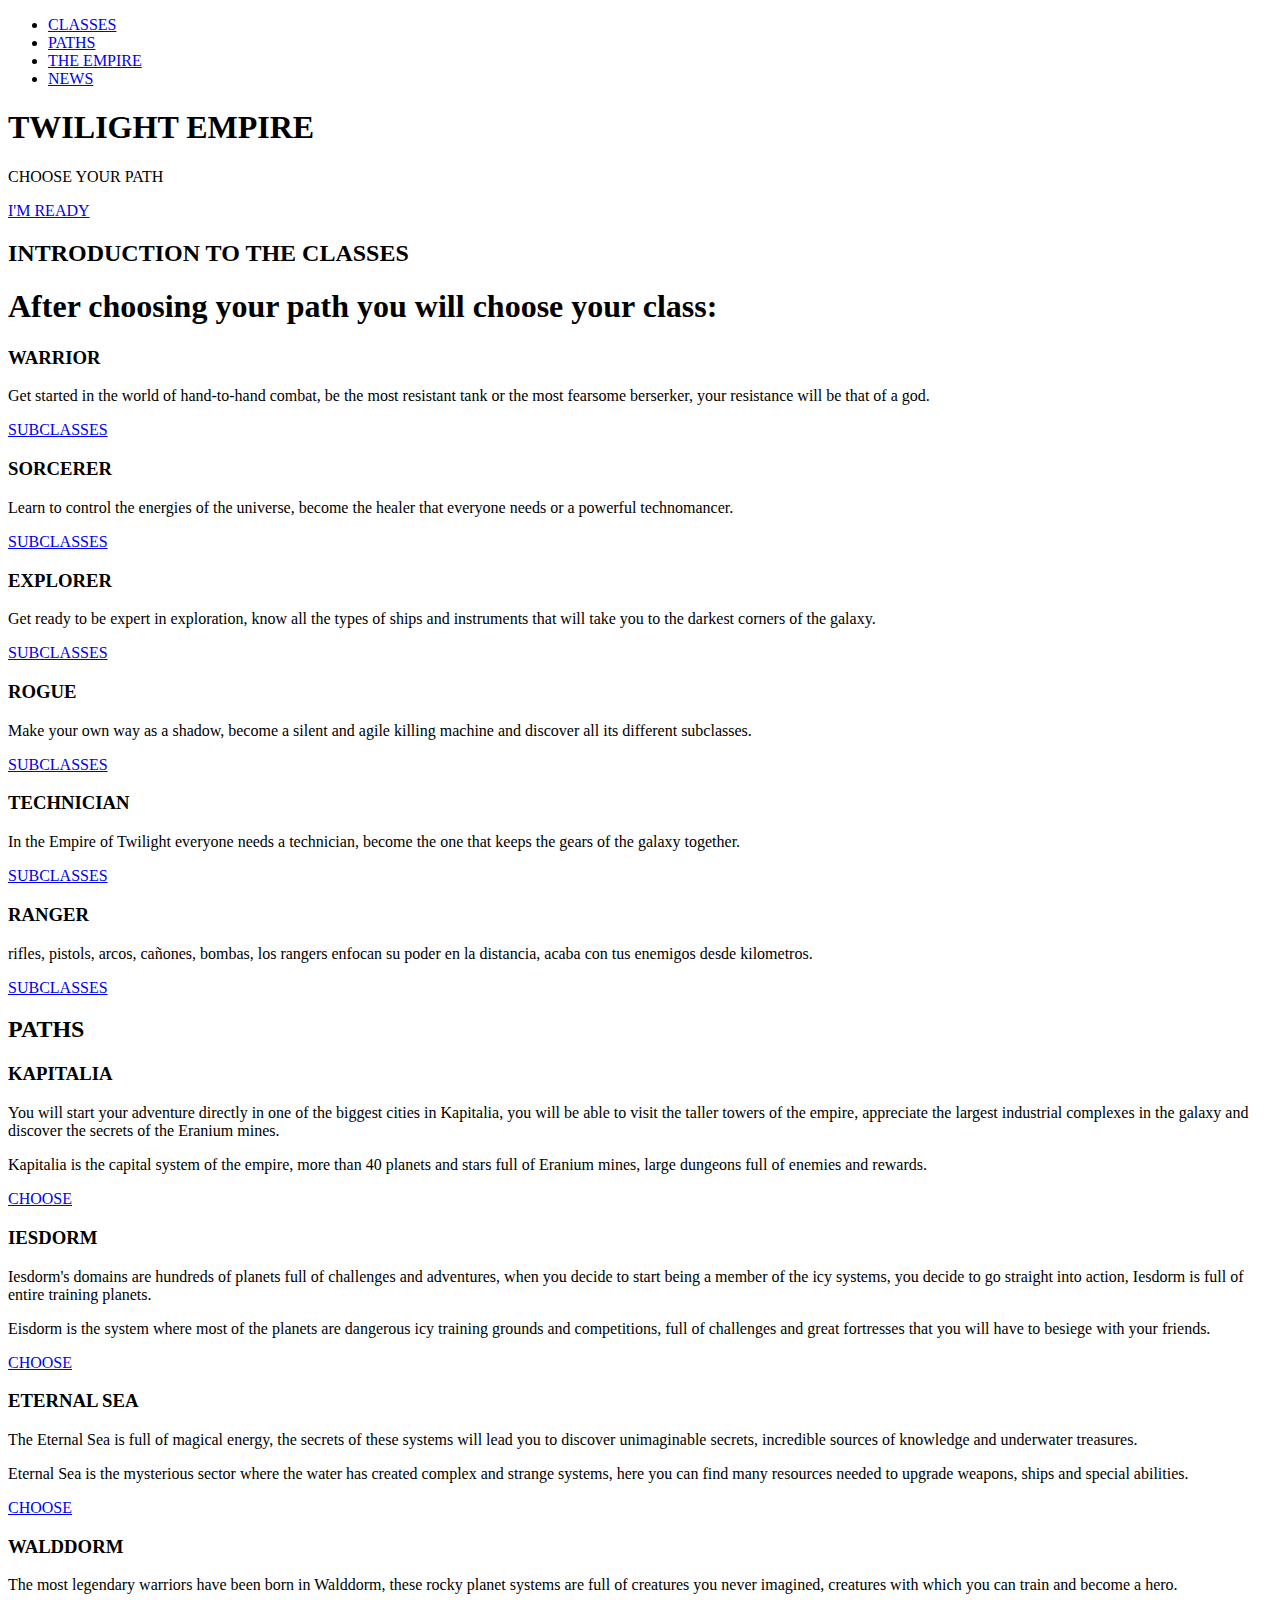
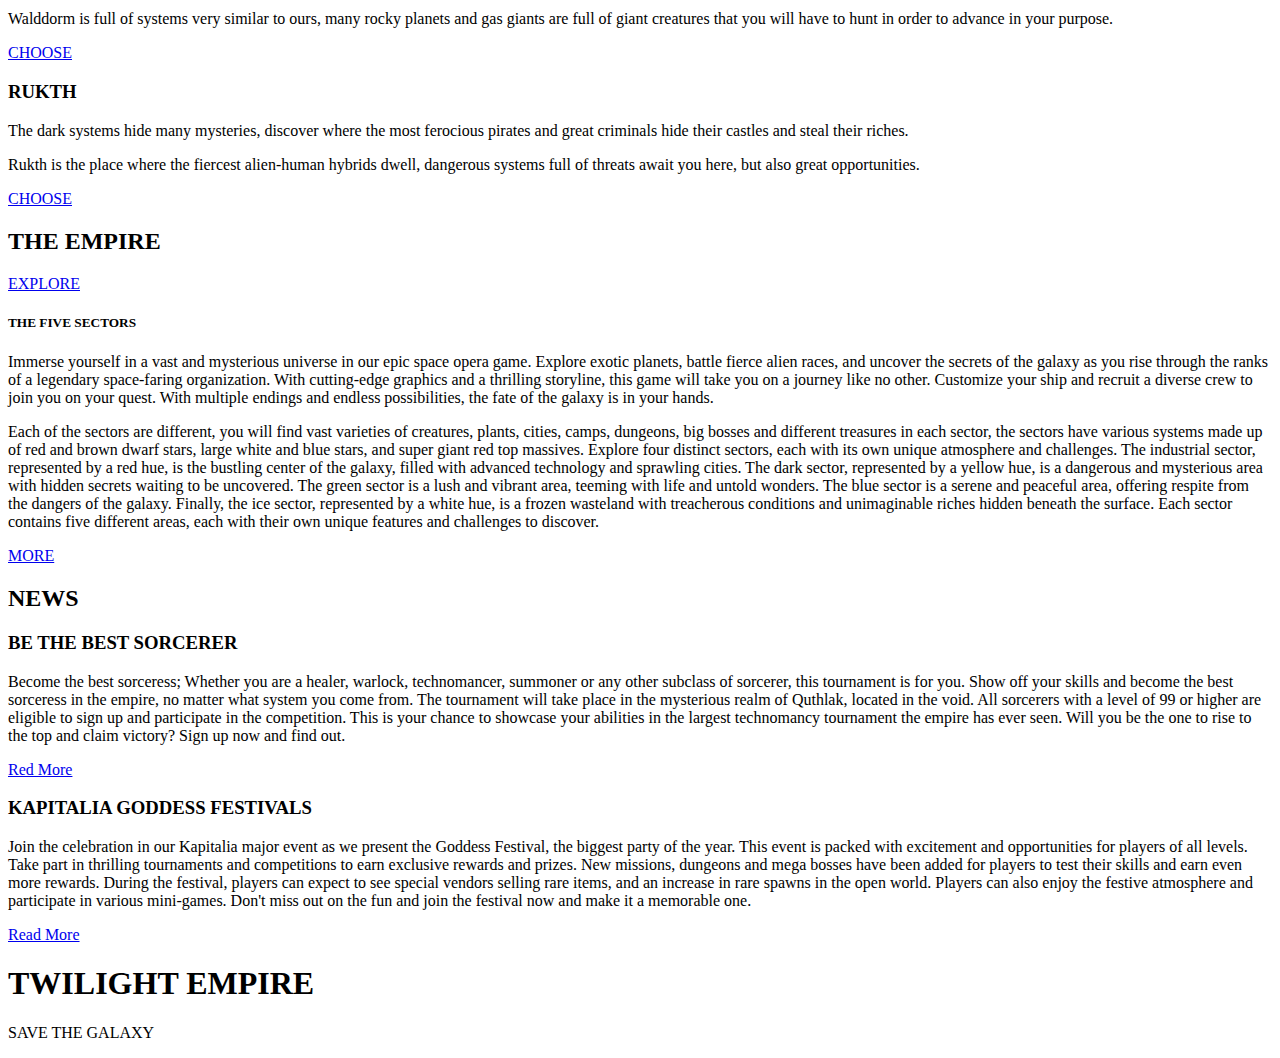
==== index.html @ 0b5ea9fc "Update index.html" ====
<!DOCTYPE html>
<html lang="en">
  <head>
    <meta charset="UTF-8" />
    <meta http-equiv="X-UA-Compatible" content="IE=edge" />
    <meta name="viewport" content="width=device-width, initial-scale=1.0" />
    <link rel="preconnect" href="https://fonts.googleapis.com" />
    <link rel="preconnect" href="https://fonts.gstatic.com" crossorigin />
    <link
      href="https://fonts.googleapis.com/css2?family=Space+Grotesk:wght@300;600&display=swap"
      rel="stylesheet"
    />
    <link rel="shortcut icon" type="image/png"
        href="https://cdn.discordapp.com/attachments/1050792777660780544/1082322154588221510/GE_simple_logo.png">

    <link rel="stylesheet" href="./style.css" />
    <title>Twilight Empire</title>
  </head>
  <body>
    <ul class="main-nav">
      <li><a href="#classes-id">CLASSES</a></li>
      <li><a href="#paths-id">PATHS</a></li>
      <li><a href="#empire-id">THE EMPIRE</a></li>
      <li><a href="#news-id">NEWS</a></li>
    </ul>

    <header class="main-header" id="home-id">
      <h1>TWILIGHT EMPIRE</h1>
      <p>CHOOSE YOUR PATH</p>
      <a href="#paths-id">I'M READY</a>
    </header>

    <!-- classes -->
    <main class="main-classes" id="classes-id">
      <h2>INTRODUCTION TO THE CLASSES</h2>
      <h1>After choosing your path you will choose your class:</h1>
      <div class="classes-container">
        <!-- class1 -->
        <div class="classes">
          <a href="#">
            <div class="classes-top classes-01-img"></div>
          </a>
          <div class="classes-bottom">
            <h3>WARRIOR</h3>
            <p>
              Get started in the world of hand-to-hand combat, be the most
              resistant tank or the most fearsome berserker, your resistance
              will be that of a god.
            </p>
            <a href="#">SUBCLASSES</a>
          </div>
        </div>
        <!-- class2 -->
        <div class="classes">
          <a href="#">
            <div class="classes-top classes-02-img"></div>
          </a>
          <div class="classes-bottom">
            <h3>SORCERER</h3>
            <p>
              Learn to control the energies of the universe, become the healer
              that everyone needs or a powerful technomancer.
            </p>
            <a href="#">SUBCLASSES</a>
          </div>
        </div>
        <!-- class3 -->
        <div class="classes">
          <a href="#">
            <div class="classes-top classes-03-img"></div>
          </a>
          <div class="classes-bottom">
            <h3>EXPLORER</h3>
            <p>
              Get ready to be expert in exploration, know all the types of ships
              and instruments that will take you to the darkest corners of the
              galaxy.
            </p>
            <a href="#">SUBCLASSES</a>
          </div>
        </div>
        <!-- class4 -->
        <div class="classes">
          <a href="#">
            <div class="classes-top classes-04-img"></div>
          </a>
          <div class="classes-bottom">
            <h3>ROGUE</h3>
            <p>
              Make your own way as a shadow, become a silent and agile killing
              machine and discover all its different subclasses.
            </p>
            <a href="#">SUBCLASSES</a>
          </div>
        </div>
        <!-- class5 -->
        <div class="classes">
          <a href="#">
            <div class="classes-top classes-05-img"></div>
          </a>
          <div class="classes-bottom">
            <h3>TECHNICIAN</h3>
            <p>
              In the Empire of Twilight everyone needs a technician, become the
              one that keeps the gears of the galaxy together.
            </p>
            <a href="#">SUBCLASSES</a>
          </div>
        </div>
        <!-- class6 -->
        <div class="classes">
          <a href="#">
            <div class="classes-top classes-06-img"></div>
          </a>
          <div class="classes-bottom">
            <h3>RANGER</h3>
            <p>
              rifles, pistols, arcos, cañones, bombas, los rangers enfocan su
              poder en la distancia, acaba con tus enemigos desde kilometros.
            </p>
            <a href="#">SUBCLASSES</a>
          </div>
        </div>
      </div>
    </main>

    <main class="main-paths" id="paths-id">
      <h2>PATHS</h2>

      <div class="card-container">
        <!-- 01 -->
        <div class="card-element">
          <a href="#"><div class="card-left card-img-right-01"></div></a>
          <div class="card-right">
            <h3>KAPITALIA</h3>
            <p>
              You will start your adventure directly in one of the biggest
              cities in Kapitalia, you will be able to visit the taller towers
              of the empire, appreciate the largest industrial complexes in the
              galaxy and discover the secrets of the Eranium mines.
            </p>
            <p>
              Kapitalia is the capital system of the empire, more than 40
              planets and stars full of Eranium mines, large dungeons full of
              enemies and rewards.
            </p>

            <a href="#classes-id">CHOOSE</a>
          </div>
        </div>

        <!-- 02 -->
        <div class="card-element">
          <div class="card-right2 text-left">
            <h3>IESDORM</h3>
            <p>
              Iesdorm's domains are hundreds of planets full of challenges and
              adventures, when you decide to start being a member of the icy
              systems, you decide to go straight into action, Iesdorm is full of
              entire training planets.
            </p>
            <p>
              Eisdorm is the system where most of the planets are dangerous icy
              training grounds and competitions, full of challenges and great
              fortresses that you will have to besiege with your friends.
            </p>
            <a href="#classes-id">CHOOSE</a>
          </div>
          <a href="#"><div class="card-left2 card-img-right-02"></div></a>
        </div>

        <!-- 03 -->
        <div class="card-element">
          <a href="#"><div class="card-left card-img-right-03"></div></a>
          <div class="card-right">
            <h3>ETERNAL SEA</h3>
            <p>
              The Eternal Sea is full of magical energy, the secrets of these
              systems will lead you to discover unimaginable secrets, incredible
              sources of knowledge and underwater treasures.
            </p>
            <p>
              Eternal Sea is the mysterious sector where the water has created
              complex and strange systems, here you can find many resources
              needed to upgrade weapons, ships and special abilities.
            </p>
            <a href="#classes-id">CHOOSE</a>
          </div>
        </div>
        <!-- 04 -->
        <div class="card-element">
          <div class="card-right2 text-left">
            <h3>WALDDORM</h3>
            <p>
              The most legendary warriors have been born in Walddorm, these
              rocky planet systems are full of creatures you never imagined,
              creatures with which you can train and become a hero.
            </p>
            <p>
              Walddorm is full of systems very similar to ours, many rocky
              planets and gas giants are full of giant creatures that you will
              have to hunt in order to advance in your purpose.
            </p>
            <a href="#classes-id">CHOOSE</a>
          </div>
          <a href="#"><div class="card-left2 card-img-right-04"></div></a>
        </div>

        <!-- 05 -->
        <div class="card-element">
          <a href="#"><div class="card-left card-img-right-05"></div></a>
          <div class="card-right">
            <h3>RUKTH</h3>
            <p>
              The dark systems hide many mysteries, discover where the most
              ferocious pirates and great criminals hide their castles and steal
              their riches.
            </p>
            <p>
              Rukth is the place where the fiercest alien-human hybrids dwell,
              dangerous systems full of threats await you here, but also great
              opportunities.
            </p>
            <a href="#classes-id">CHOOSE</a>
          </div>
        </div>
      </div>
    </main>

    <div class="map-theempire" id="empire-id">
      <h2>THE EMPIRE</h2>

      <div class="map2">
        <a href="#">
          <div class="map-text2">EXPLORE</div>
        </a>
      </div>
      <!--  -->
      <h5>THE FIVE SECTORS</h5>
      <p>
        Immerse yourself in a vast and mysterious universe in our epic space
        opera game. Explore exotic planets, battle fierce alien races, and
        uncover the secrets of the galaxy as you rise through the ranks of a
        legendary space-faring organization. With cutting-edge graphics and a
        thrilling storyline, this game will take you on a journey like no other.
        Customize your ship and recruit a diverse crew to join you on your
        quest. With multiple endings and endless possibilities, the fate of the
        galaxy is in your hands.
      </p>
      <p>
        Each of the sectors are different, you will find vast varieties of
        creatures, plants, cities, camps, dungeons, big bosses and different
        treasures in each sector, the sectors have various systems made up of
        red and brown dwarf stars, large white and blue stars, and super giant
        red top massives. Explore four distinct sectors, each with its own
        unique atmosphere and challenges. The industrial sector, represented by
        a red hue, is the bustling center of the galaxy, filled with advanced
        technology and sprawling cities. The dark sector, represented by a
        yellow hue, is a dangerous and mysterious area with hidden secrets
        waiting to be uncovered. The green sector is a lush and vibrant area,
        teeming with life and untold wonders. The blue sector is a serene and
        peaceful area, offering respite from the dangers of the galaxy. Finally,
        the ice sector, represented by a white hue, is a frozen wasteland with
        treacherous conditions and unimaginable riches hidden beneath the
        surface. Each sector contains five different areas, each with their own
        unique features and challenges to discover.
      </p>

      <a href="#classes-id">MORE</a>
    </div>

    <main class="main-paths" id="news-id">
      <h2>NEWS</h2>

      <div class="card-container">
        <!-- 01 -->
        <div class="card-element">
          <a href="#"><div class="card-left card-img-right-06"></div></a>
          <div class="card-right">
            <h3>BE THE BEST SORCERER</h3>
            <p>
              Become the best sorceress; Whether you are a healer, warlock,
              technomancer, summoner or any other subclass of sorcerer, this
              tournament is for you. Show off your skills and become the best
              sorceress in the empire, no matter what system you come from. The
              tournament will take place in the mysterious realm of Quthlak,
              located in the void. All sorcerers with a level of 99 or higher
              are eligible to sign up and participate in the competition. This
              is your chance to showcase your abilities in the largest
              technomancy tournament the empire has ever seen. Will you be the
              one to rise to the top and claim victory? Sign up now and find
              out.
            </p>
            <a href="#home-id">Red More</a>
          </div>
        </div>

        <!-- 02 -->
        <div class="card-element">
          <div class="card-right2 text-left">
            <h3>KAPITALIA GODDESS FESTIVALS</h3>
            <p>
              Join the celebration in our Kapitalia major event as we present
              the Goddess Festival, the biggest party of the year. This event is
              packed with excitement and opportunities for players of all
              levels. Take part in thrilling tournaments and competitions to
              earn exclusive rewards and prizes. New missions, dungeons and mega
              bosses have been added for players to test their skills and earn
              even more rewards. During the festival, players can expect to see
              special vendors selling rare items, and an increase in rare spawns
              in the open world. Players can also enjoy the festive atmosphere
              and participate in various mini-games. Don't miss out on the fun
              and join the festival now and make it a memorable one.
            </p>
            <a href="#home-id">Read More</a>
          </div>
          <a href="#"><div class="card-left2 card-img-right-07"></div></a>
        </div>
      </div>
    </main>
    <header class="main-bottom" id="home-id">
      <h1>TWILIGHT EMPIRE</h1>
      <p>SAVE THE GALAXY</p>
    </header>
  </body>
</html>
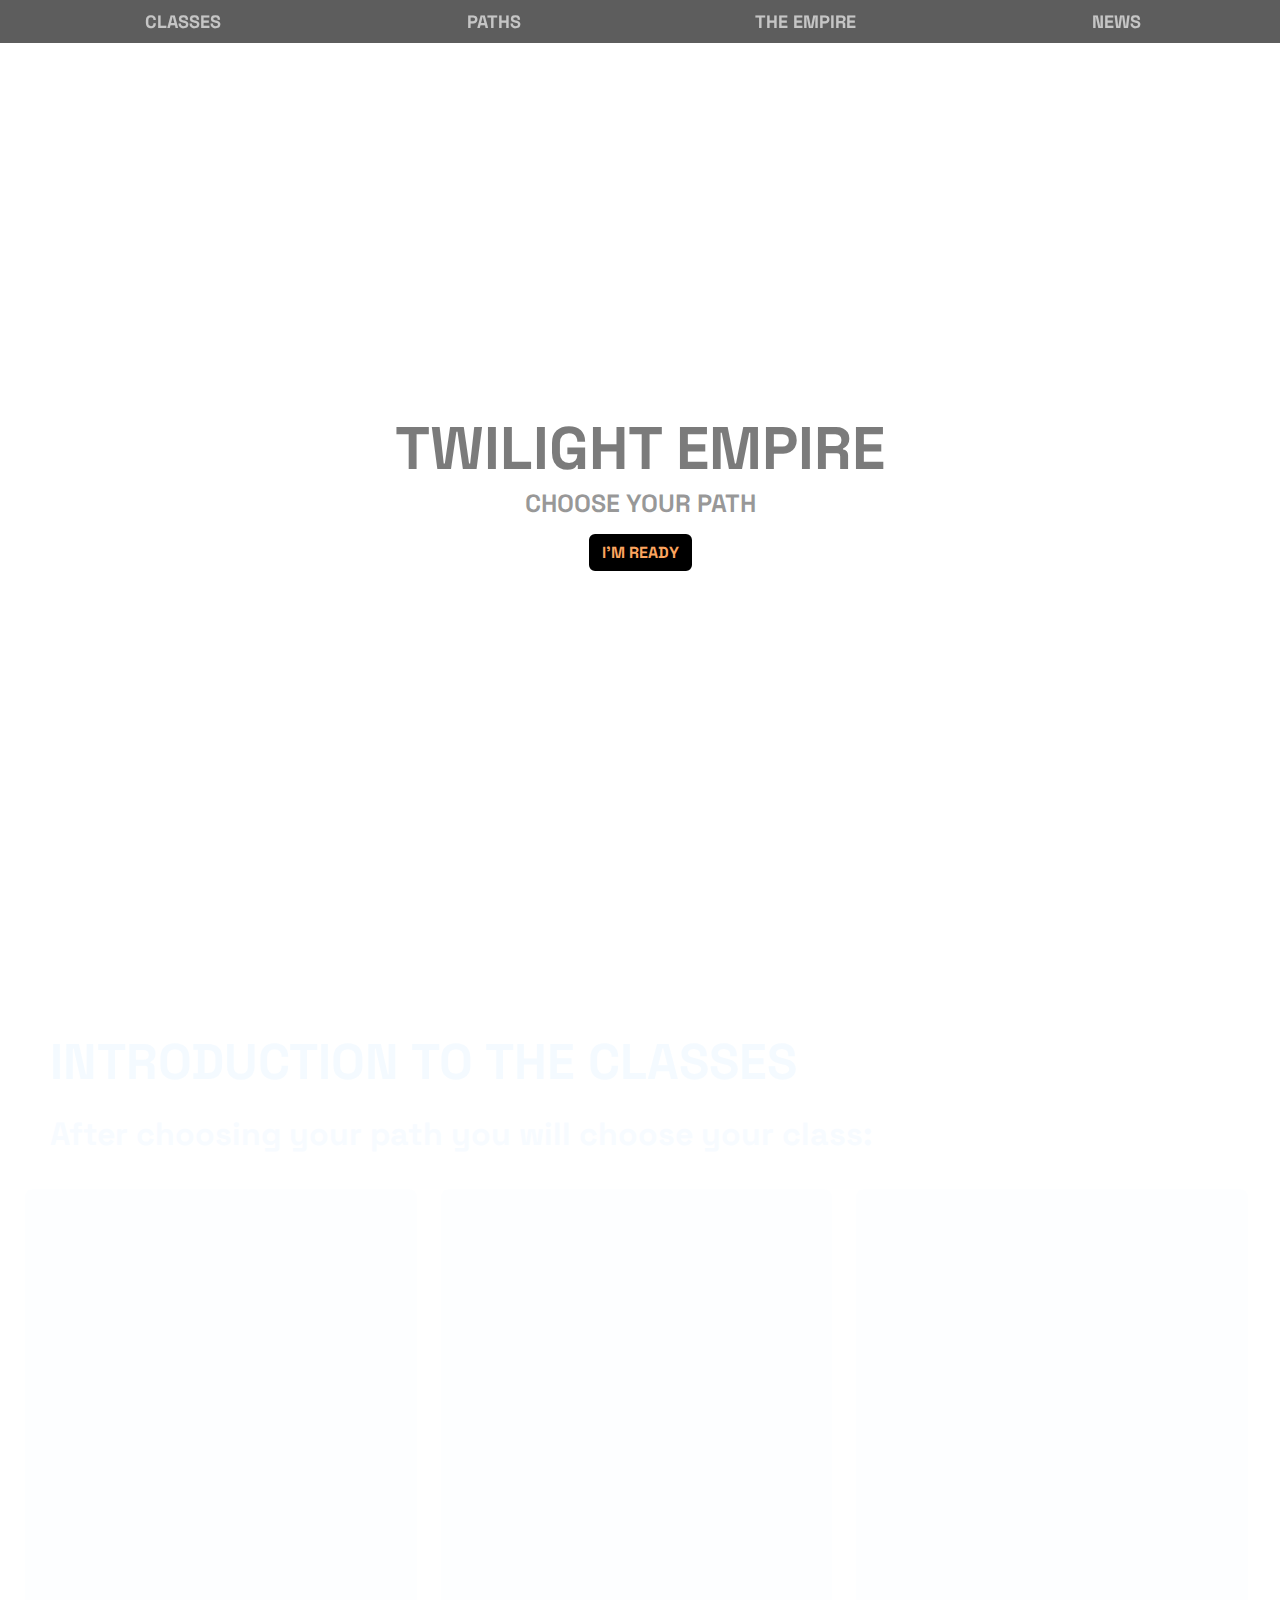
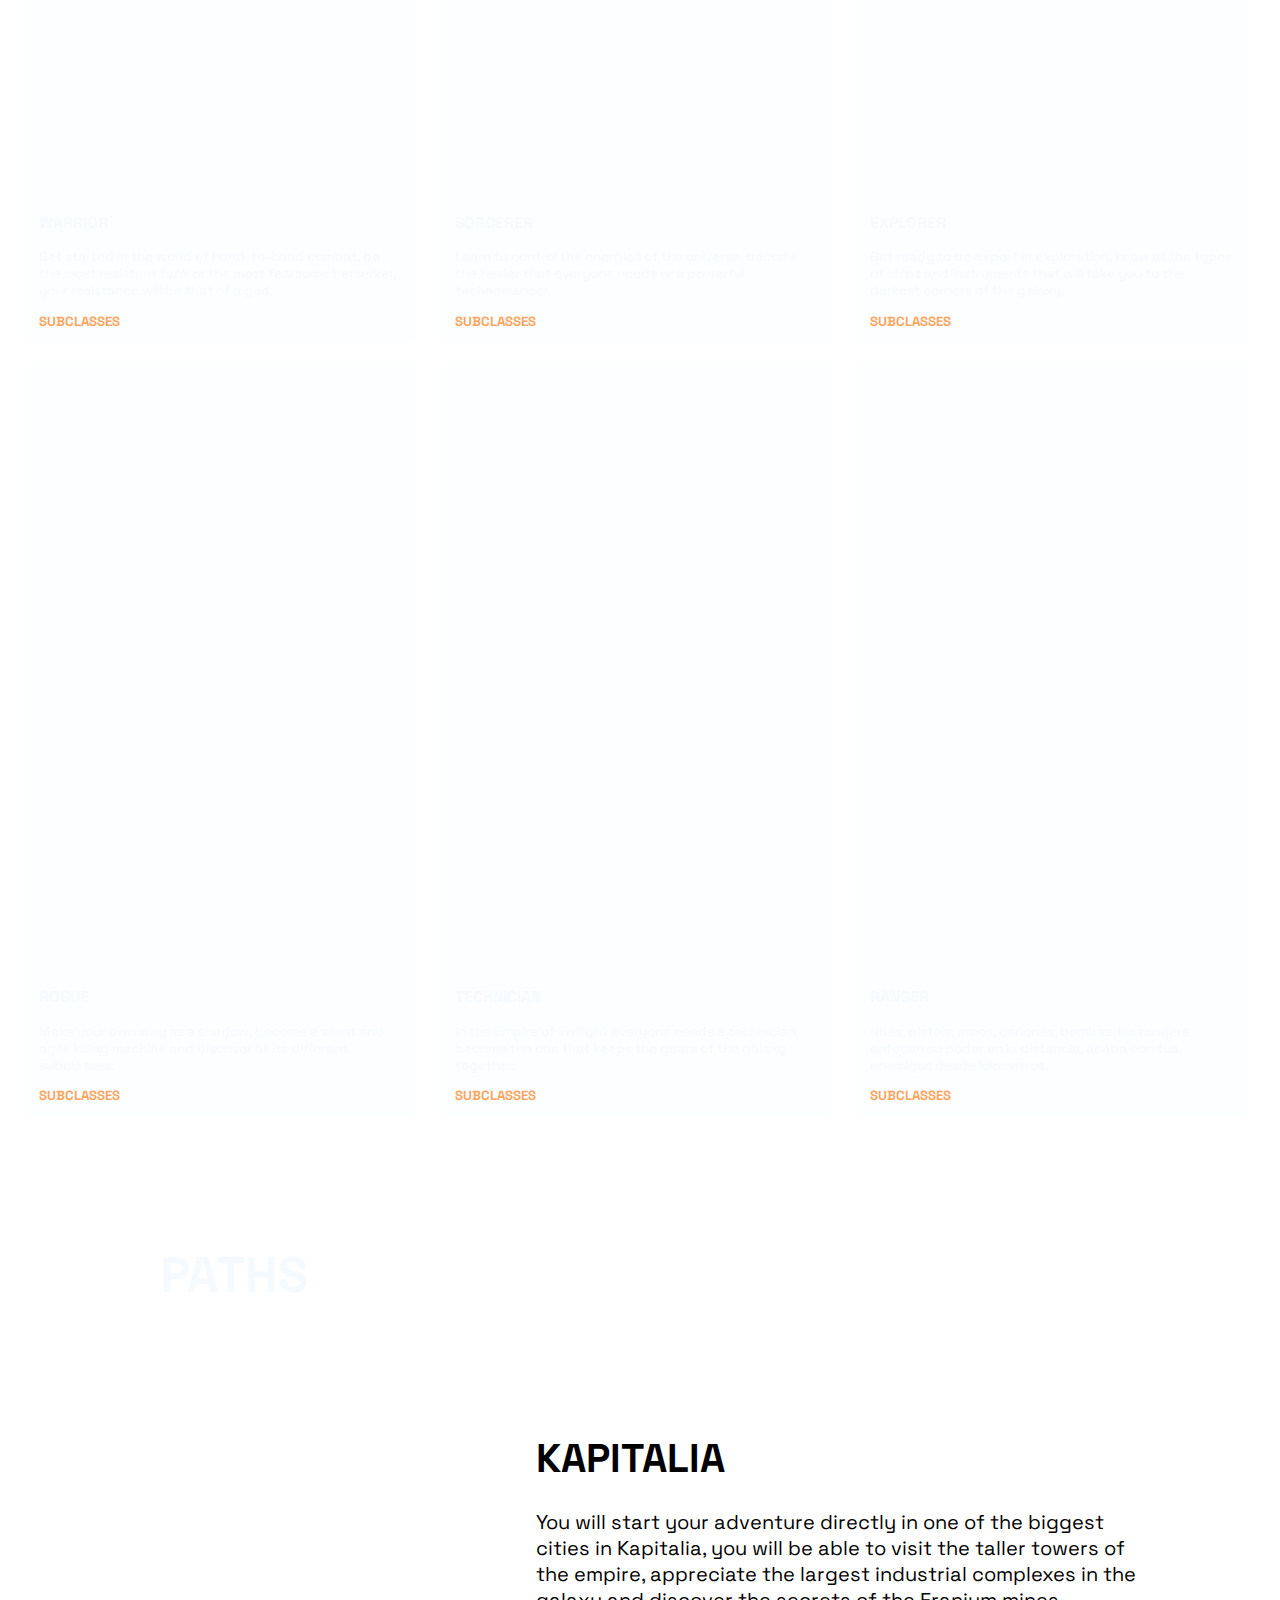
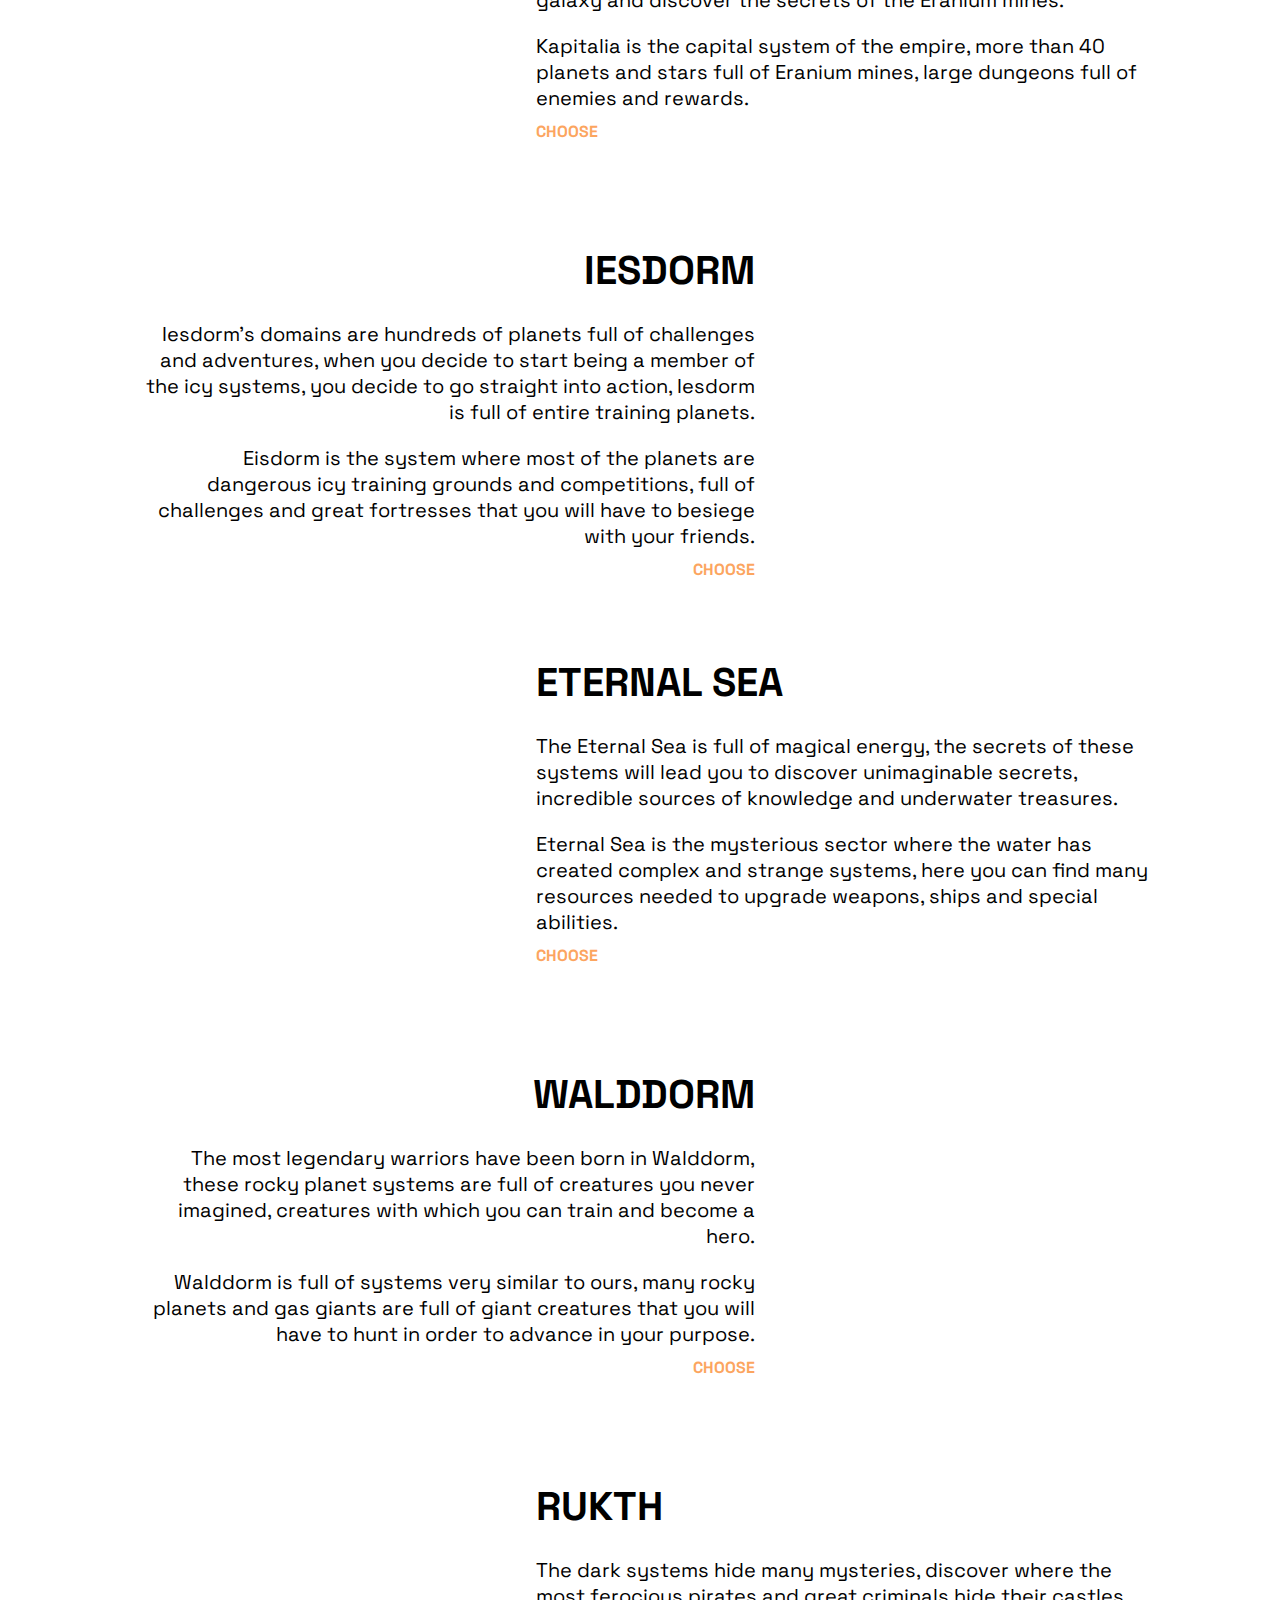
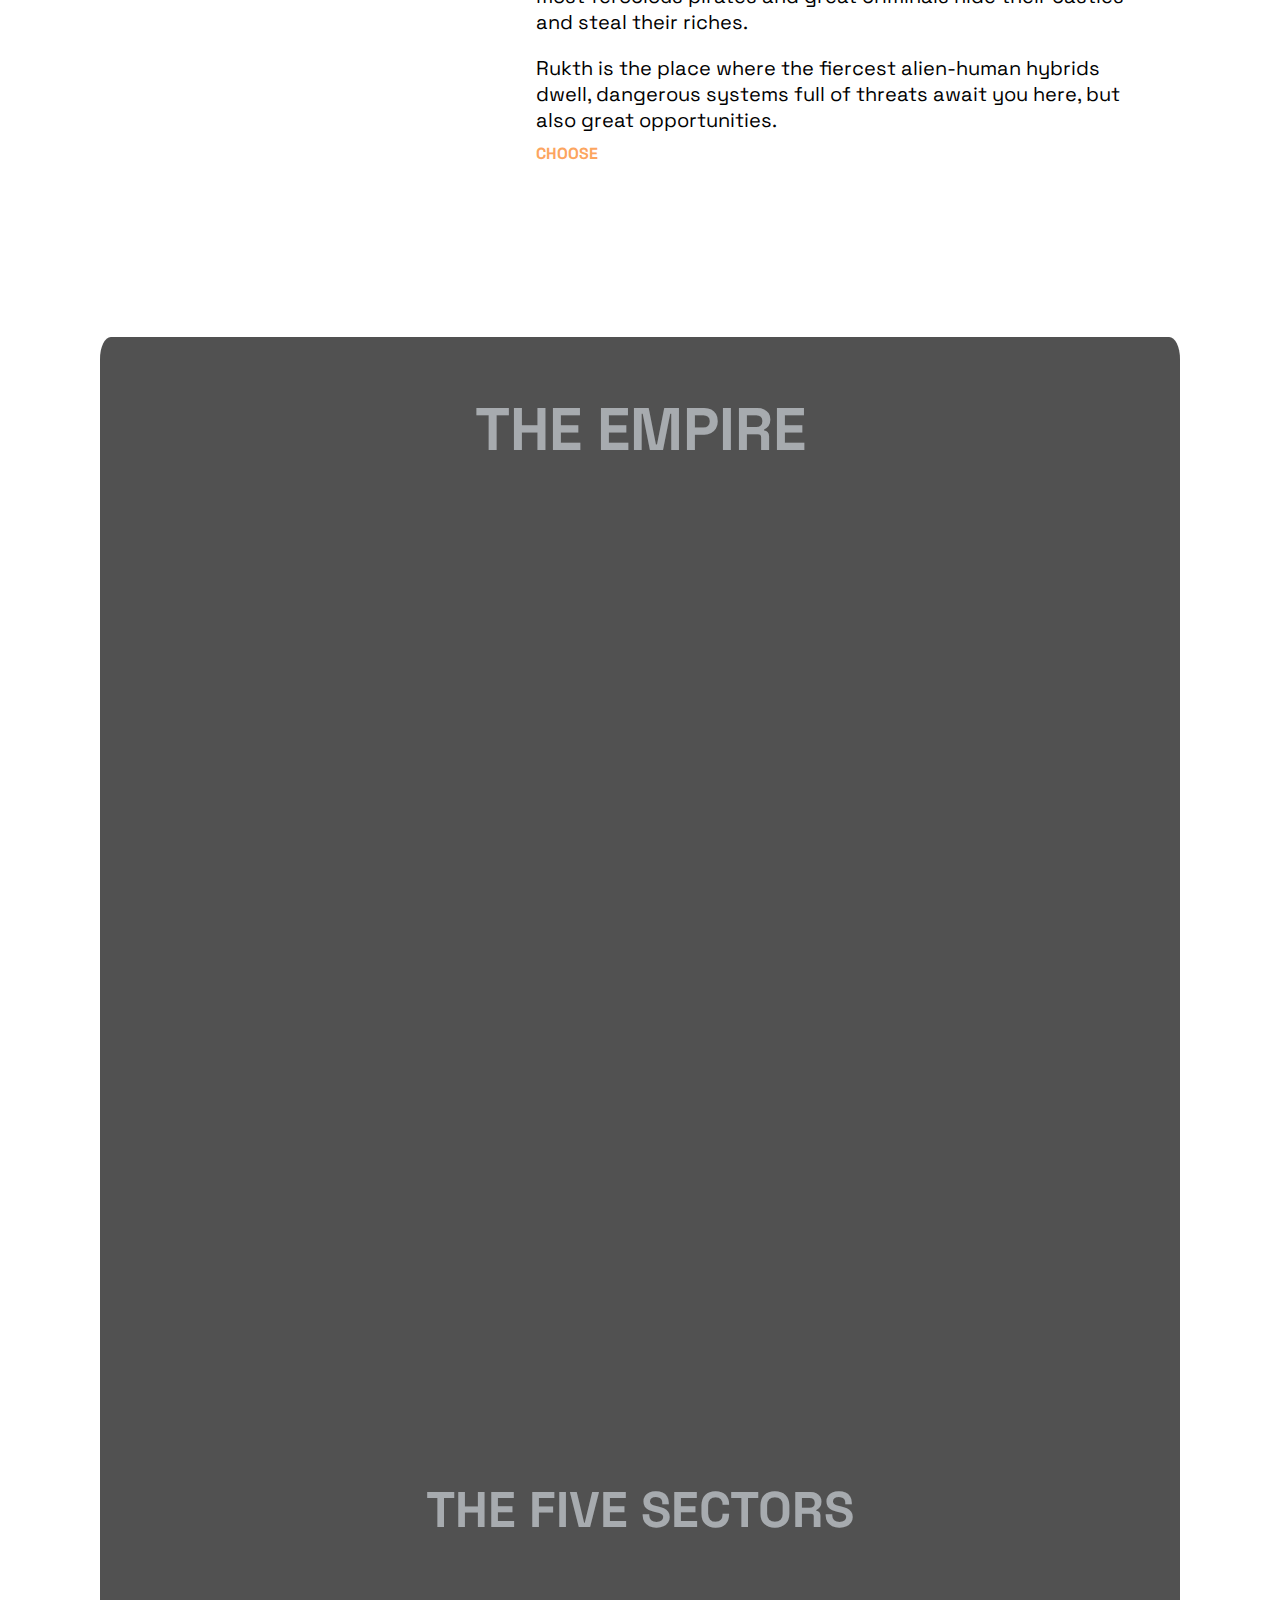
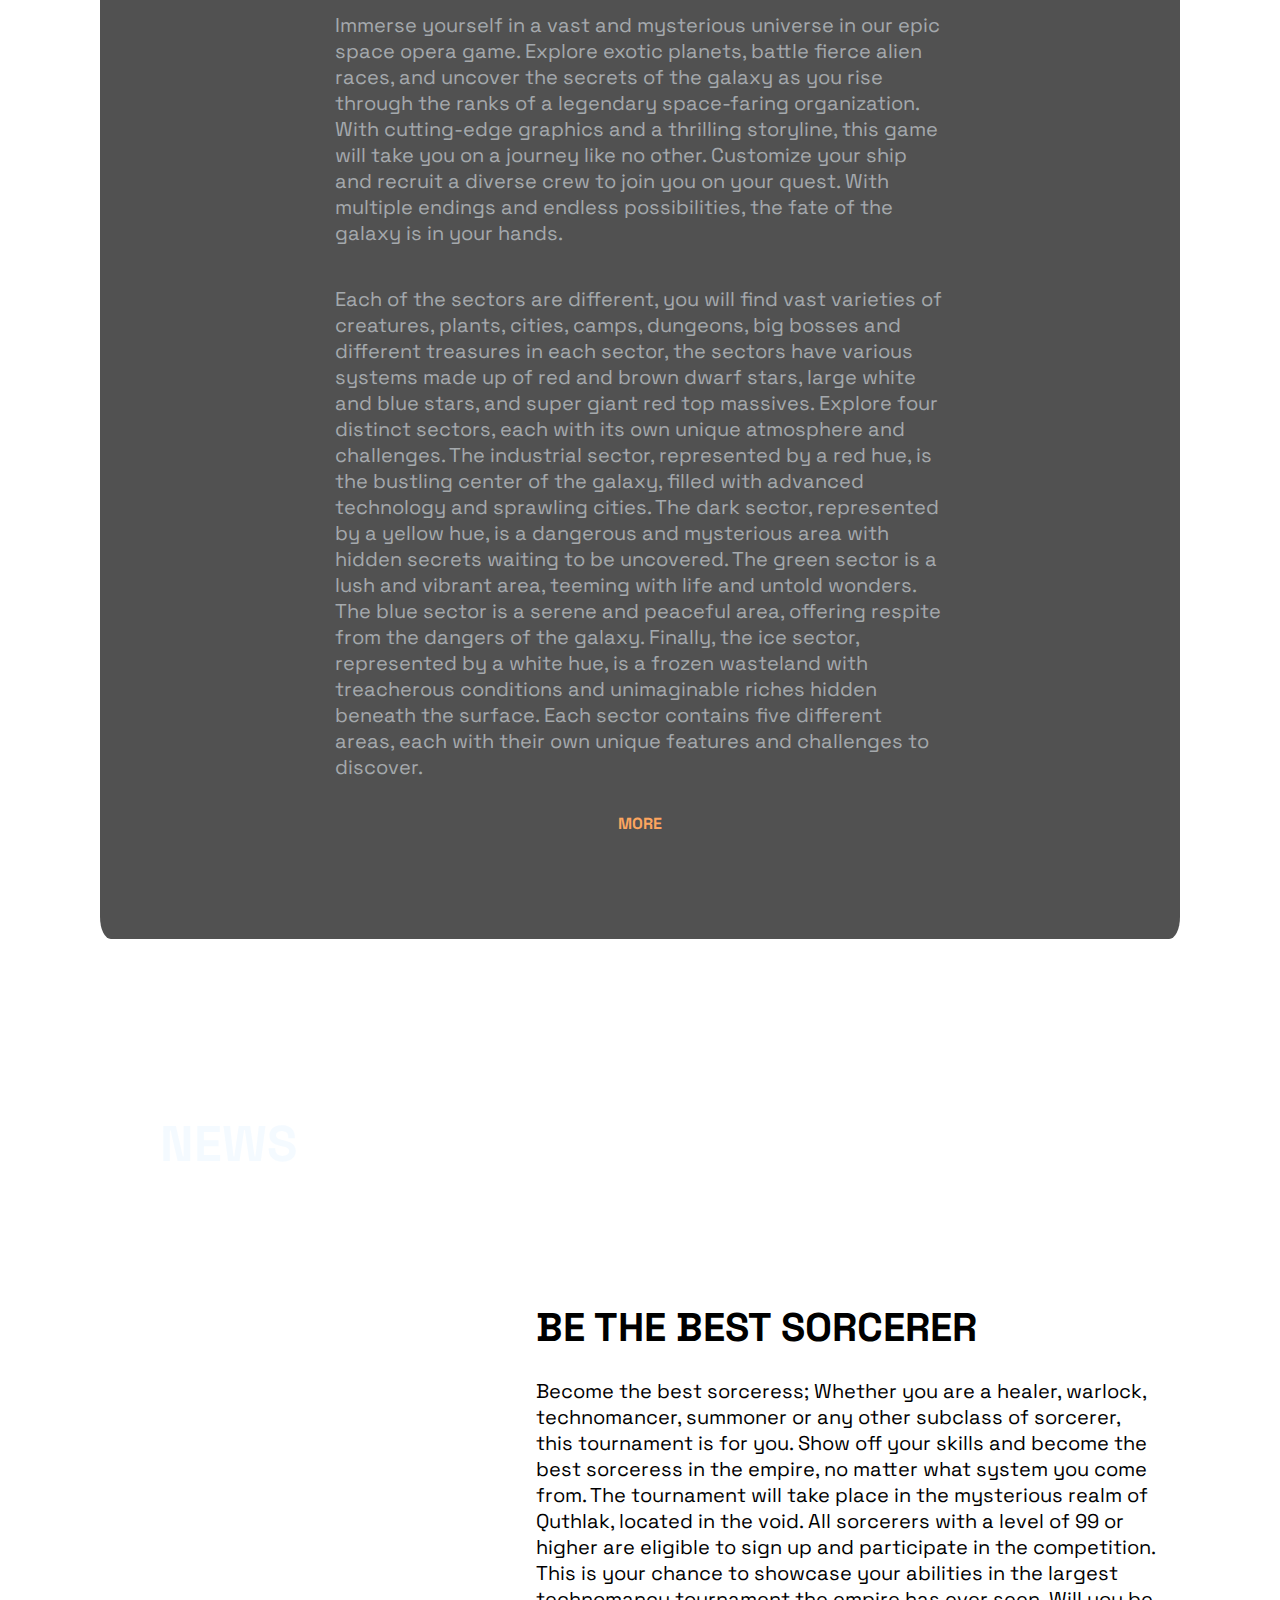
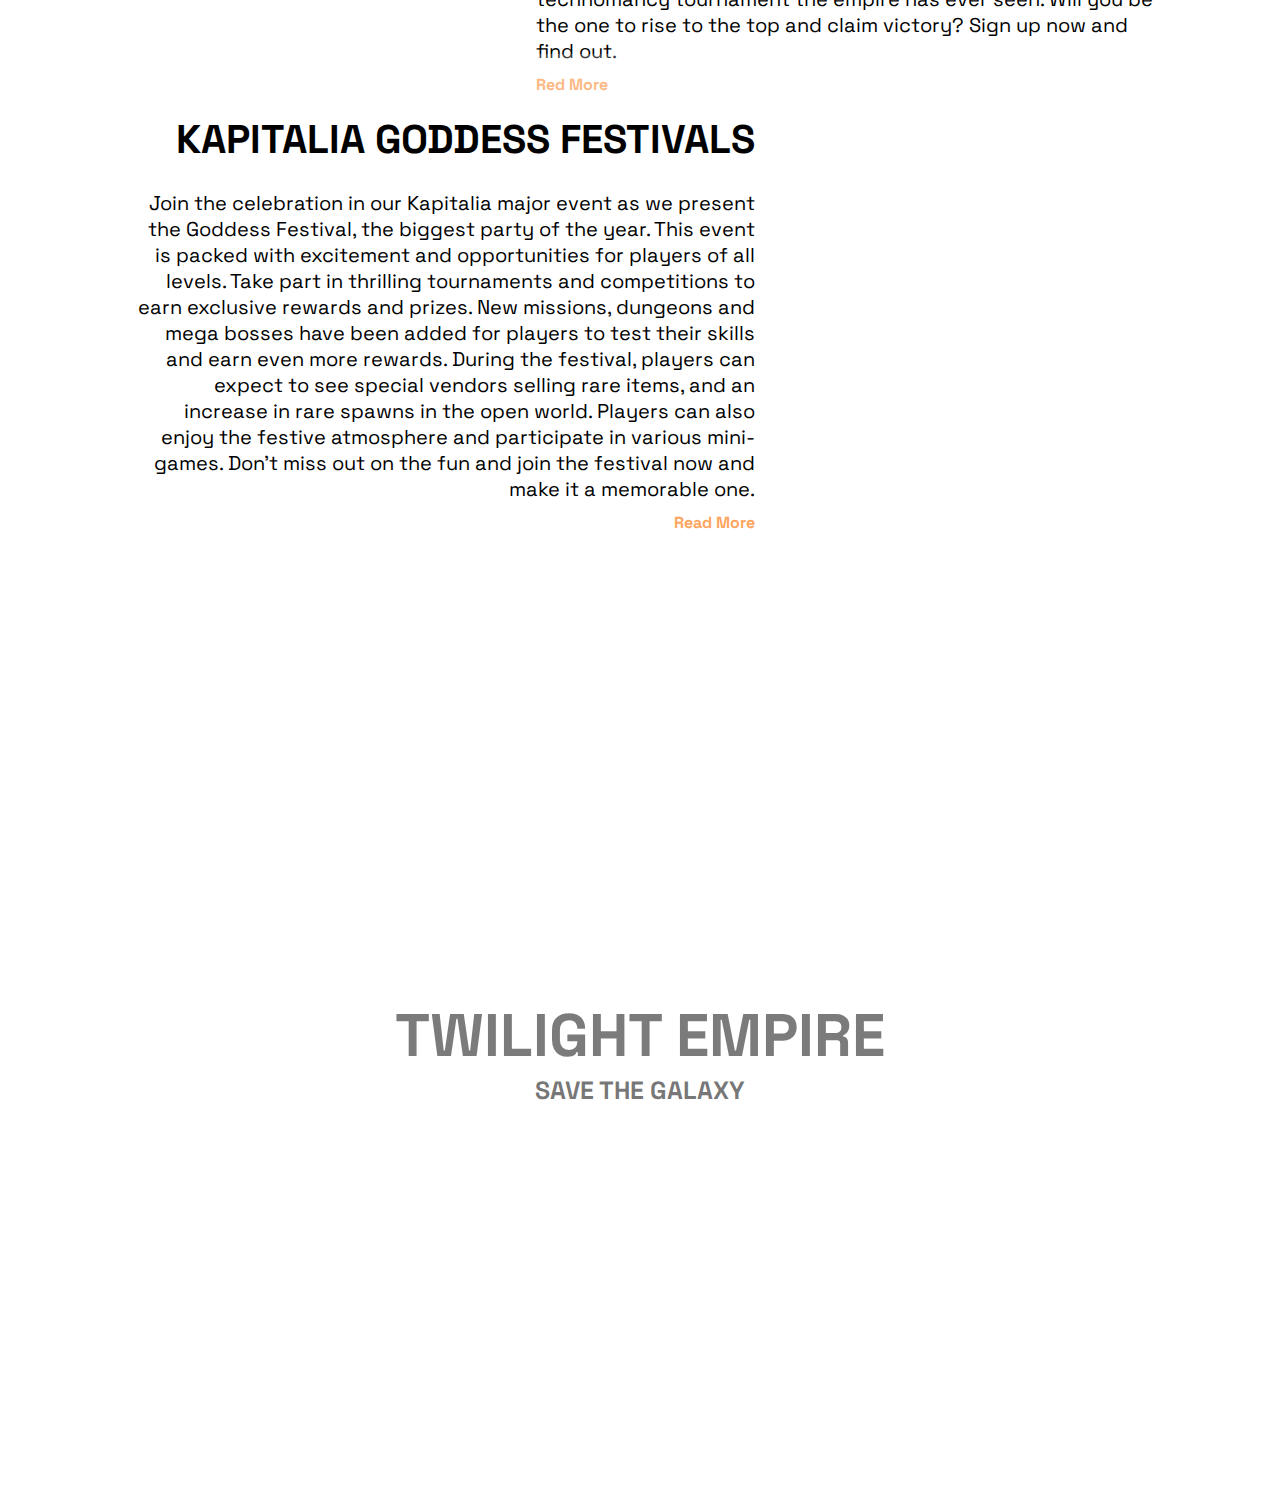
==== commit 76570100: "added sorcerer tab" ====
--- a/index.html
+++ b/index.html
@@ -1,326 +1,341 @@
 <!DOCTYPE html>
 <html lang="en">
-  <head>
-    <meta charset="UTF-8" />
-    <meta http-equiv="X-UA-Compatible" content="IE=edge" />
-    <meta name="viewport" content="width=device-width, initial-scale=1.0" />
-    <link rel="preconnect" href="https://fonts.googleapis.com" />
-    <link rel="preconnect" href="https://fonts.gstatic.com" crossorigin />
-    <link
-      href="https://fonts.googleapis.com/css2?family=Space+Grotesk:wght@300;600&display=swap"
-      rel="stylesheet"
-    />
-    <link rel="shortcut icon" type="image/png"
-        href="https://cdn.discordapp.com/attachments/1050792777660780544/1082322154588221510/GE_simple_logo.png">
-
-    <link rel="stylesheet" href="./style.css" />
-    <title>Twilight Empire</title>
-  </head>
-  <body>
-    <ul class="main-nav">
-      <li><a href="#classes-id">CLASSES</a></li>
-      <li><a href="#paths-id">PATHS</a></li>
-      <li><a href="#empire-id">THE EMPIRE</a></li>
-      <li><a href="#news-id">NEWS</a></li>
-    </ul>
-
-    <header class="main-header" id="home-id">
-      <h1>TWILIGHT EMPIRE</h1>
-      <p>CHOOSE YOUR PATH</p>
-      <a href="#paths-id">I'M READY</a>
-    </header>
-
-    <!-- classes -->
-    <main class="main-classes" id="classes-id">
-      <h2>INTRODUCTION TO THE CLASSES</h2>
-      <h1>After choosing your path you will choose your class:</h1>
-      <div class="classes-container">
-        <!-- class1 -->
-        <div class="classes">
-          <a href="#">
-            <div class="classes-top classes-01-img"></div>
-          </a>
-          <div class="classes-bottom">
-            <h3>WARRIOR</h3>
-            <p>
-              Get started in the world of hand-to-hand combat, be the most
-              resistant tank or the most fearsome berserker, your resistance
-              will be that of a god.
-            </p>
-            <a href="#">SUBCLASSES</a>
-          </div>
-        </div>
-        <!-- class2 -->
-        <div class="classes">
-          <a href="#">
-            <div class="classes-top classes-02-img"></div>
-          </a>
-          <div class="classes-bottom">
-            <h3>SORCERER</h3>
-            <p>
-              Learn to control the energies of the universe, become the healer
-              that everyone needs or a powerful technomancer.
-            </p>
-            <a href="#">SUBCLASSES</a>
-          </div>
-        </div>
-        <!-- class3 -->
-        <div class="classes">
-          <a href="#">
-            <div class="classes-top classes-03-img"></div>
-          </a>
-          <div class="classes-bottom">
-            <h3>EXPLORER</h3>
-            <p>
-              Get ready to be expert in exploration, know all the types of ships
-              and instruments that will take you to the darkest corners of the
-              galaxy.
-            </p>
-            <a href="#">SUBCLASSES</a>
-          </div>
-        </div>
-        <!-- class4 -->
-        <div class="classes">
-          <a href="#">
-            <div class="classes-top classes-04-img"></div>
-          </a>
-          <div class="classes-bottom">
-            <h3>ROGUE</h3>
-            <p>
-              Make your own way as a shadow, become a silent and agile killing
-              machine and discover all its different subclasses.
-            </p>
-            <a href="#">SUBCLASSES</a>
-          </div>
-        </div>
-        <!-- class5 -->
-        <div class="classes">
-          <a href="#">
-            <div class="classes-top classes-05-img"></div>
-          </a>
-          <div class="classes-bottom">
-            <h3>TECHNICIAN</h3>
-            <p>
-              In the Empire of Twilight everyone needs a technician, become the
-              one that keeps the gears of the galaxy together.
-            </p>
-            <a href="#">SUBCLASSES</a>
-          </div>
-        </div>
-        <!-- class6 -->
-        <div class="classes">
-          <a href="#">
-            <div class="classes-top classes-06-img"></div>
-          </a>
-          <div class="classes-bottom">
-            <h3>RANGER</h3>
-            <p>
-              rifles, pistols, arcos, cañones, bombas, los rangers enfocan su
-              poder en la distancia, acaba con tus enemigos desde kilometros.
-            </p>
-            <a href="#">SUBCLASSES</a>
-          </div>
-        </div>
-      </div>
-    </main>
-
-    <main class="main-paths" id="paths-id">
-      <h2>PATHS</h2>
-
-      <div class="card-container">
-        <!-- 01 -->
-        <div class="card-element">
-          <a href="#"><div class="card-left card-img-right-01"></div></a>
-          <div class="card-right">
-            <h3>KAPITALIA</h3>
-            <p>
-              You will start your adventure directly in one of the biggest
-              cities in Kapitalia, you will be able to visit the taller towers
-              of the empire, appreciate the largest industrial complexes in the
-              galaxy and discover the secrets of the Eranium mines.
-            </p>
-            <p>
-              Kapitalia is the capital system of the empire, more than 40
-              planets and stars full of Eranium mines, large dungeons full of
-              enemies and rewards.
-            </p>
-
-            <a href="#classes-id">CHOOSE</a>
-          </div>
-        </div>
-
-        <!-- 02 -->
-        <div class="card-element">
-          <div class="card-right2 text-left">
-            <h3>IESDORM</h3>
-            <p>
-              Iesdorm's domains are hundreds of planets full of challenges and
-              adventures, when you decide to start being a member of the icy
-              systems, you decide to go straight into action, Iesdorm is full of
-              entire training planets.
-            </p>
-            <p>
-              Eisdorm is the system where most of the planets are dangerous icy
-              training grounds and competitions, full of challenges and great
-              fortresses that you will have to besiege with your friends.
-            </p>
-            <a href="#classes-id">CHOOSE</a>
-          </div>
-          <a href="#"><div class="card-left2 card-img-right-02"></div></a>
-        </div>
-
-        <!-- 03 -->
-        <div class="card-element">
-          <a href="#"><div class="card-left card-img-right-03"></div></a>
-          <div class="card-right">
-            <h3>ETERNAL SEA</h3>
-            <p>
-              The Eternal Sea is full of magical energy, the secrets of these
-              systems will lead you to discover unimaginable secrets, incredible
-              sources of knowledge and underwater treasures.
-            </p>
-            <p>
-              Eternal Sea is the mysterious sector where the water has created
-              complex and strange systems, here you can find many resources
-              needed to upgrade weapons, ships and special abilities.
-            </p>
-            <a href="#classes-id">CHOOSE</a>
-          </div>
-        </div>
-        <!-- 04 -->
-        <div class="card-element">
-          <div class="card-right2 text-left">
-            <h3>WALDDORM</h3>
-            <p>
-              The most legendary warriors have been born in Walddorm, these
-              rocky planet systems are full of creatures you never imagined,
-              creatures with which you can train and become a hero.
-            </p>
-            <p>
-              Walddorm is full of systems very similar to ours, many rocky
-              planets and gas giants are full of giant creatures that you will
-              have to hunt in order to advance in your purpose.
-            </p>
-            <a href="#classes-id">CHOOSE</a>
-          </div>
-          <a href="#"><div class="card-left2 card-img-right-04"></div></a>
-        </div>
-
-        <!-- 05 -->
-        <div class="card-element">
-          <a href="#"><div class="card-left card-img-right-05"></div></a>
-          <div class="card-right">
-            <h3>RUKTH</h3>
-            <p>
-              The dark systems hide many mysteries, discover where the most
-              ferocious pirates and great criminals hide their castles and steal
-              their riches.
-            </p>
-            <p>
-              Rukth is the place where the fiercest alien-human hybrids dwell,
-              dangerous systems full of threats await you here, but also great
-              opportunities.
-            </p>
-            <a href="#classes-id">CHOOSE</a>
-          </div>
-        </div>
-      </div>
-    </main>
-
-    <div class="map-theempire" id="empire-id">
-      <h2>THE EMPIRE</h2>
-
-      <div class="map2">
-        <a href="#">
-          <div class="map-text2">EXPLORE</div>
-        </a>
-      </div>
-      <!--  -->
-      <h5>THE FIVE SECTORS</h5>
-      <p>
-        Immerse yourself in a vast and mysterious universe in our epic space
-        opera game. Explore exotic planets, battle fierce alien races, and
-        uncover the secrets of the galaxy as you rise through the ranks of a
-        legendary space-faring organization. With cutting-edge graphics and a
-        thrilling storyline, this game will take you on a journey like no other.
-        Customize your ship and recruit a diverse crew to join you on your
-        quest. With multiple endings and endless possibilities, the fate of the
-        galaxy is in your hands.
-      </p>
-      <p>
-        Each of the sectors are different, you will find vast varieties of
-        creatures, plants, cities, camps, dungeons, big bosses and different
-        treasures in each sector, the sectors have various systems made up of
-        red and brown dwarf stars, large white and blue stars, and super giant
-        red top massives. Explore four distinct sectors, each with its own
-        unique atmosphere and challenges. The industrial sector, represented by
-        a red hue, is the bustling center of the galaxy, filled with advanced
-        technology and sprawling cities. The dark sector, represented by a
-        yellow hue, is a dangerous and mysterious area with hidden secrets
-        waiting to be uncovered. The green sector is a lush and vibrant area,
-        teeming with life and untold wonders. The blue sector is a serene and
-        peaceful area, offering respite from the dangers of the galaxy. Finally,
-        the ice sector, represented by a white hue, is a frozen wasteland with
-        treacherous conditions and unimaginable riches hidden beneath the
-        surface. Each sector contains five different areas, each with their own
-        unique features and challenges to discover.
-      </p>
-
-      <a href="#classes-id">MORE</a>
+
+<head>
+  <meta charset="UTF-8" />
+  <meta http-equiv="X-UA-Compatible" content="IE=edge" />
+  <meta name="viewport" content="width=device-width, initial-scale=1.0" />
+  <link rel="preconnect" href="https://fonts.googleapis.com" />
+  <link rel="preconnect" href="https://fonts.gstatic.com" crossorigin />
+  <link href="https://fonts.googleapis.com/css2?family=Space+Grotesk:wght@300;600&display=swap" rel="stylesheet" />
+  <link rel="shortcut icon" type="image/png"
+    href="https://cdn.discordapp.com/attachments/1050792777660780544/1082322154588221510/GE_simple_logo.png">
+
+
+  <link rel="stylesheet" href="./style.css" />
+  <title>Twilight Empire</title>
+</head>
+
+<body>
+  <ul class="main-nav">
+    <li><a href="#classes-id">CLASSES</a></li>
+    <li><a href="#paths-id">PATHS</a></li>
+    <li><a href="#empire-id">THE EMPIRE</a></li>
+    <li><a href="#news-id">NEWS</a></li>
+  </ul>
+
+  <header class="main-header" id="home-id">
+    <h1>TWILIGHT EMPIRE</h1>
+    <p>CHOOSE YOUR PATH</p>
+    <a href="#paths-id">I'M READY</a>
+  </header>
+
+  <!-- classes -->
+  <main class="main-classes" id="classes-id">
+    <h2>INTRODUCTION TO THE CLASSES</h2>
+    <h1>After choosing your path you will choose your class:</h1>
+    <div class="classes-container">
+      <!-- class1 -->
+      <div class="classes">
+        <a href="#">
+          <div class="classes-top classes-01-img"></div>
+        </a>
+        <div class="classes-bottom">
+          <h3>WARRIOR</h3>
+          <p>
+            Get started in the world of hand-to-hand combat, be the most
+            resistant tank or the most fearsome berserker, your resistance
+            will be that of a god.
+          </p>
+          <a href="warrior.html" target="_blank">SUBCLASSES</a>
+        </div>
+      </div>
+      <!-- class2 -->
+      <div class="classes">
+        <a href="#">
+          <div class="classes-top classes-02-img"></div>
+        </a>
+        <div class="classes-bottom">
+          <h3>SORCERER</h3>
+          <p>
+            Learn to control the energies of the universe, become the healer
+            that everyone needs or a powerful technomancer.
+          </p>
+          <a href="sorcerer.html" target="_blank">SUBCLASSES</a>
+        </div>
+      </div>
+      <!-- class3 -->
+      <div class="classes">
+        <a href="#">
+          <div class="classes-top classes-03-img"></div>
+        </a>
+        <div class="classes-bottom">
+          <h3>EXPLORER</h3>
+          <p>
+            Get ready to be expert in exploration, know all the types of ships
+            and instruments that will take you to the darkest corners of the
+            galaxy.
+          </p>
+          <a href="#">SUBCLASSES</a>
+        </div>
+      </div>
+      <!-- class4 -->
+      <div class="classes">
+        <a href="#">
+          <div class="classes-top classes-04-img"></div>
+        </a>
+        <div class="classes-bottom">
+          <h3>ROGUE</h3>
+          <p>
+            Make your own way as a shadow, become a silent and agile killing
+            machine and discover all its different subclasses.
+          </p>
+          <a href="#">SUBCLASSES</a>
+        </div>
+      </div>
+      <!-- class5 -->
+      <div class="classes">
+        <a href="#">
+          <div class="classes-top classes-05-img"></div>
+        </a>
+        <div class="classes-bottom">
+          <h3>TECHNICIAN</h3>
+          <p>
+            In the Empire of Twilight everyone needs a technician, become the
+            one that keeps the gears of the galaxy together.
+          </p>
+          <a href="#">SUBCLASSES</a>
+        </div>
+      </div>
+      <!-- class6 -->
+      <div class="classes">
+        <a href="#">
+          <div class="classes-top classes-06-img"></div>
+        </a>
+        <div class="classes-bottom">
+          <h3>RANGER</h3>
+          <p>
+            rifles, pistols, arcos, cañones, bombas, los rangers enfocan su
+            poder en la distancia, acaba con tus enemigos desde kilometros.
+          </p>
+          <a href="#">SUBCLASSES</a>
+        </div>
+      </div>
     </div>
-
-    <main class="main-paths" id="news-id">
-      <h2>NEWS</h2>
-
-      <div class="card-container">
-        <!-- 01 -->
-        <div class="card-element">
-          <a href="#"><div class="card-left card-img-right-06"></div></a>
-          <div class="card-right">
-            <h3>BE THE BEST SORCERER</h3>
-            <p>
-              Become the best sorceress; Whether you are a healer, warlock,
-              technomancer, summoner or any other subclass of sorcerer, this
-              tournament is for you. Show off your skills and become the best
-              sorceress in the empire, no matter what system you come from. The
-              tournament will take place in the mysterious realm of Quthlak,
-              located in the void. All sorcerers with a level of 99 or higher
-              are eligible to sign up and participate in the competition. This
-              is your chance to showcase your abilities in the largest
-              technomancy tournament the empire has ever seen. Will you be the
-              one to rise to the top and claim victory? Sign up now and find
-              out.
-            </p>
-            <a href="#home-id">Red More</a>
-          </div>
-        </div>
-
-        <!-- 02 -->
-        <div class="card-element">
-          <div class="card-right2 text-left">
-            <h3>KAPITALIA GODDESS FESTIVALS</h3>
-            <p>
-              Join the celebration in our Kapitalia major event as we present
-              the Goddess Festival, the biggest party of the year. This event is
-              packed with excitement and opportunities for players of all
-              levels. Take part in thrilling tournaments and competitions to
-              earn exclusive rewards and prizes. New missions, dungeons and mega
-              bosses have been added for players to test their skills and earn
-              even more rewards. During the festival, players can expect to see
-              special vendors selling rare items, and an increase in rare spawns
-              in the open world. Players can also enjoy the festive atmosphere
-              and participate in various mini-games. Don't miss out on the fun
-              and join the festival now and make it a memorable one.
-            </p>
-            <a href="#home-id">Read More</a>
-          </div>
-          <a href="#"><div class="card-left2 card-img-right-07"></div></a>
-        </div>
-      </div>
-    </main>
-    <header class="main-bottom" id="home-id">
-      <h1>TWILIGHT EMPIRE</h1>
-      <p>SAVE THE GALAXY</p>
-    </header>
-  </body>
-</html>
+  </main>
+
+  <main class="main-paths" id="paths-id">
+    <h2>PATHS</h2>
+
+    <div class="card-container">
+      <!-- 01 -->
+      <div class="card-element">
+        <a href="#">
+          <div class="card-left card-img-right-01"></div>
+        </a>
+        <div class="card-right">
+          <h3>KAPITALIA</h3>
+          <p>
+            You will start your adventure directly in one of the biggest
+            cities in Kapitalia, you will be able to visit the taller towers
+            of the empire, appreciate the largest industrial complexes in the
+            galaxy and discover the secrets of the Eranium mines.
+          </p>
+          <p>
+            Kapitalia is the capital system of the empire, more than 40
+            planets and stars full of Eranium mines, large dungeons full of
+            enemies and rewards.
+          </p>
+
+          <a href="#classes-id">CHOOSE</a>
+        </div>
+      </div>
+
+      <!-- 02 -->
+      <div class="card-element">
+        <div class="card-right2 text-left">
+          <h3>IESDORM</h3>
+          <p>
+            Iesdorm's domains are hundreds of planets full of challenges and
+            adventures, when you decide to start being a member of the icy
+            systems, you decide to go straight into action, Iesdorm is full of
+            entire training planets.
+          </p>
+          <p>
+            Eisdorm is the system where most of the planets are dangerous icy
+            training grounds and competitions, full of challenges and great
+            fortresses that you will have to besiege with your friends.
+          </p>
+          <a href="#classes-id">CHOOSE</a>
+        </div>
+        <a href="#">
+          <div class="card-left2 card-img-right-02"></div>
+        </a>
+      </div>
+
+      <!-- 03 -->
+      <div class="card-element">
+        <a href="#">
+          <div class="card-left card-img-right-03"></div>
+        </a>
+        <div class="card-right">
+          <h3>ETERNAL SEA</h3>
+          <p>
+            The Eternal Sea is full of magical energy, the secrets of these
+            systems will lead you to discover unimaginable secrets, incredible
+            sources of knowledge and underwater treasures.
+          </p>
+          <p>
+            Eternal Sea is the mysterious sector where the water has created
+            complex and strange systems, here you can find many resources
+            needed to upgrade weapons, ships and special abilities.
+          </p>
+          <a href="#classes-id">CHOOSE</a>
+        </div>
+      </div>
+      <!-- 04 -->
+      <div class="card-element">
+        <div class="card-right2 text-left">
+          <h3>WALDDORM</h3>
+          <p>
+            The most legendary warriors have been born in Walddorm, these
+            rocky planet systems are full of creatures you never imagined,
+            creatures with which you can train and become a hero.
+          </p>
+          <p>
+            Walddorm is full of systems very similar to ours, many rocky
+            planets and gas giants are full of giant creatures that you will
+            have to hunt in order to advance in your purpose.
+          </p>
+          <a href="#classes-id">CHOOSE</a>
+        </div>
+        <a href="#">
+          <div class="card-left2 card-img-right-04"></div>
+        </a>
+      </div>
+
+      <!-- 05 -->
+      <div class="card-element">
+        <a href="#">
+          <div class="card-left card-img-right-05"></div>
+        </a>
+        <div class="card-right">
+          <h3>RUKTH</h3>
+          <p>
+            The dark systems hide many mysteries, discover where the most
+            ferocious pirates and great criminals hide their castles and steal
+            their riches.
+          </p>
+          <p>
+            Rukth is the place where the fiercest alien-human hybrids dwell,
+            dangerous systems full of threats await you here, but also great
+            opportunities.
+          </p>
+          <a href="#classes-id">CHOOSE</a>
+        </div>
+      </div>
+    </div>
+  </main>
+
+  <div class="map-theempire" id="empire-id">
+    <h2>THE EMPIRE</h2>
+
+    <div class="map2">
+      <a href="#">
+        <div class="map-text2">EXPLORE</div>
+      </a>
+    </div>
+    <!--  -->
+    <h5>THE FIVE SECTORS</h5>
+    <p>
+      Immerse yourself in a vast and mysterious universe in our epic space
+      opera game. Explore exotic planets, battle fierce alien races, and
+      uncover the secrets of the galaxy as you rise through the ranks of a
+      legendary space-faring organization. With cutting-edge graphics and a
+      thrilling storyline, this game will take you on a journey like no other.
+      Customize your ship and recruit a diverse crew to join you on your
+      quest. With multiple endings and endless possibilities, the fate of the
+      galaxy is in your hands.
+    </p>
+    <p>
+      Each of the sectors are different, you will find vast varieties of
+      creatures, plants, cities, camps, dungeons, big bosses and different
+      treasures in each sector, the sectors have various systems made up of
+      red and brown dwarf stars, large white and blue stars, and super giant
+      red top massives. Explore four distinct sectors, each with its own
+      unique atmosphere and challenges. The industrial sector, represented by
+      a red hue, is the bustling center of the galaxy, filled with advanced
+      technology and sprawling cities. The dark sector, represented by a
+      yellow hue, is a dangerous and mysterious area with hidden secrets
+      waiting to be uncovered. The green sector is a lush and vibrant area,
+      teeming with life and untold wonders. The blue sector is a serene and
+      peaceful area, offering respite from the dangers of the galaxy. Finally,
+      the ice sector, represented by a white hue, is a frozen wasteland with
+      treacherous conditions and unimaginable riches hidden beneath the
+      surface. Each sector contains five different areas, each with their own
+      unique features and challenges to discover.
+    </p>
+
+    <a href="#classes-id">MORE</a>
+  </div>
+
+  <main class="main-paths" id="news-id">
+    <h2>NEWS</h2>
+
+    <div class="card-container">
+      <!-- 01 -->
+      <div class="card-element">
+        <a href="#">
+          <div class="card-left card-img-right-06"></div>
+        </a>
+        <div class="card-right">
+          <h3>BE THE BEST SORCERER</h3>
+          <p>
+            Become the best sorceress; Whether you are a healer, warlock,
+            technomancer, summoner or any other subclass of sorcerer, this
+            tournament is for you. Show off your skills and become the best
+            sorceress in the empire, no matter what system you come from. The
+            tournament will take place in the mysterious realm of Quthlak,
+            located in the void. All sorcerers with a level of 99 or higher
+            are eligible to sign up and participate in the competition. This
+            is your chance to showcase your abilities in the largest
+            technomancy tournament the empire has ever seen. Will you be the
+            one to rise to the top and claim victory? Sign up now and find
+            out.
+          </p>
+          <a href="#home-id">Red More</a>
+        </div>
+      </div>
+
+      <!-- 02 -->
+      <div class="card-element">
+        <div class="card-right2 text-left">
+          <h3>KAPITALIA GODDESS FESTIVALS</h3>
+          <p>
+            Join the celebration in our Kapitalia major event as we present
+            the Goddess Festival, the biggest party of the year. This event is
+            packed with excitement and opportunities for players of all
+            levels. Take part in thrilling tournaments and competitions to
+            earn exclusive rewards and prizes. New missions, dungeons and mega
+            bosses have been added for players to test their skills and earn
+            even more rewards. During the festival, players can expect to see
+            special vendors selling rare items, and an increase in rare spawns
+            in the open world. Players can also enjoy the festive atmosphere
+            and participate in various mini-games. Don't miss out on the fun
+            and join the festival now and make it a memorable one.
+          </p>
+          <a href="#home-id">Read More</a>
+        </div>
+        <a href="#">
+          <div class="card-left2 card-img-right-07"></div>
+        </a>
+      </div>
+    </div>
+  </main>
+  <header class="main-bottom" id="home-id">
+    <h1>TWILIGHT EMPIRE</h1>
+    <p>SAVE THE GALAXY</p>
+  </header>
+</body>
+
+</html>--- a/style.css
+++ b/style.css
@@ -0,0 +1,470 @@
+html {
+    scroll-behavior: smooth;
+}
+
+body {
+    background-image: url("https://cdn.discordapp.com/attachments/1050792777660780544/1064950262361501746/backgorundtotal2khightech.jpg");
+    background-attachment: fixed;
+    background-position: center;
+    background-repeat: no-repeat;
+    background-size: cover;
+    border: 0px solid rgba(255, 0, 0, 0);
+    min-height: 100vh;
+    font-family: 'Space Grotesk', sans-serif;
+    margin: 0px;
+}
+
+.main-nav {
+    background-color: rgba(0, 0, 0, 0.637);
+    list-style-type: none;
+    padding: 10px;
+    margin: 0;
+    border: 0px rgba(0, 0, 0, 0);
+    position: fixed;
+    width: 100%;
+    text-align: center;
+}
+
+.main-nav li {
+    display: inline-block;
+    width: 24%;
+    justify-content: space-between;
+}
+
+.main-nav li a {
+    color: rgba(255, 255, 255, 0.644);
+    font-weight: bold;
+    font-size: 18px;
+    text-decoration: none;
+}
+
+.main-nav li a:hover {
+    color: #343636;
+}
+
+.main-header {
+    min-height: 100vh;
+    background-image: url("https://cdn.discordapp.com/attachments/1050792777660780544/1064950262667673610/backgroundmain.jpg");
+    background-position: bottom;
+    background-size: cover;
+    background-repeat: no-repeat;
+    display: flex;
+    flex-direction: column;
+    justify-content: center;
+    padding-top: 70px;
+}
+
+.main-header h1 {
+    font-size: 60px;
+    font-weight: bold;
+    color: rgba(2, 2, 2, 0.521);
+    text-align: center;
+    margin-bottom: 0px;
+    margin-top: 340px;
+}
+
+.main-header p {
+    font-size: 25px;
+    font-weight: bold;
+    color: rgba(3, 3, 3, 0.411);
+    text-align: center;
+    margin-top: 0px;
+    margin-bottom: 15px;
+}
+
+.main-header a {
+    border: solid rgb(0, 0, 0);
+    border-radius: 6px;
+    background-color: rgb(0, 0, 0);
+    width: fit-content;
+    padding: 5px 10px;
+    color: #fca55f;
+    font-weight: bold;
+    text-decoration: none;
+    margin: auto;
+    margin-top: 0PX;
+
+
+}
+
+.main-paths {
+    min-height: 200vh;
+    display: flex;
+    flex-direction: column;
+    justify-content: center;
+    padding: 100px;
+    padding-bottom: 0px;
+
+}
+
+.main-paths h2 {
+    font-size: 80px;
+    font-weight: bold;
+}
+
+
+
+.main-header a:hover {
+    border: 2px solid #00b7ff04;
+    background-color: #00b7ff00;
+    color: rgba(0, 0, 0, 0.692);
+}
+
+.main-paths {
+    min-height: 130vh;
+    display: flex;
+    justify-content: center;
+}
+
+.main-paths h2 {
+    font-size: 50px;
+    color: rgba(240, 248, 255, 0.712);
+    font-weight: bold;
+    margin: 0 0 50px 60px;
+}
+
+.card-container {
+    border: 5px solid rgba(255, 0, 0, 0);
+    min-height: 100vh;
+}
+
+.card-element {
+    border: 1px solid rgba(0, 255, 13, 0);
+    border-radius: 10px;
+    width: 99%;
+    height: 400px;
+    margin: 10px;
+    display: flex;
+}
+
+.card-left {
+    border: 0px solid #fca55f;
+    border-radius: 10px 0px 0px 10px;
+    height: 100%;
+    width: 400px;
+    background-repeat: no-repeat;
+    background-size: cover;
+    background-position: center;
+}
+
+.card-left2 {
+    border: 0px solid #fca55f;
+    border-radius: 0px 10px 10px 0px;
+    height: 100%;
+    width: 400px;
+    background-repeat: no-repeat;
+    background-size: cover;
+    background-position: center;
+}
+
+
+
+.card-img-right-01 {
+    background-image: url("https://cdn.discordapp.com/attachments/1050792777660780544/1065309752374079548/capital.jpg");
+}
+
+.card-img-right-02 {
+    background-image: url("https://cdn.discordapp.com/attachments/1050792777660780544/1065309751551987732/ice.jpg");
+}
+
+.card-img-right-03 {
+    background-image: url("https://cdn.discordapp.com/attachments/1050792777660780544/1065309750637637662/water.jpg");
+}
+
+.card-img-right-04 {
+    background-image: url("https://cdn.discordapp.com/attachments/1050792777660780544/1065297530897829918/neptuneboy666_elvish_city_future_space_high_definition_landscap_7dfd3d26-b967-4a3e-baaf-1d050ec310c5.jpg");
+}
+
+.card-img-right-05 {
+    background-image: url("https://cdn.discordapp.com/attachments/1050792777660780544/1065297812981551206/neptuneboy666_dark_city._in_a_Zdzisaw_Beksiski_universe_in_the__fd0aeef1-8ace-4e6d-ba7a-3e634751016d.jpg");
+}
+
+.card-img-right-06 {
+    background-image: url("https://cdn.discordapp.com/attachments/1050792777660780544/1065312842905038858/neptuneboy666_lady_empress_of_the_galactic_empire_with_many_jew_f0c92db2-f313-4033-a661-b132e8d8d36e.jpg");
+}
+
+.card-img-right-07 {
+    background-image: url("https://cdn.discordapp.com/attachments/1050792777660780544/1065421206569889853/neptuneboy666_people_dressing_many_jewels_aboard_a_luxury_space_22e86e0f-026b-4827-bdc9-696ed0dbff0d.jpg");
+}
+
+.card-right {
+    border: 0px solid rgba(0, 60, 255, 0);
+    border-radius: 0px 10px 10px 0px;
+    background-color: rgba(255, 254, 254, 0.233);
+    width: 100%;
+    padding: 20px;
+    /* text-align: right; */
+}
+
+.card-right2 {
+    border: 0px solid rgba(0, 60, 255, 0);
+    border-radius: 10px 0px 0px 10px;
+    background-color: rgba(255, 254, 254, 0.233);
+    width: 100%;
+    padding: 20px;
+    /* text-align: right; */
+}
+
+.text-left {
+    text-align: right;
+}
+
+
+.card-right h3,
+.card-right2 h3 {
+    font-size: 40px;
+    font-weight: bold;
+    margin-bottom: 25px;
+}
+
+.card-right p,
+.card-right2 p {
+    font-size: 20px;
+    margin-bottom: 10px;
+}
+
+.card-right a,
+.classes-bottom a,
+.card-right2 a {
+    color: #fca55f;
+    text-decoration: none;
+    font-weight: bold;
+    padding-top: 30px;
+
+}
+
+.card-right a:hover,
+.classes-bottom a:hover,
+.card-right2 a:hover {
+    color: rgb(255, 255, 255);
+}
+
+
+/* classes */
+
+.main-classes {
+    color: rgba(240, 248, 255, 0.541);
+    min-height: 100vh;
+    display: flex;
+    flex-direction: column;
+    
+}
+
+.main-classes h2 {
+    font-size: 50px;
+    color: rgba(240, 248, 255, 0.712);
+    font-weight: bold;
+    margin: 60PX 50PX 10px 50px;
+}
+
+.main-classes h1 {
+    margin: 10PX 50PX 10px 50px;
+
+}
+
+.classes-container {
+    border: 5px solid rgba(255, 0, 0, 0);
+    height: fit-content;
+    padding: 10px;
+    justify-content:flex-start;
+}
+
+.classes {
+    border: 2px solid rgba(0, 0, 255, 0);
+    background-color: rgba(240, 248, 255, 0.103);
+    border-radius: 8px;
+    width: 14.3%;
+    height: 800px;
+    margin: 10px;
+    display: inline-block;
+    height: fit-content;
+}
+
+.classes-top {
+    border: 2px solid rgba(255, 0, 0, 0);
+    border-radius: 10px;
+    height: 600px;
+    background-repeat: no-repeat;
+    background-size: cover;
+    background-position: center;
+    margin-top: 0px;
+}
+
+.classes-01-img {
+    background-image: url("https://cdn.discordapp.com/attachments/1050792777660780544/1065256309873717358/earth.jpg");
+}
+
+.classes-02-img {
+    background-image: url("https://cdn.discordapp.com/attachments/1050792777660780544/1065419792531603557/neptuneboy666_lady_empress_of_the_galactic_empire_of_water_with_a8913b35-444a-4faf-9378-37e88ce25c03.jpg");
+}
+
+.classes-03-img {
+    background-image: url("https://cdn.discordapp.com/attachments/1050792777660780544/1065313556213538916/neptuneboy666_black_female_empress_of_the_galactic_empire_of_ic_14128170-39bd-4e47-bdd9-6b35a736682f.jpg");
+}
+
+.classes-04-img {
+    background-image: url("https://cdn.discordapp.com/attachments/1050792777660780544/1065326095873880165/rogue.jpg");
+}
+
+.classes-05-img {
+    background-image: url("https://cdn.discordapp.com/attachments/1050792777660780544/1065311781834195054/neptuneboy666_lady_empress_of_the_galactic_empire_cinematical_s_ebc3be10-ce44-4c45-8c93-136cf378959c.jpg");
+}
+
+.classes-06-img {
+    background-image: url("https://cdn.discordapp.com/attachments/1050792777660780544/1065326954070425640/ranger.jpg");
+}
+
+.classes-bottom {
+    border: 2px solid rgba(0, 0, 255, 0);
+    font-size: smaller;
+    padding: 10px;
+    padding-top: 0px;
+    padding-bottom: 10px;
+
+}
+
+/* Classes Responsive  */
+
+@media (max-width: 1500px) {
+    .classes {
+      width: 31%;
+    }
+}
+
+@media (max-width: 1150px) {
+    .classes {
+      width: 47%;
+    }
+}
+
+@media (max-width: 876px) {
+    .classes {
+      width: 96%;
+    }
+}
+
+.map-theempire {
+    color: rgba(240, 248, 255, 0.541);
+    border: 2px solid rgba(255, 0, 0, 0);
+    min-height: 100vh;
+    background-color: #202020c7;
+    display: flex;
+    flex-direction: column;
+    align-items: center;
+    border-radius: 1%;
+    padding: 30px;
+    padding-bottom: 100px;
+    margin: 100px;
+    margin-bottom: 0px;
+}
+
+.map-theempire h2 {
+    color: rgba(240, 248, 255, 0.541);
+    font-size: 60px;
+    font-weight: bold;
+    margin: 2px;
+    padding: 20px;
+}
+
+.map-theempire img {
+    width: 1000px;
+    border-radius: 20px
+}
+
+.map-thempire img :hover {
+    color: #444747;
+    display: flex;
+}
+
+.map-theempire h5 {
+    font-size: 50px;
+    font-weight: bold;
+    margin-bottom: 50px;
+
+}
+
+.map-theempire p {
+    font-size: 20px;
+    width: 60%;
+    margin: 20px 0;
+
+}
+
+.map-theempire a {
+    border: solid rgba(0, 0, 0, 0);
+    border-radius: 6px;
+    background-color: rgba(0, 0, 0, 0);
+    width: fit-content;
+    /* padding: 5px 10px; */
+    color: #fca55f;
+    font-weight: bold;
+    text-decoration: none;
+    margin: auto;
+    margin-top: 10PX;
+
+}
+
+
+.map-theempire a:hover {
+    display: flex;
+    background-color: #00b7ff00;
+    color: rgba(0, 0, 0, 0.692);
+}
+
+.main-bottom {
+    min-height: 100vh;
+    background-image: url("https://cdn.discordapp.com/attachments/1050792777660780544/1065426709534474300/neptuneboy666_great_enormous_refinery_complex_space_hight_defin_c27c9ad3-b51c-41ae-af65-921c2e162c96.jpg");
+    background-position: bottom;
+    background-size: cover;
+    background-repeat: no-repeat;
+    display: flex;
+    flex-direction: column;
+    justify-content: center;
+
+}
+
+.main-bottom h1 {
+    font-size: 60px;
+    font-weight: bold;
+    color: rgba(2, 2, 2, 0.521);
+    text-align: center;
+    margin-bottom: 0px;
+    margin-top: 0px;
+}
+
+.main-bottom p {
+    font-size: 25px;
+    font-weight: bold;
+    color: rgba(0, 0, 0, 0.548);
+    text-align: center;
+    margin-top: 0px;
+    margin-bottom: 15px;
+}
+
+
+/*  */
+
+.map-text2 {
+    display: none;
+    font-size: 45px;
+    color: rgba(0, 0, 0, 0.397);
+    width: 100%;
+    height: 100%;
+    align-items: center;
+    justify-content: center;
+}
+
+.map2 {
+    border: 2px solid rgba(255, 0, 0, 0);
+    border-radius: 12px;
+    background-image: url("https://cdn.discordapp.com/attachments/1050792777660780544/1065582031368626196/map2.jpg");
+    display: flex;
+    background-color: rgba(255, 250, 242, 0);
+    background-position: center;
+    background-size: cover;
+    background-repeat: no-repeat;
+    text-align: center;
+    text-decoration: none;
+    width: 100%;
+    height: 100vh;
+}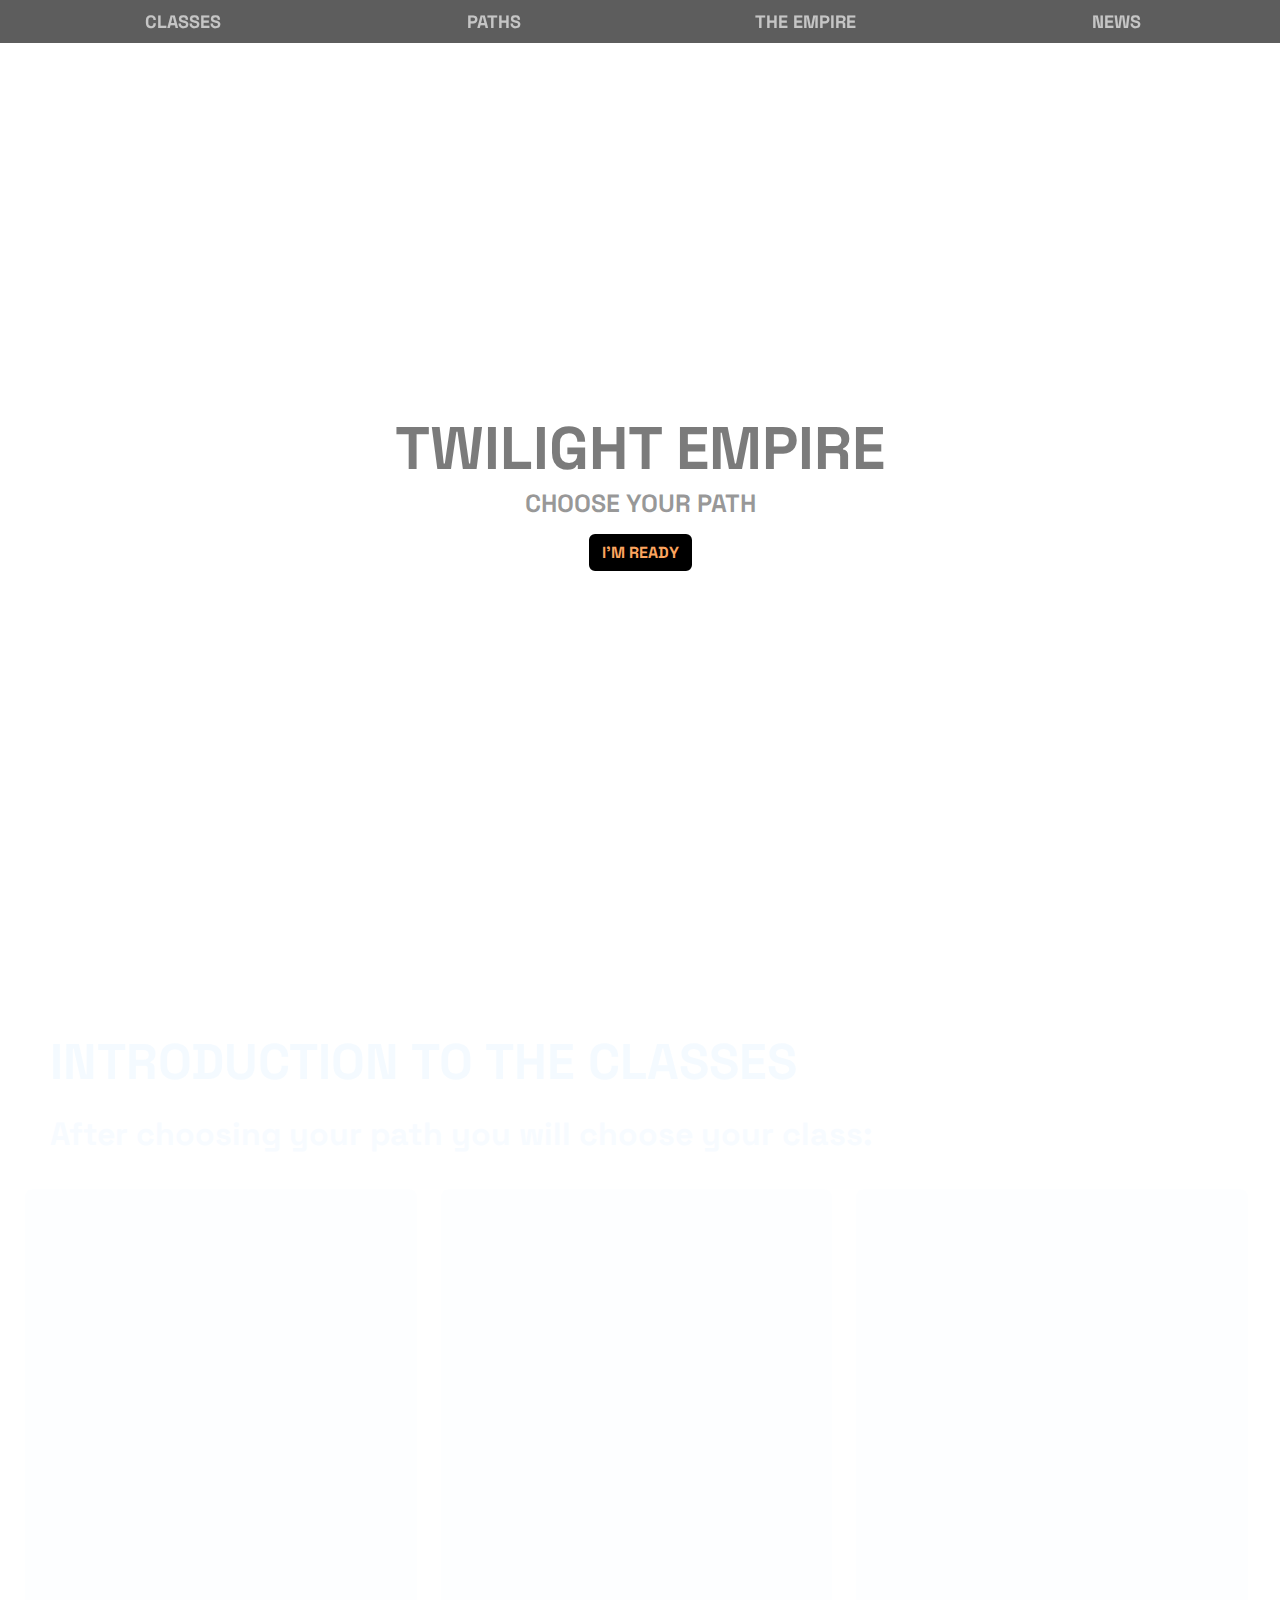
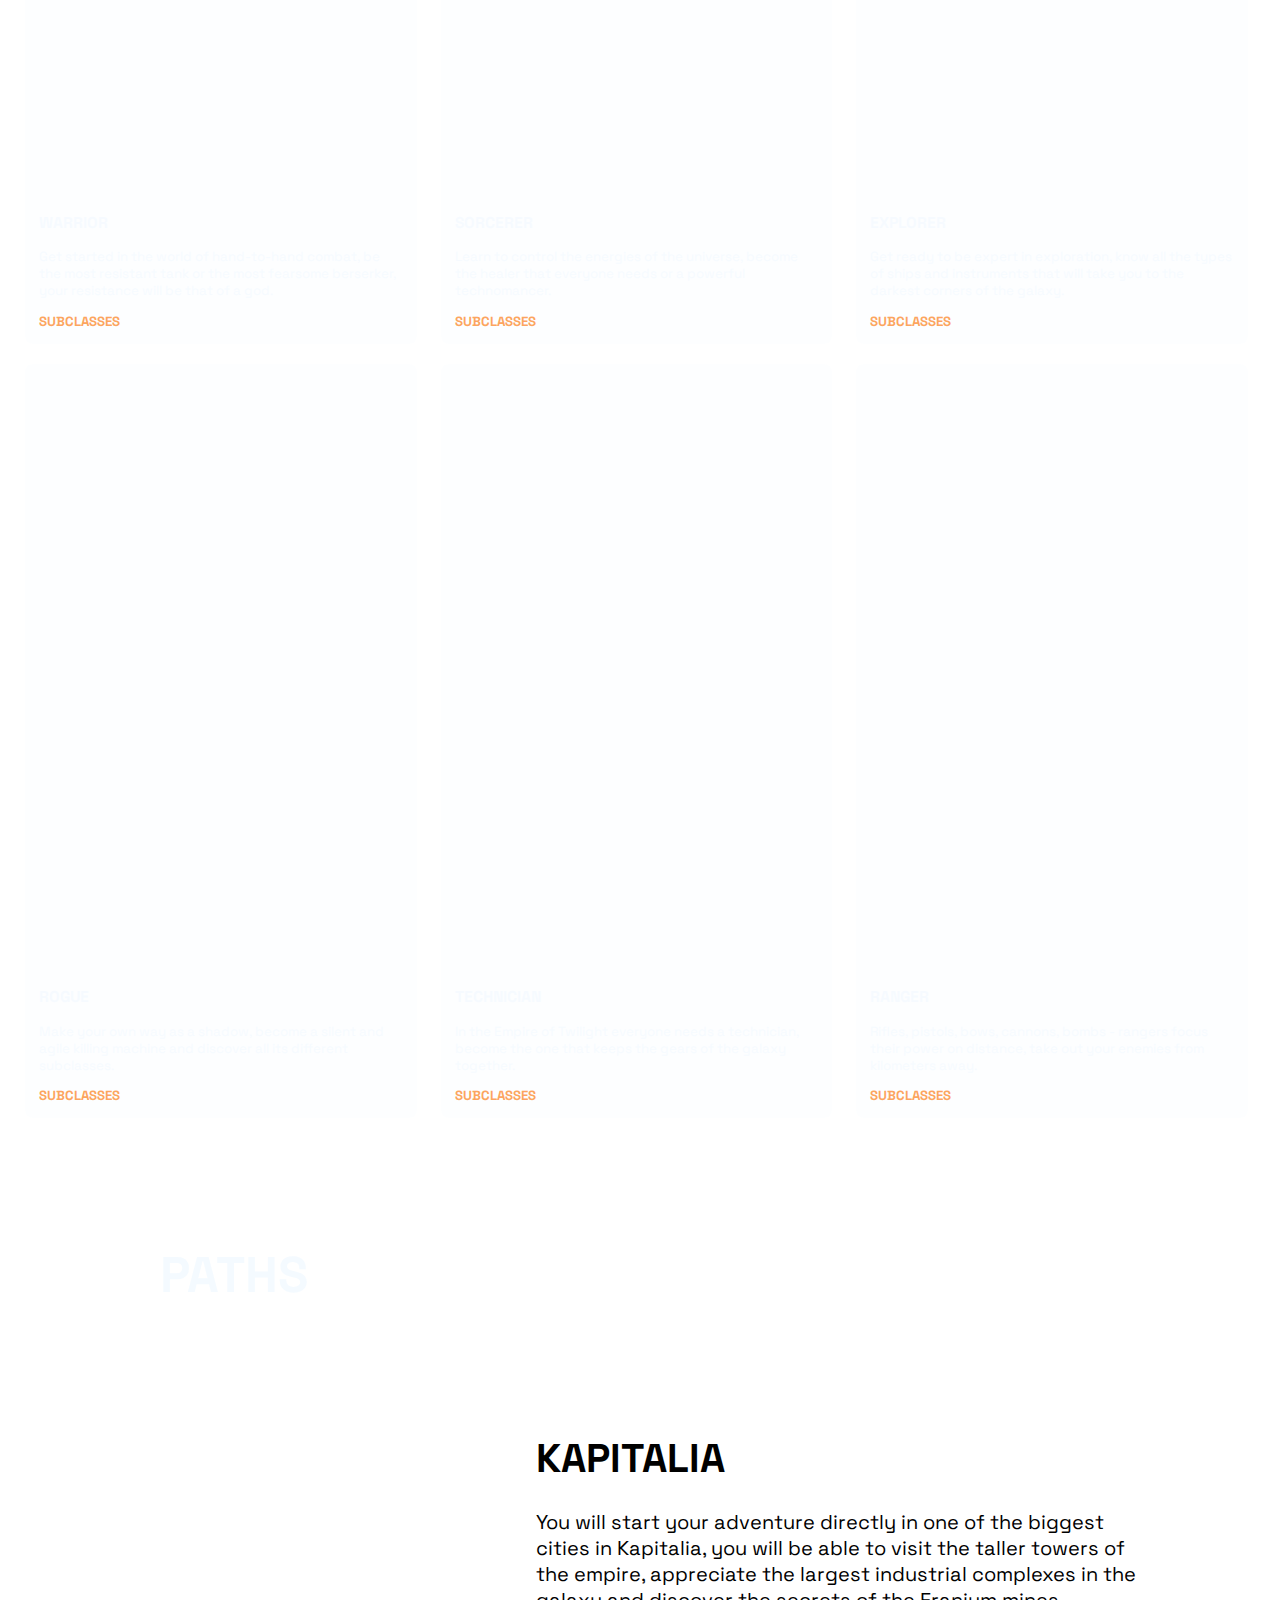
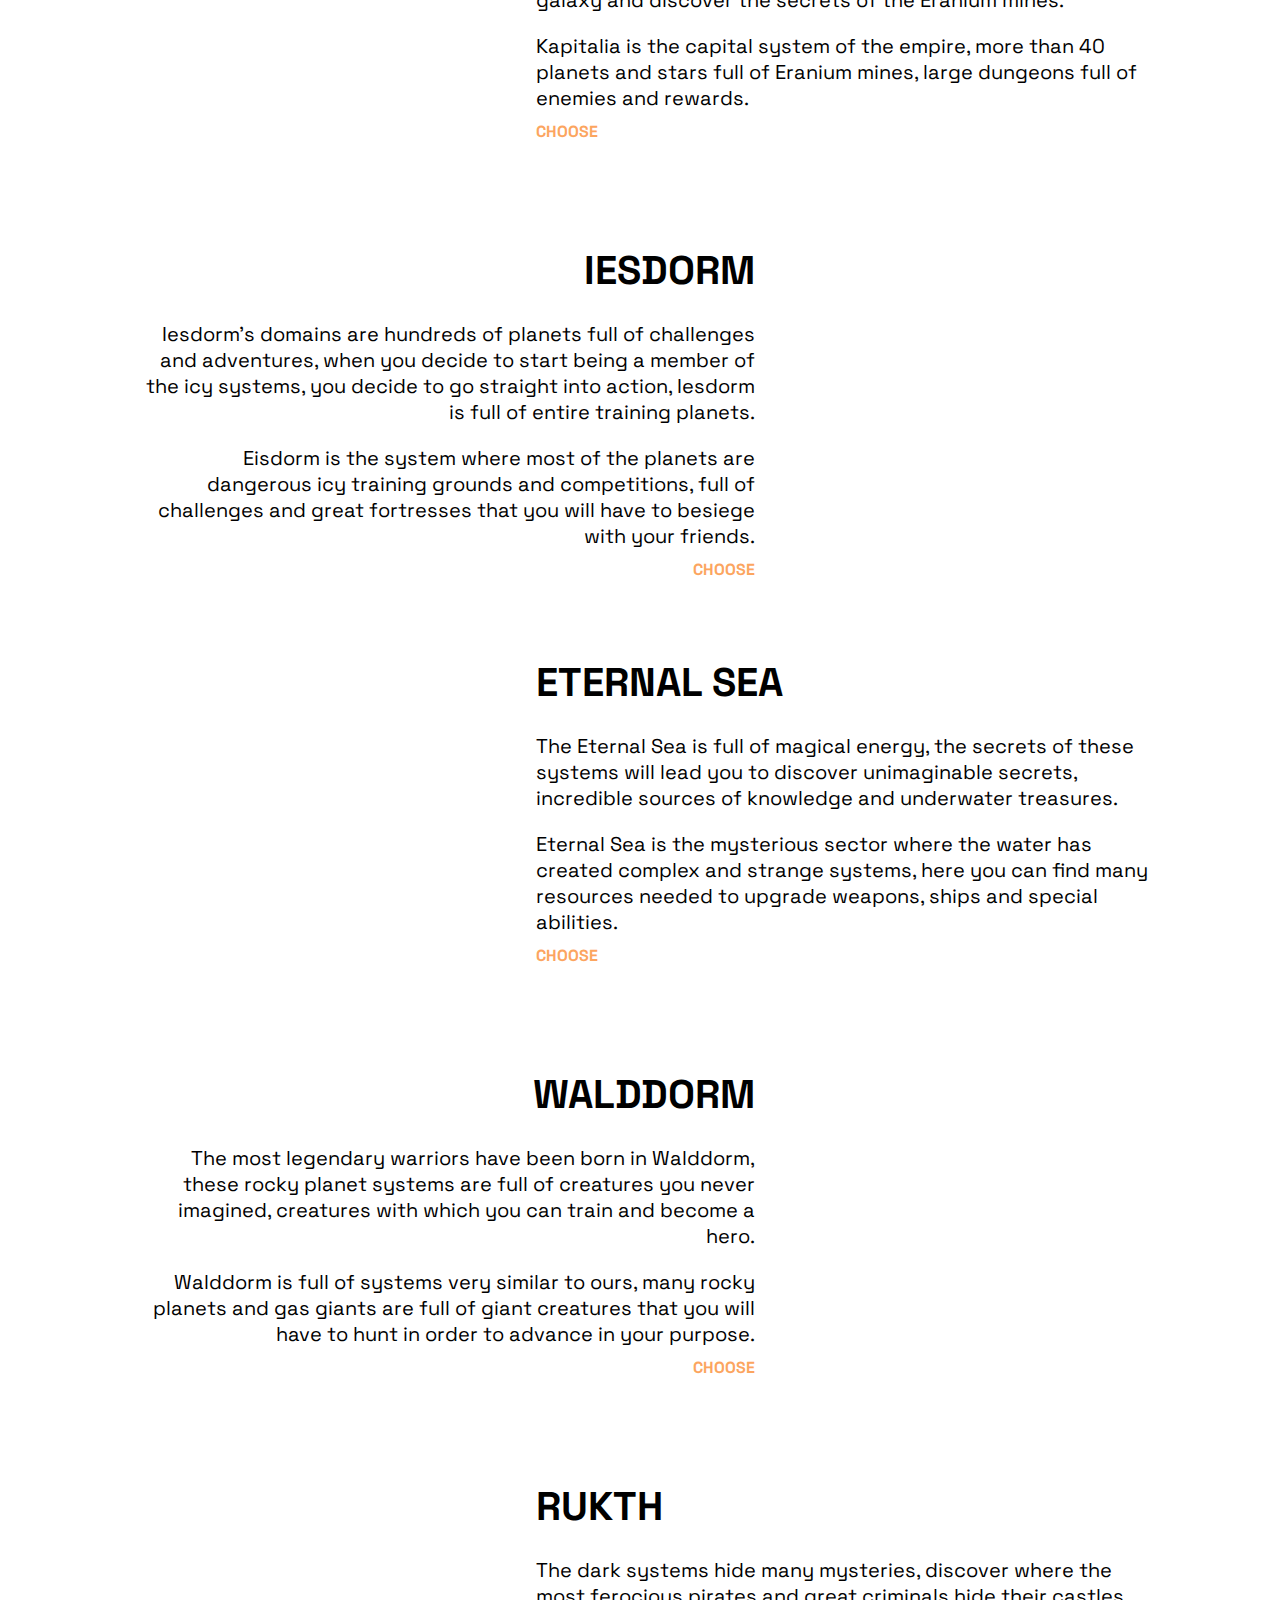
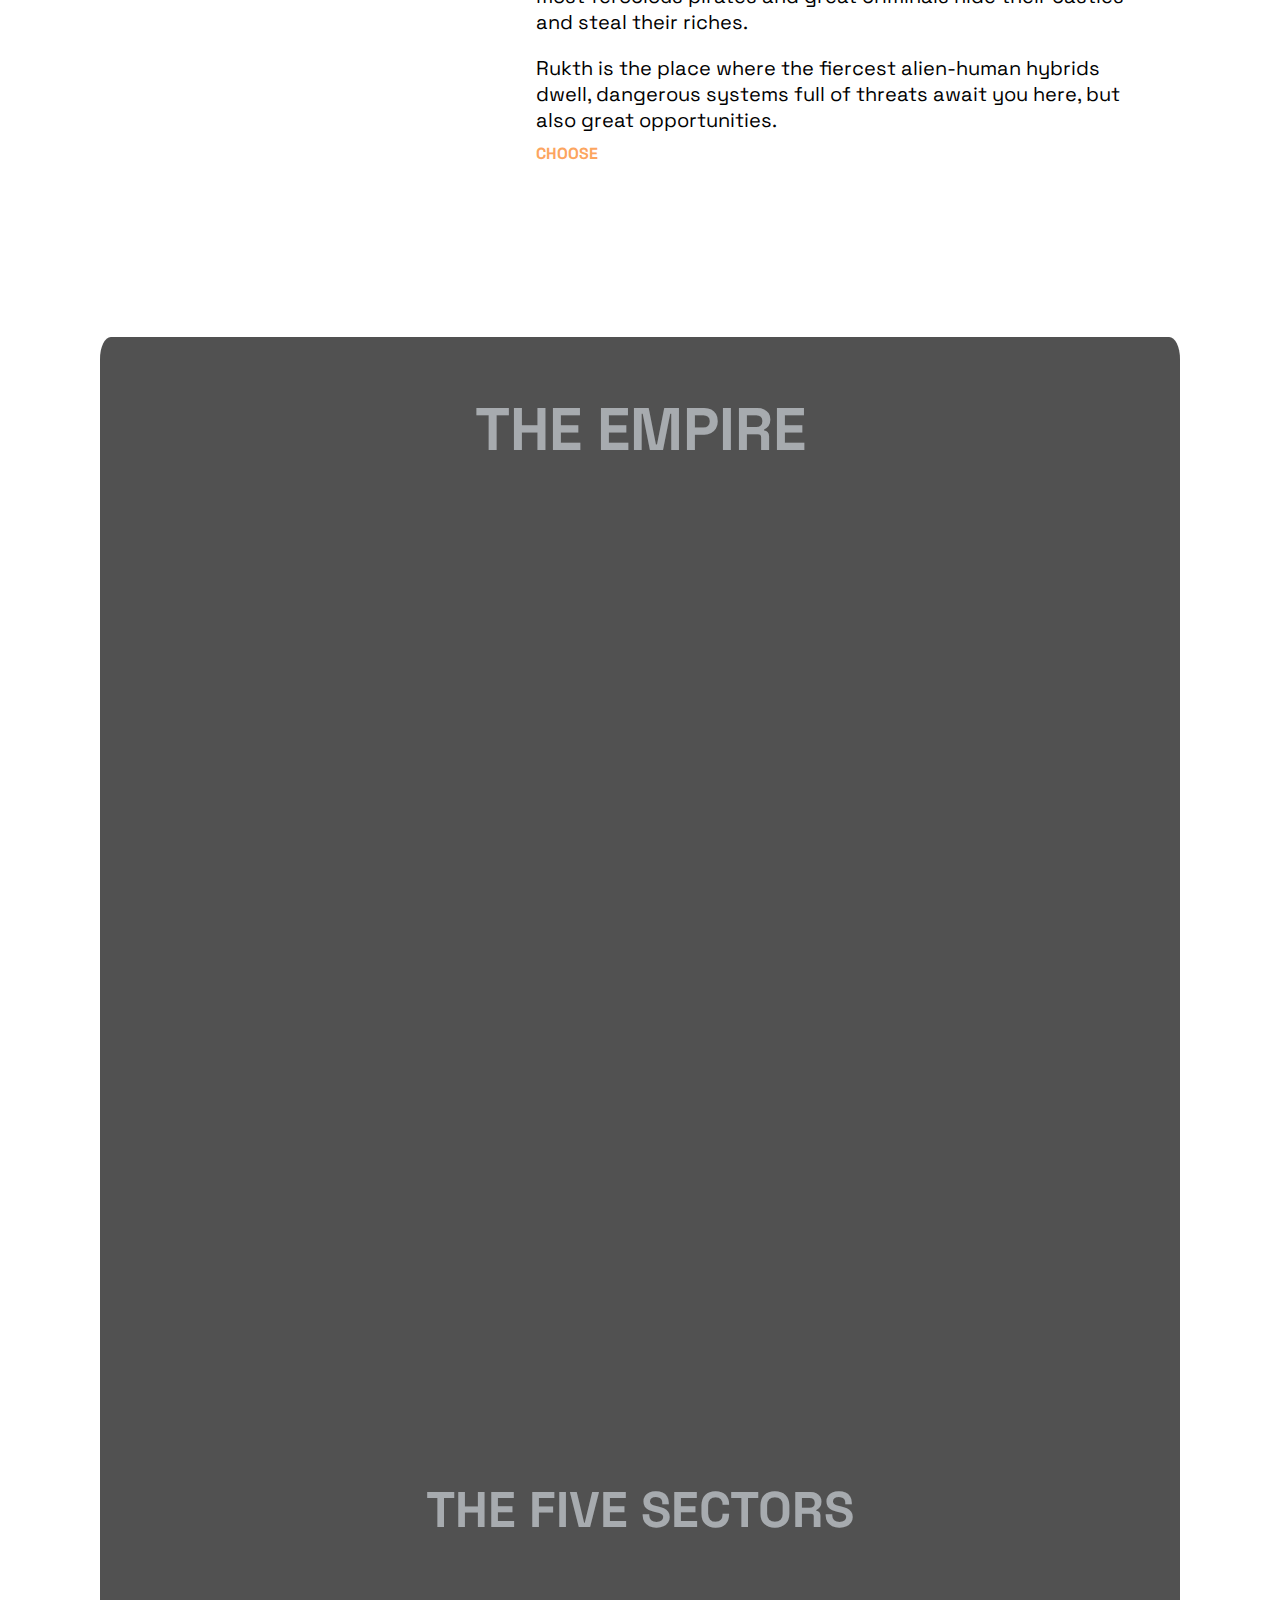
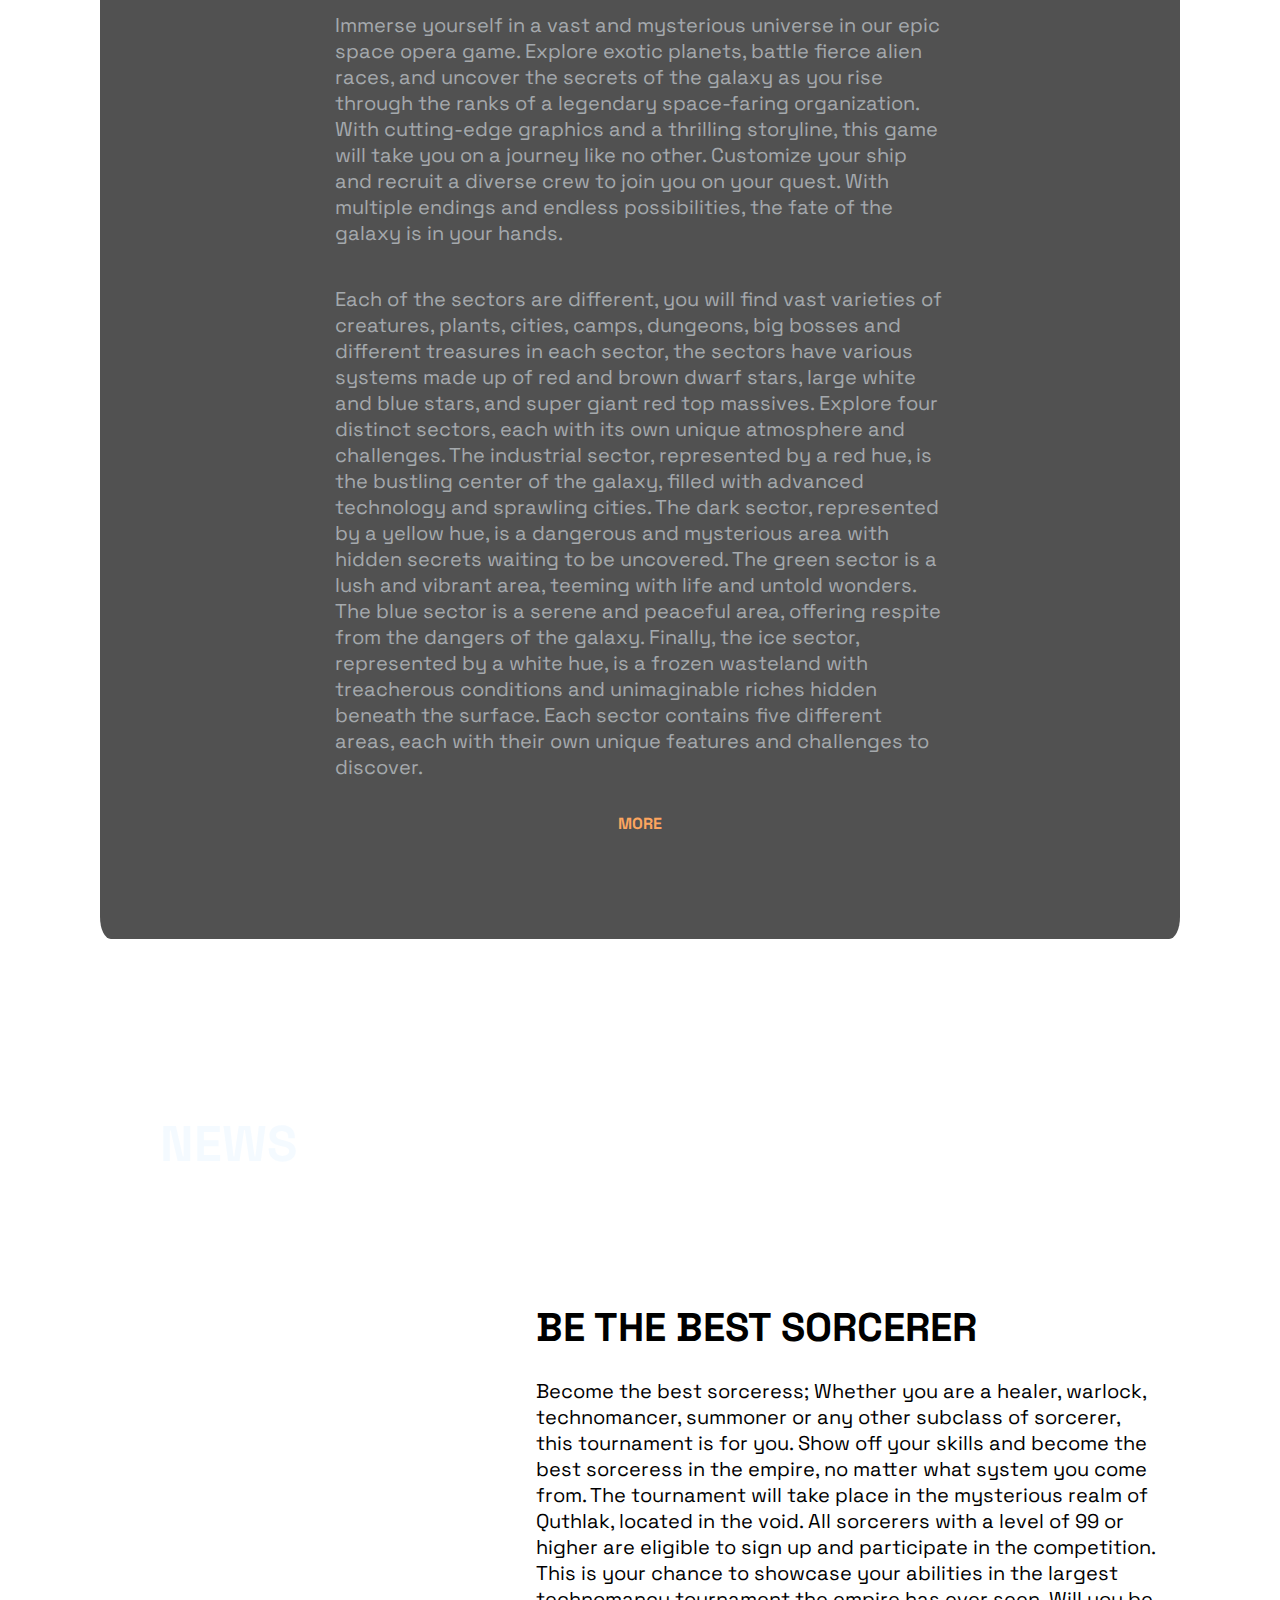
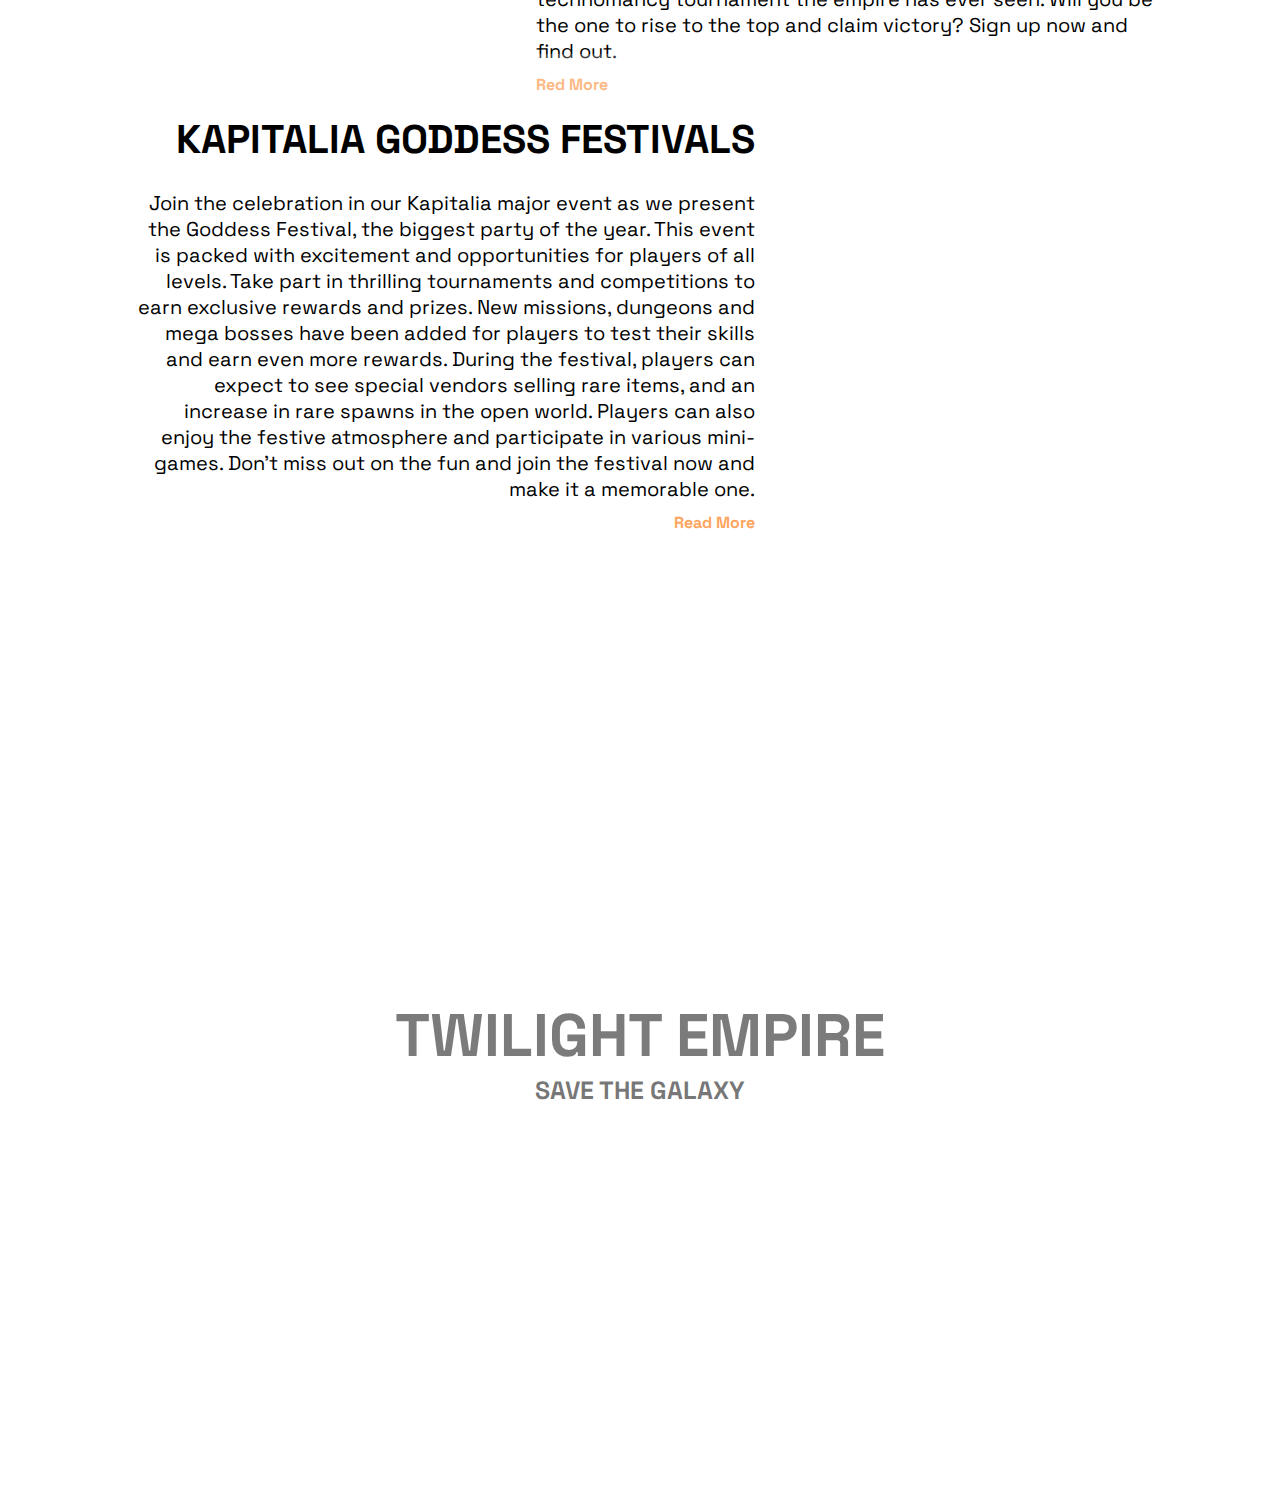
==== commit 2c8b3759: "correct ranger" ====
--- a/index.html
+++ b/index.html
@@ -115,8 +115,8 @@
         <div class="classes-bottom">
           <h3>RANGER</h3>
           <p>
-            rifles, pistols, arcos, cañones, bombas, los rangers enfocan su
-            poder en la distancia, acaba con tus enemigos desde kilometros.
+            Rifles, pistols, bows, cannons, bombs - rangers focus their power on distance, take out your enemies from
+            kilometers away.
           </p>
           <a href="#">SUBCLASSES</a>
         </div>
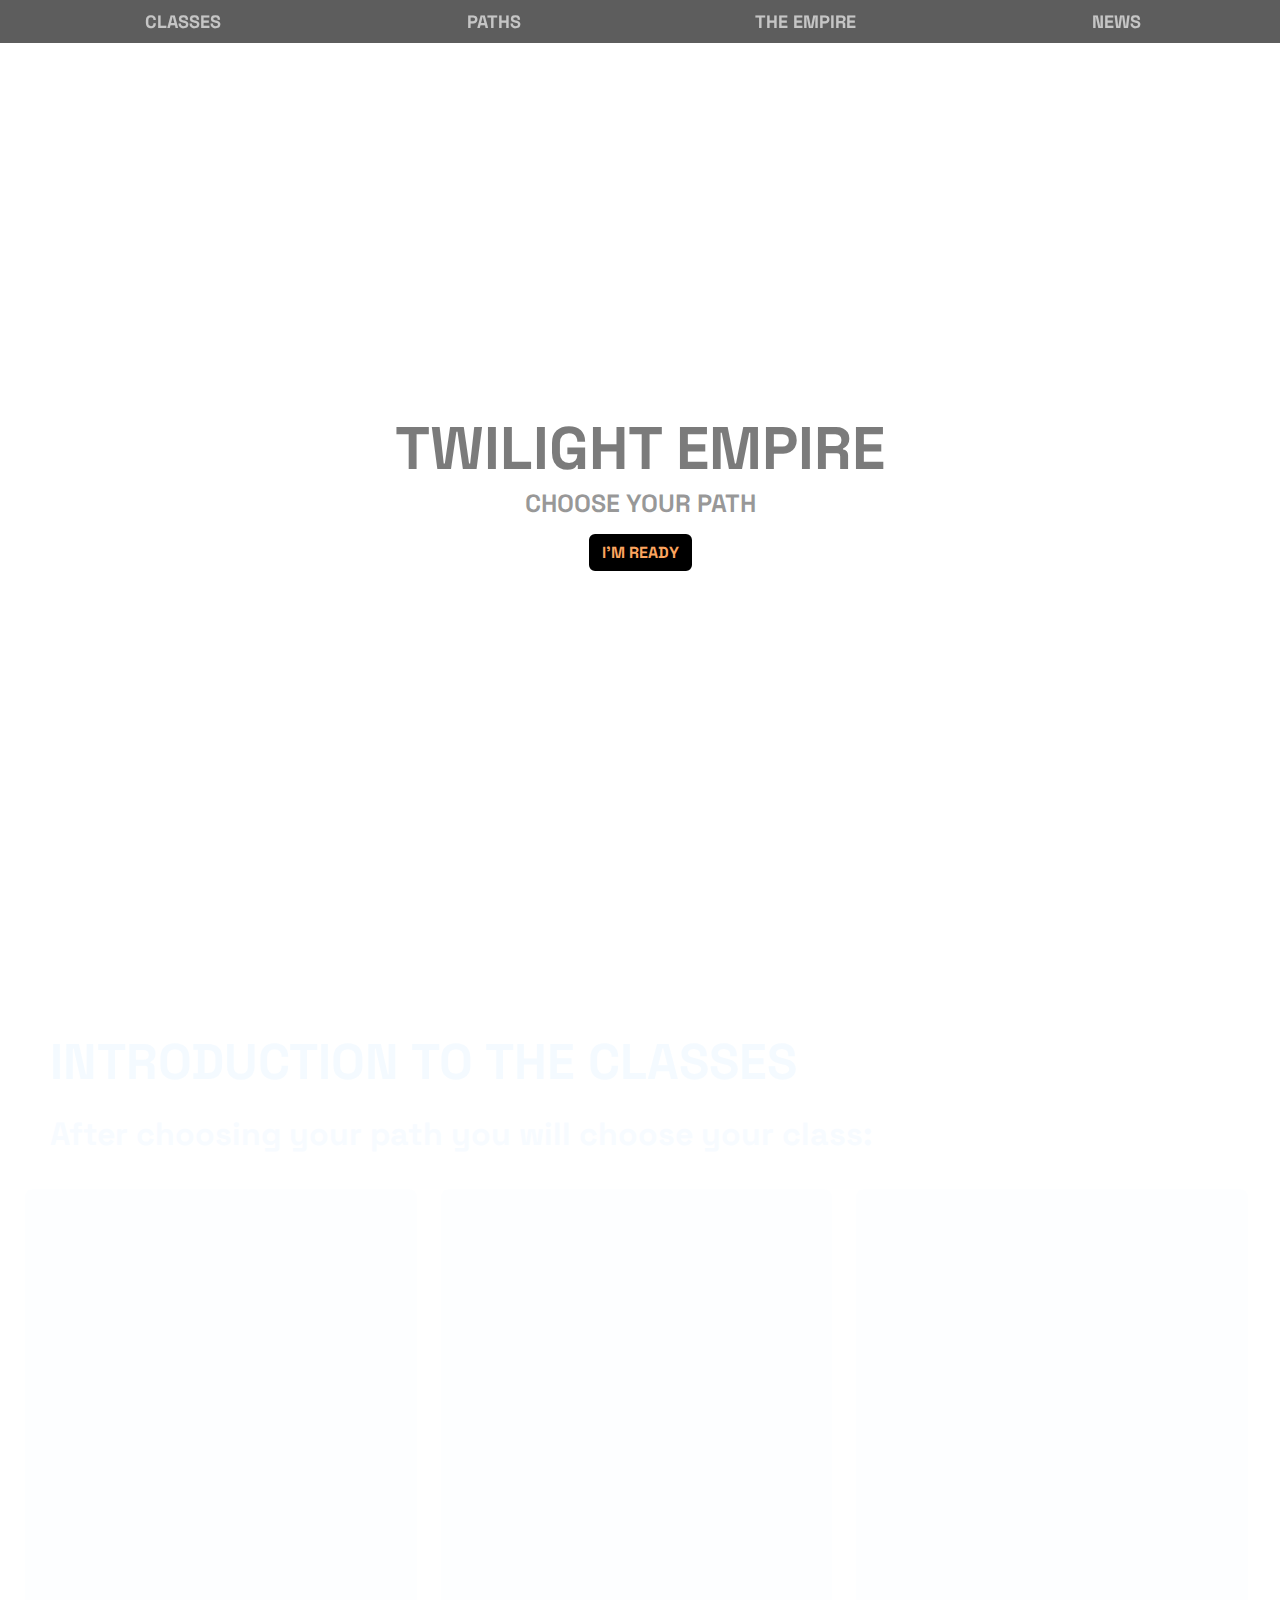
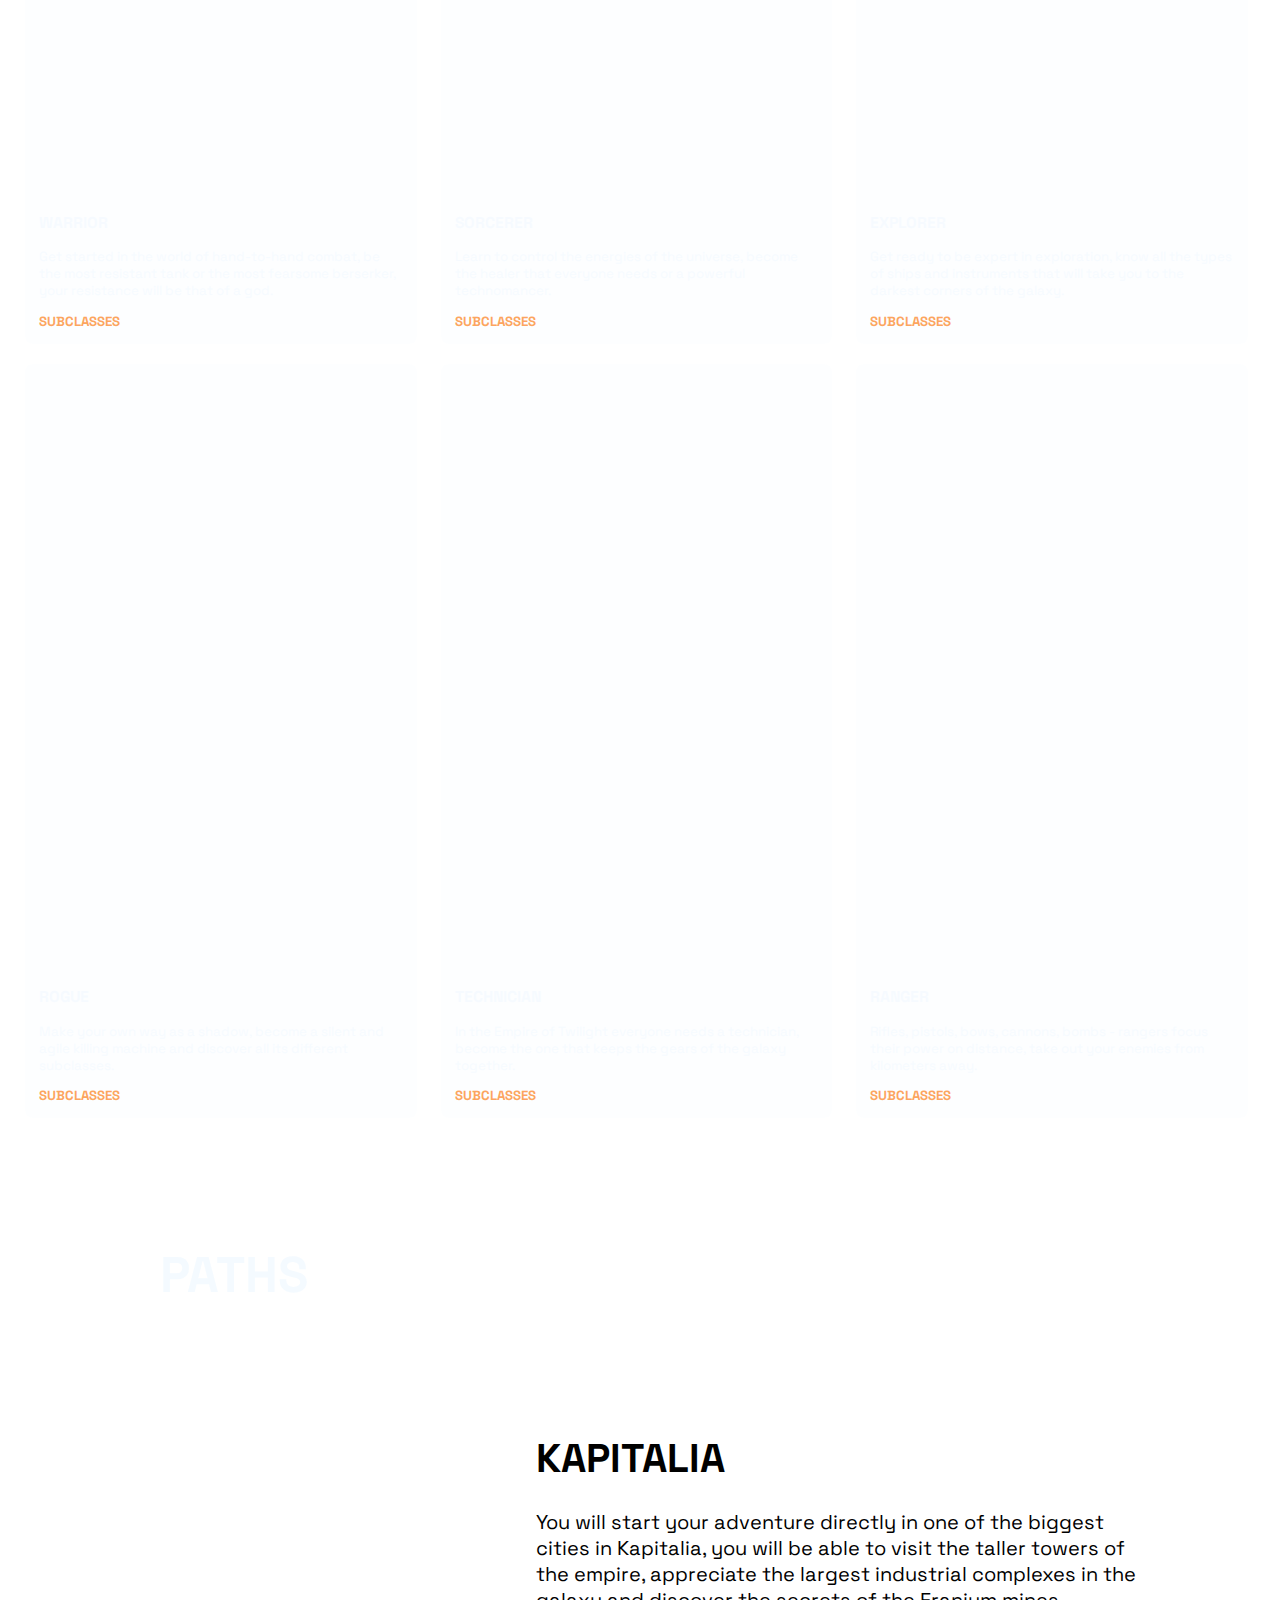
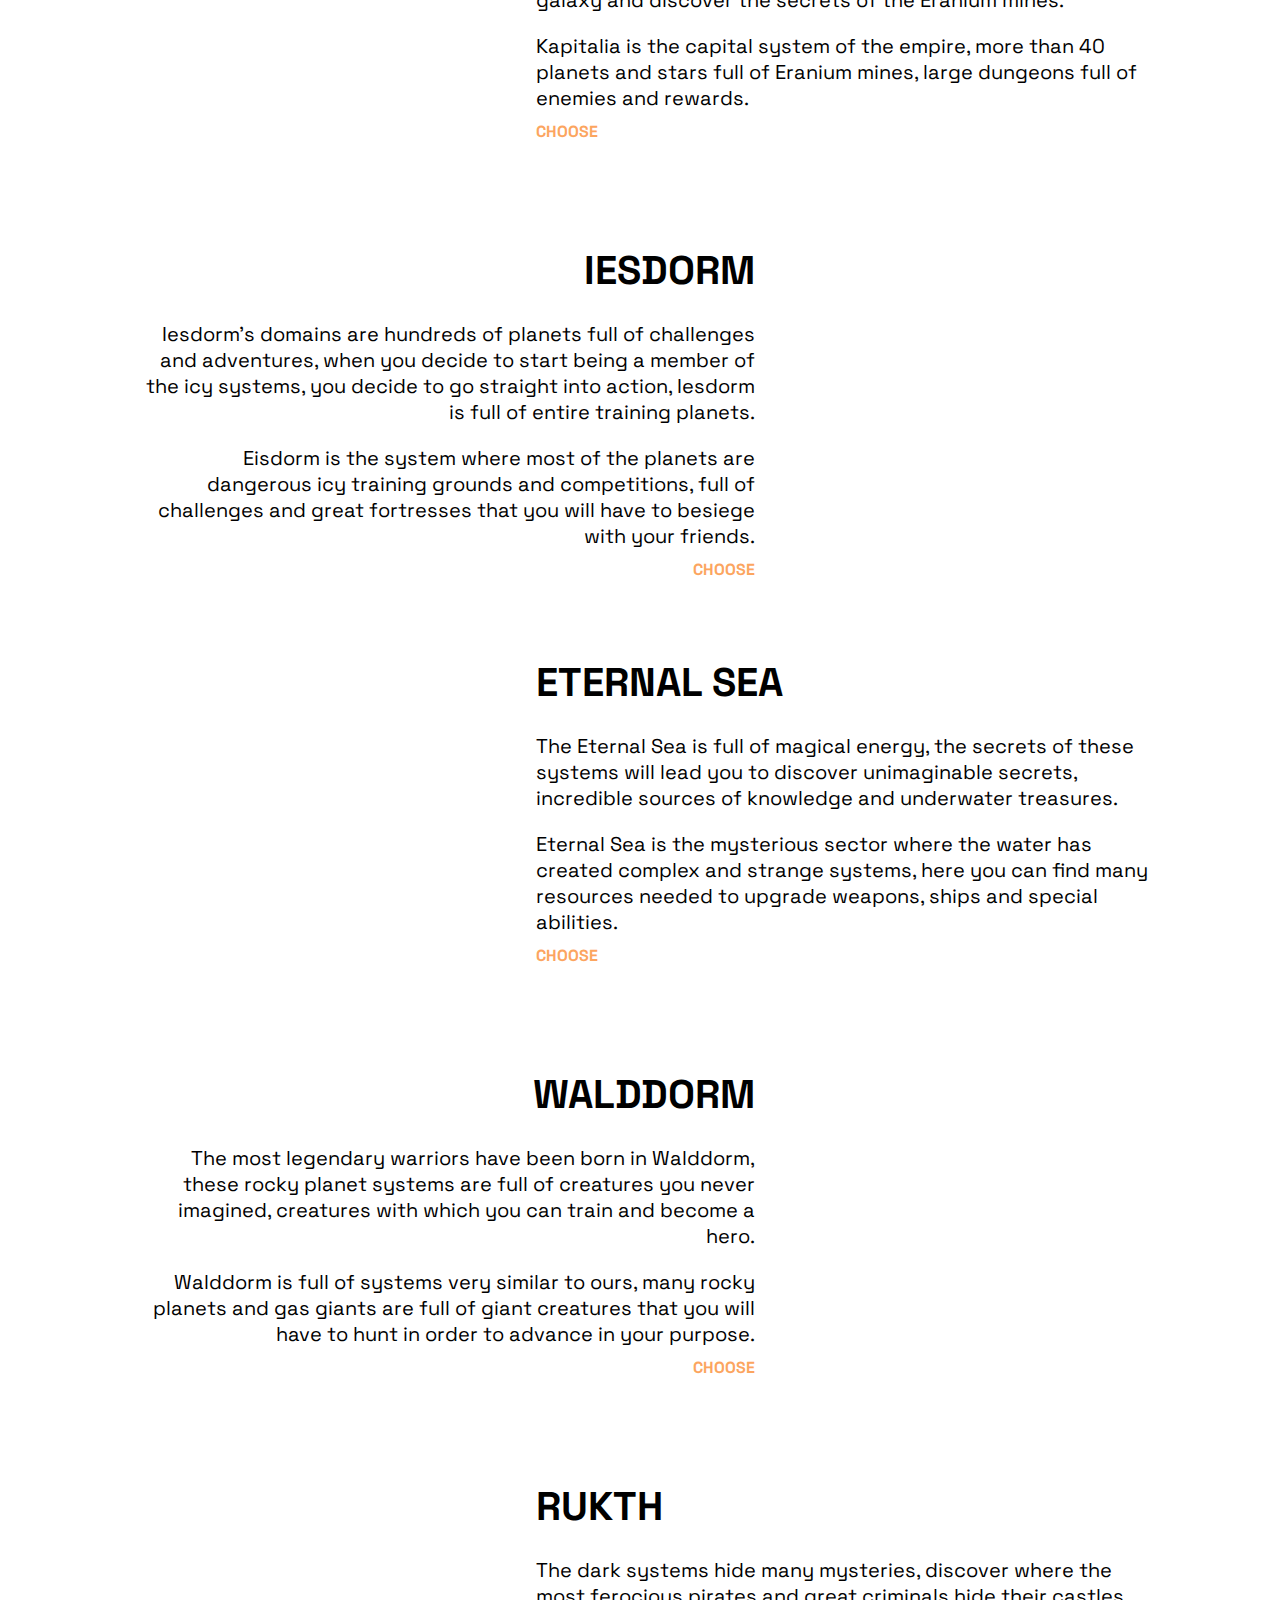
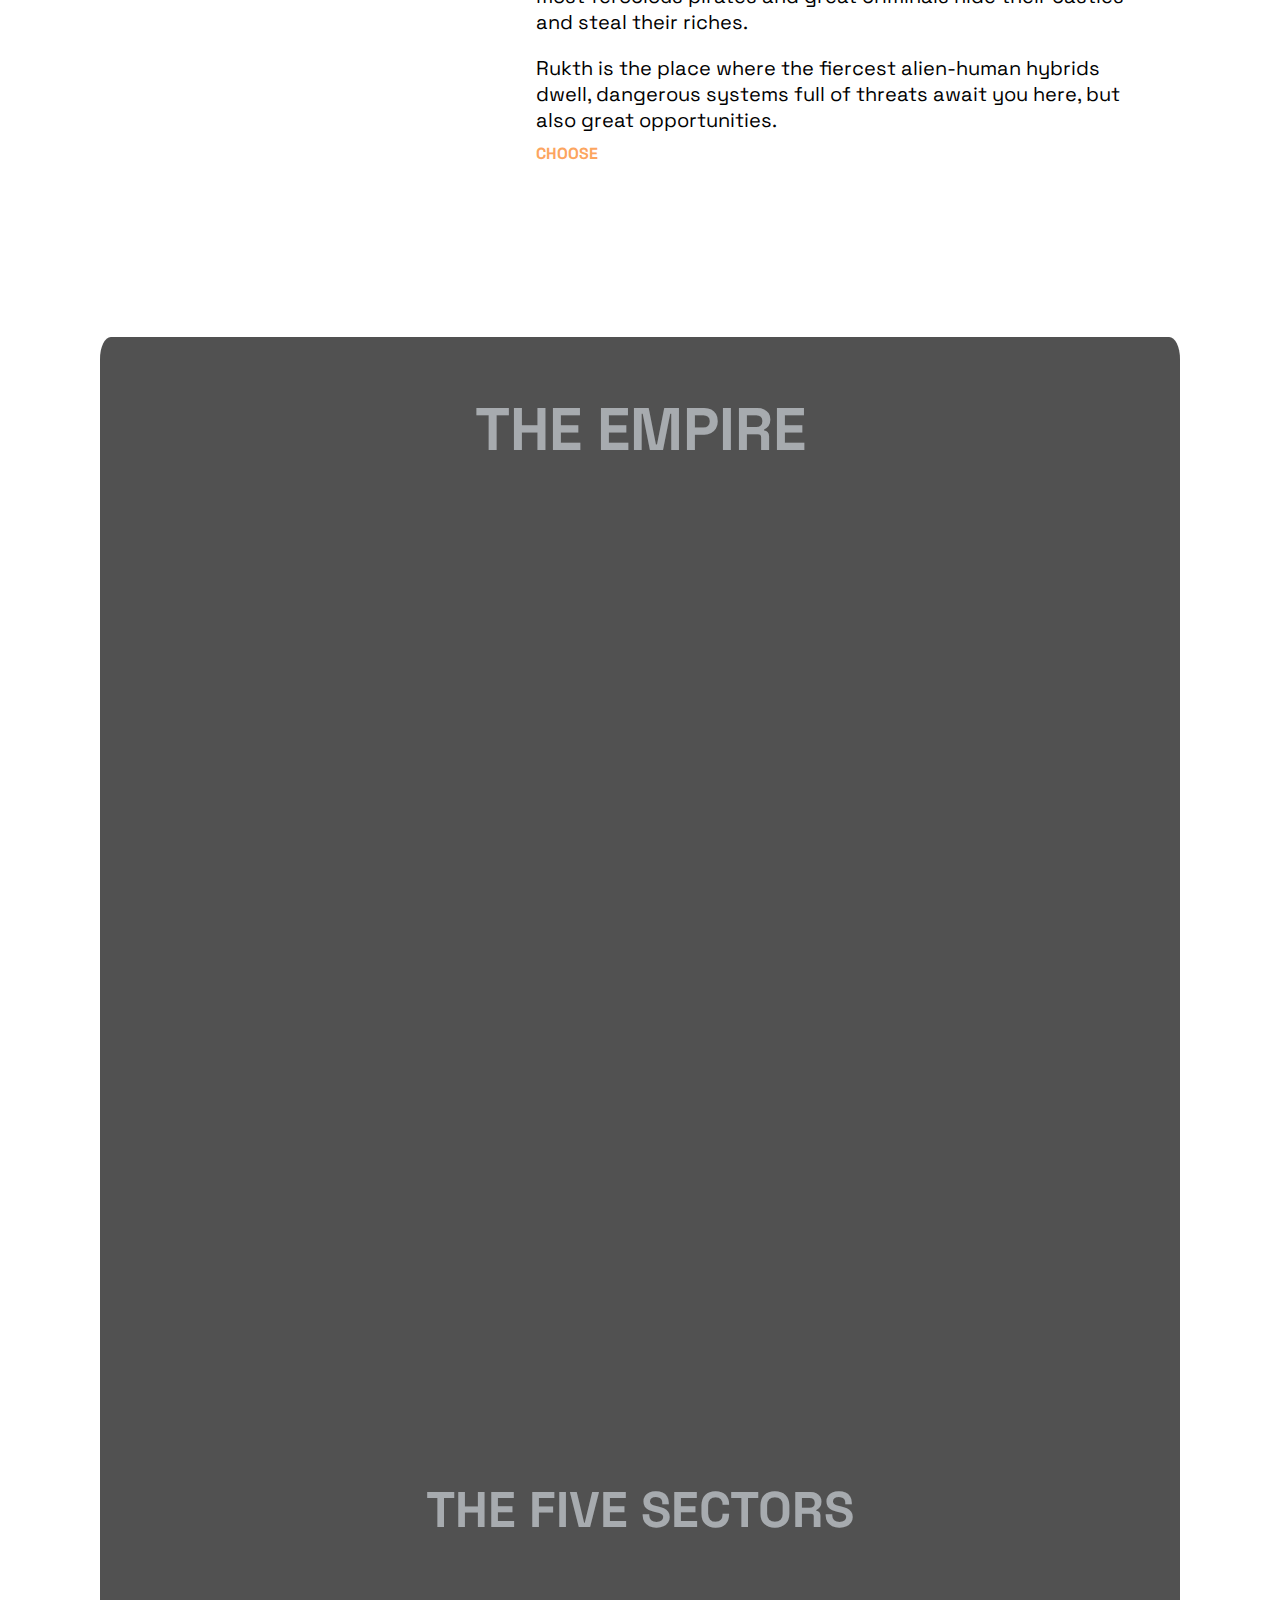
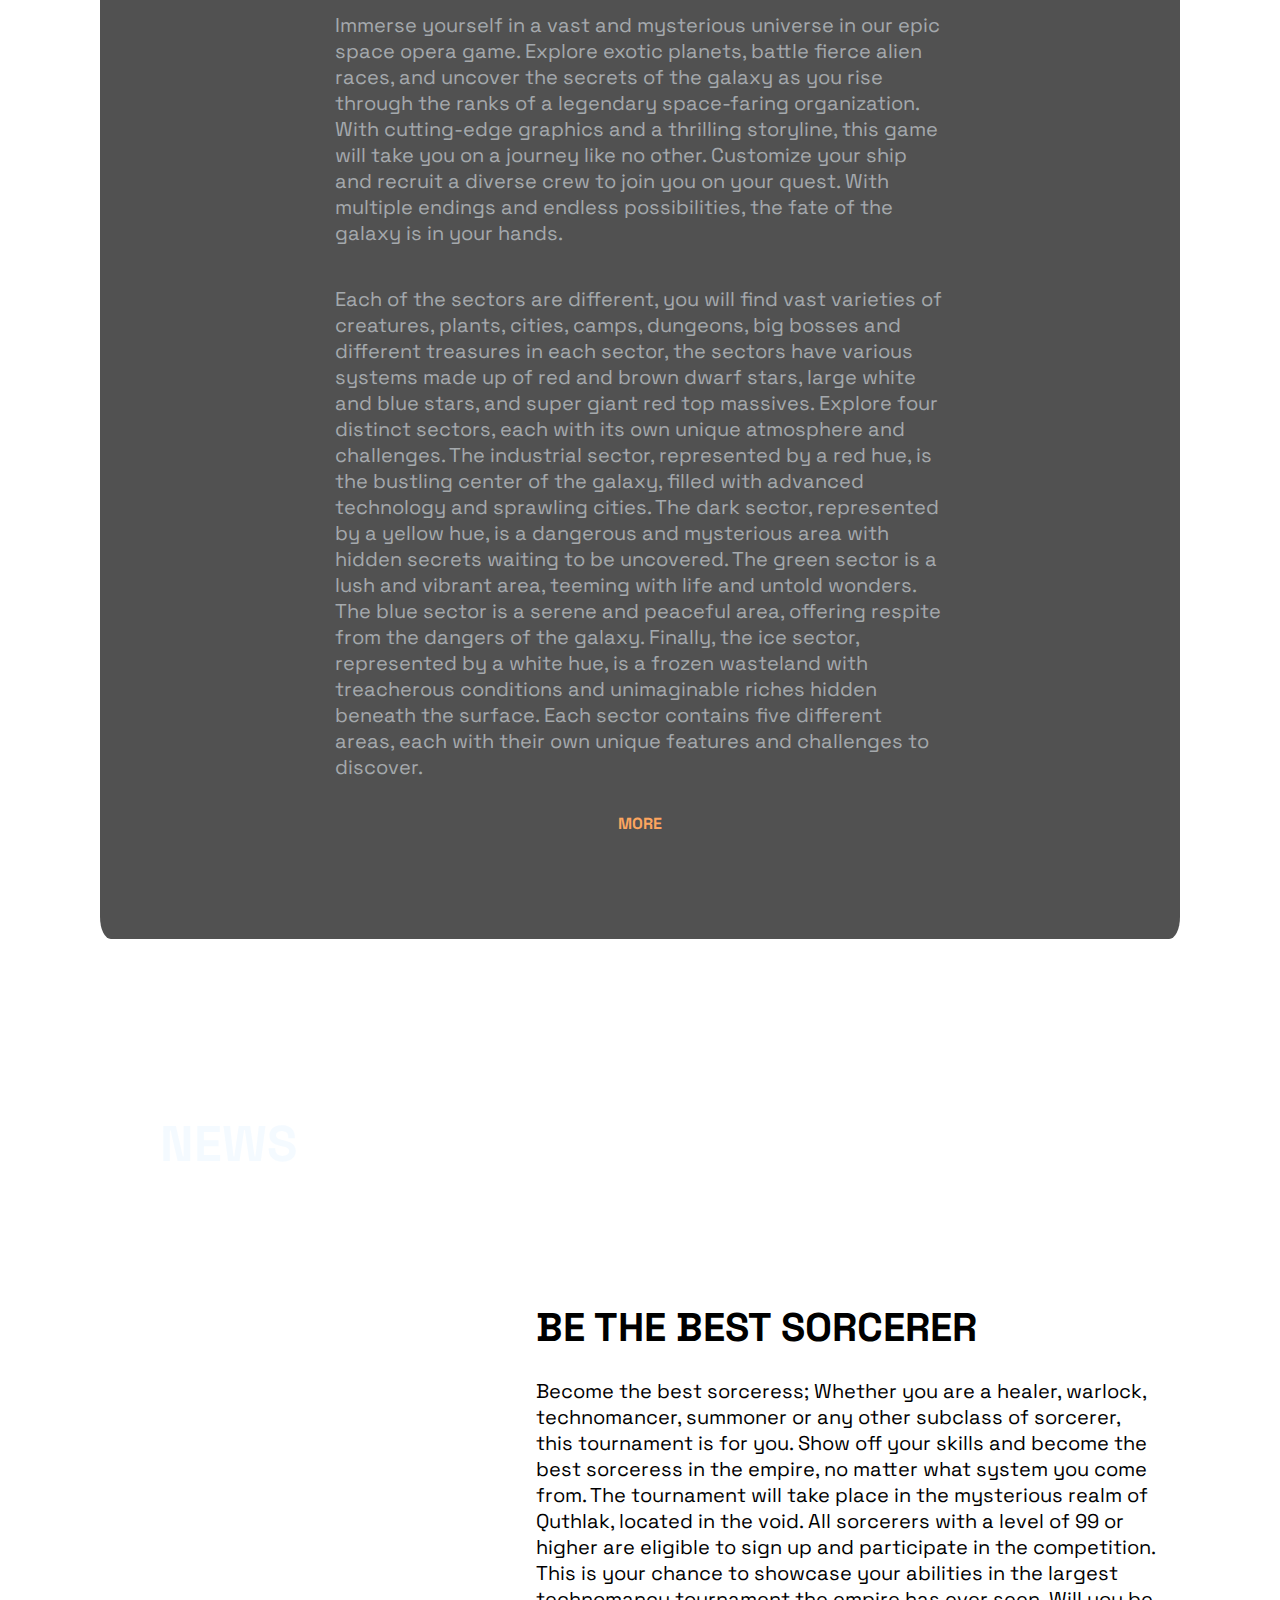
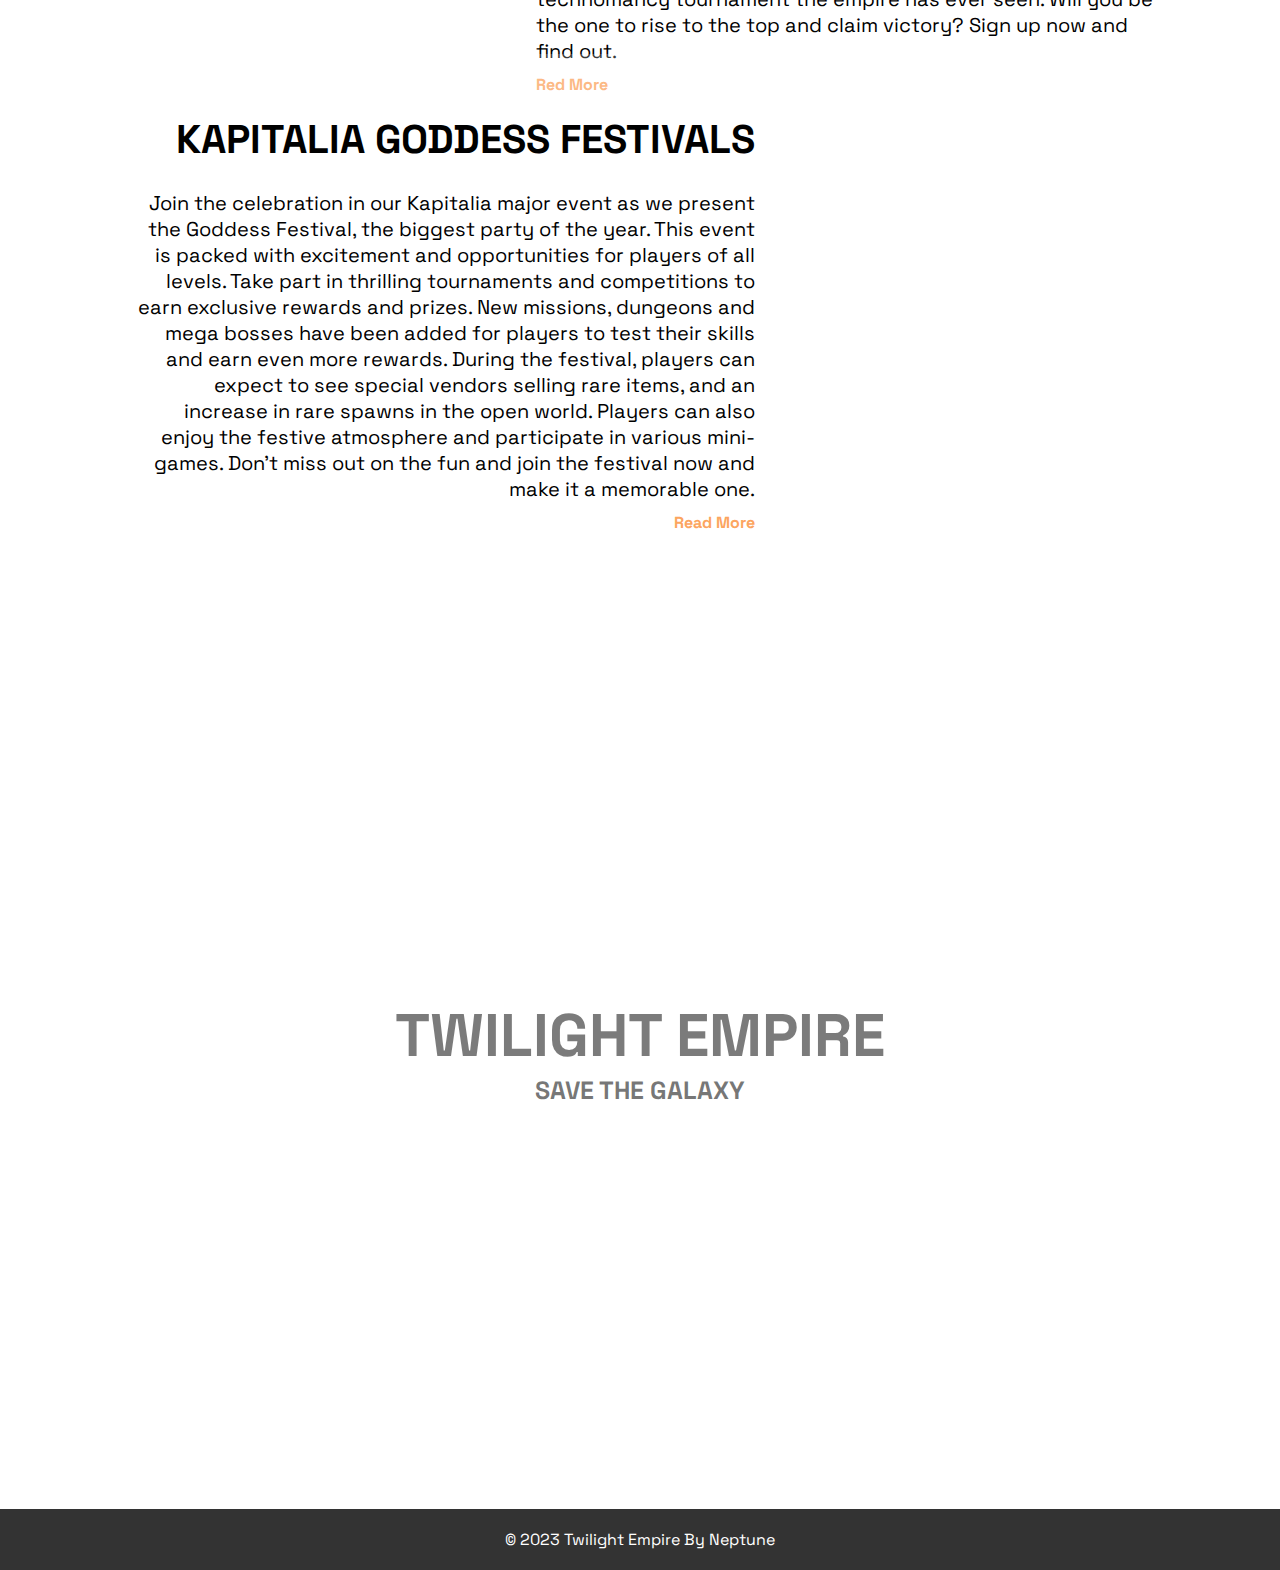
==== commit ab0821cb: "added storie and footer" ====
--- a/index.html
+++ b/index.html
@@ -336,6 +336,10 @@
     <h1>TWILIGHT EMPIRE</h1>
     <p>SAVE THE GALAXY</p>
   </header>
+
+  <footer>
+    <p>&copy; 2023 Twilight Empire By Neptune</p>
+</footer>
 </body>
 
 </html>--- a/style.css
+++ b/style.css
@@ -467,4 +467,14 @@
     text-decoration: none;
     width: 100%;
     height: 100vh;
+}
+footer {
+    background-color: #333;
+    color: #fff;
+    padding: 20px;
+    text-align: center;
+}
+
+footer p {
+    margin: 0;
 }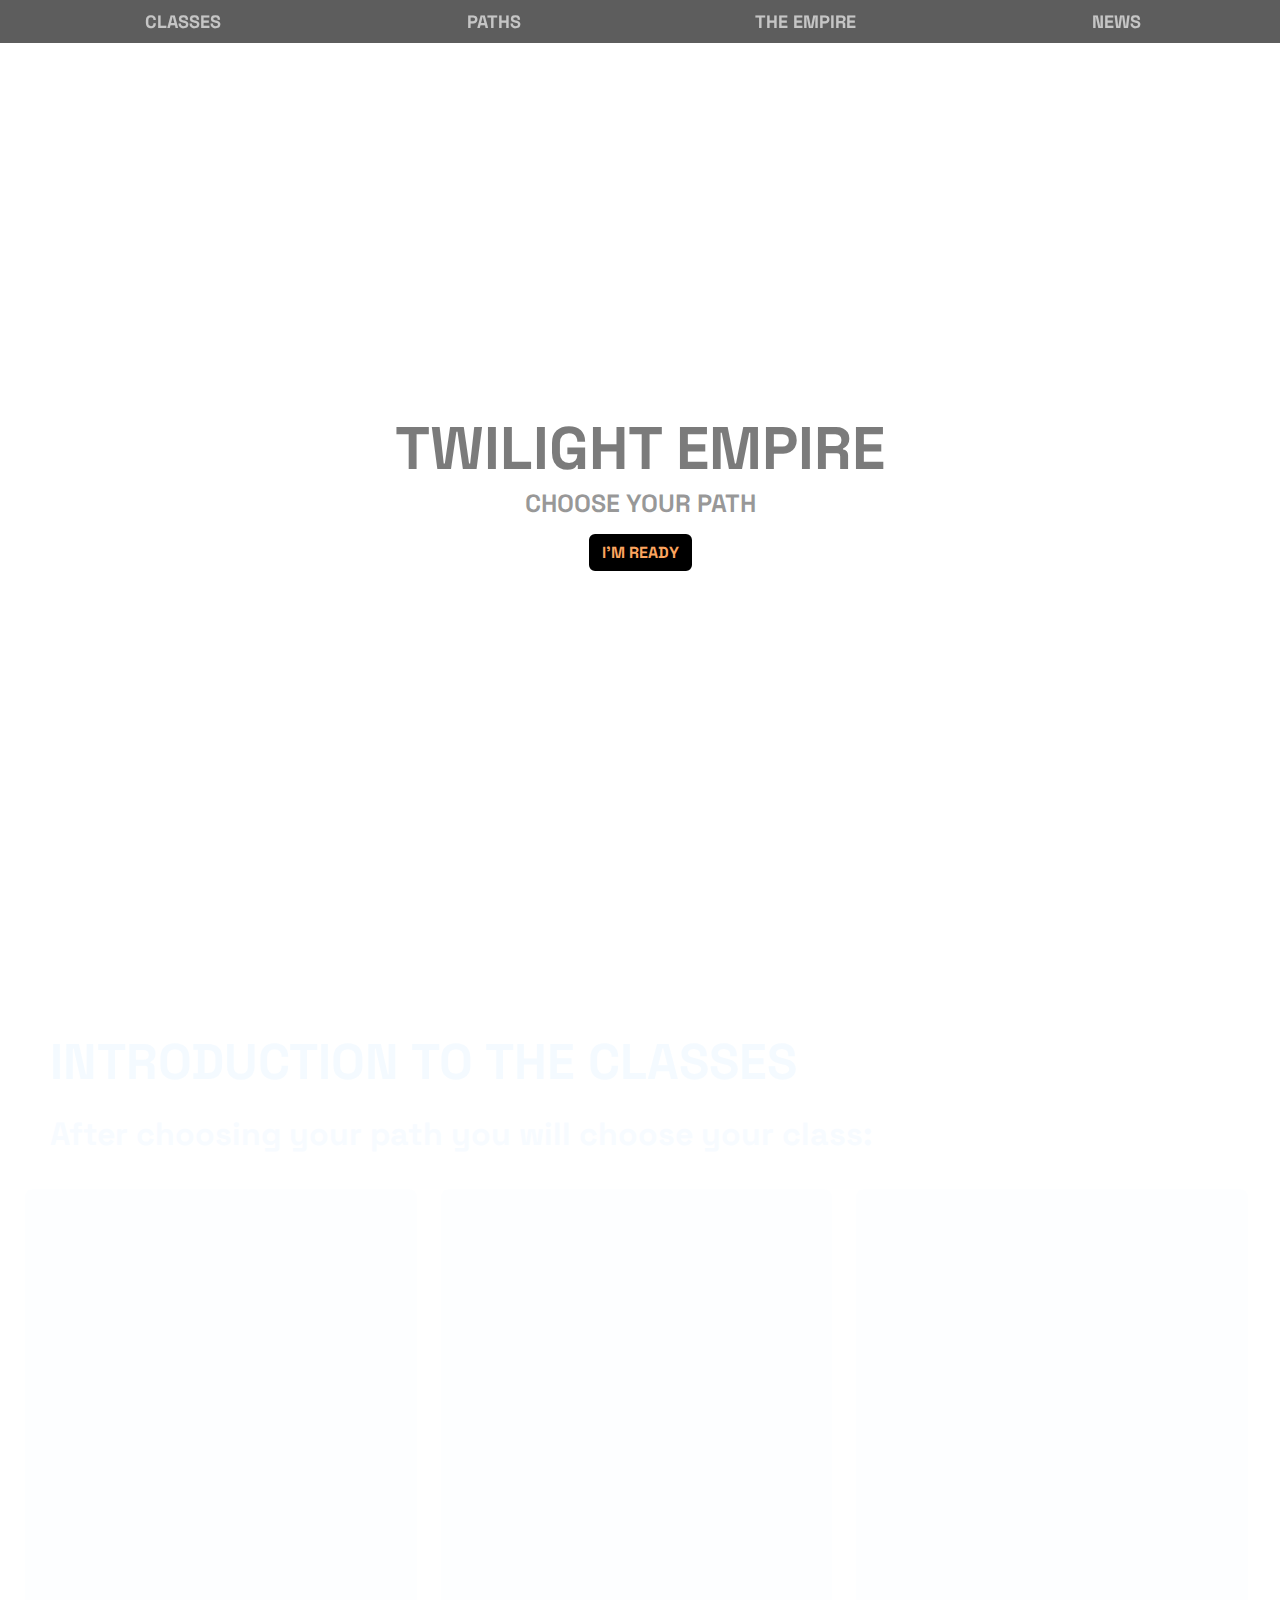
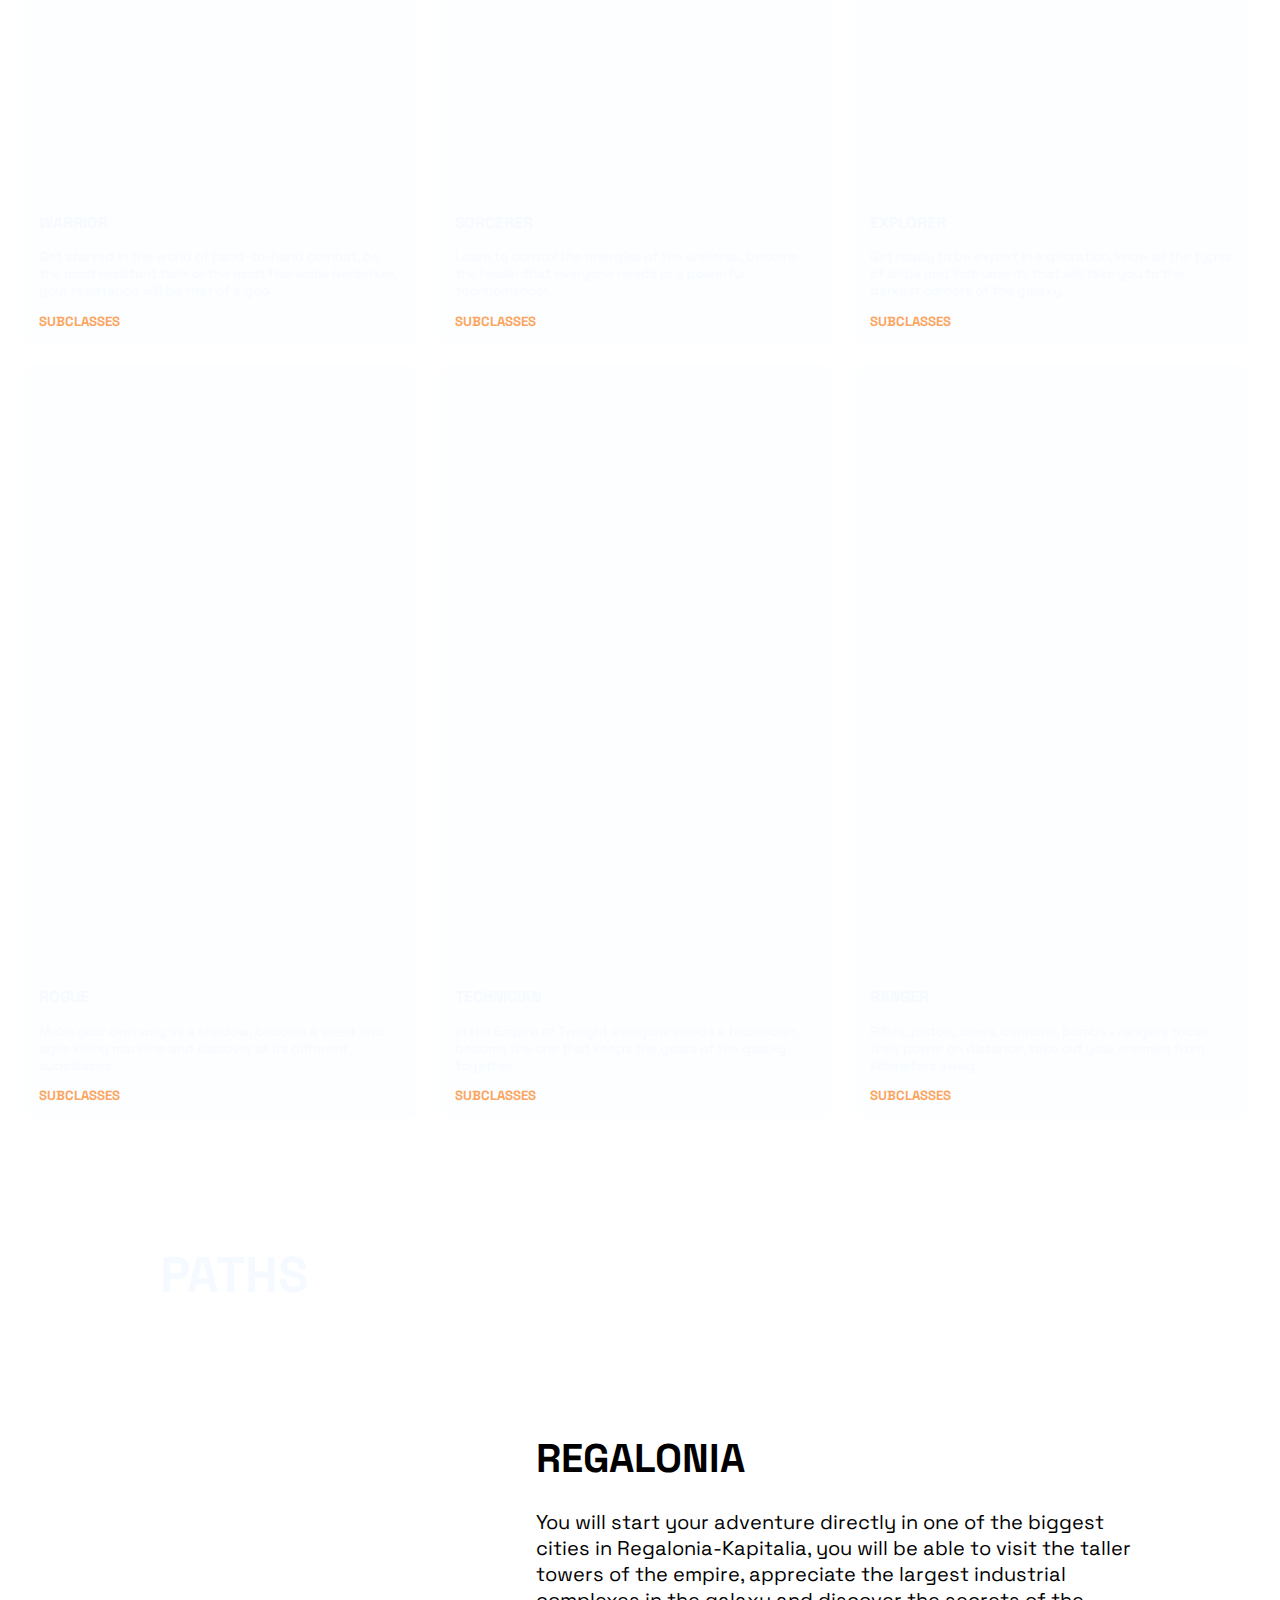
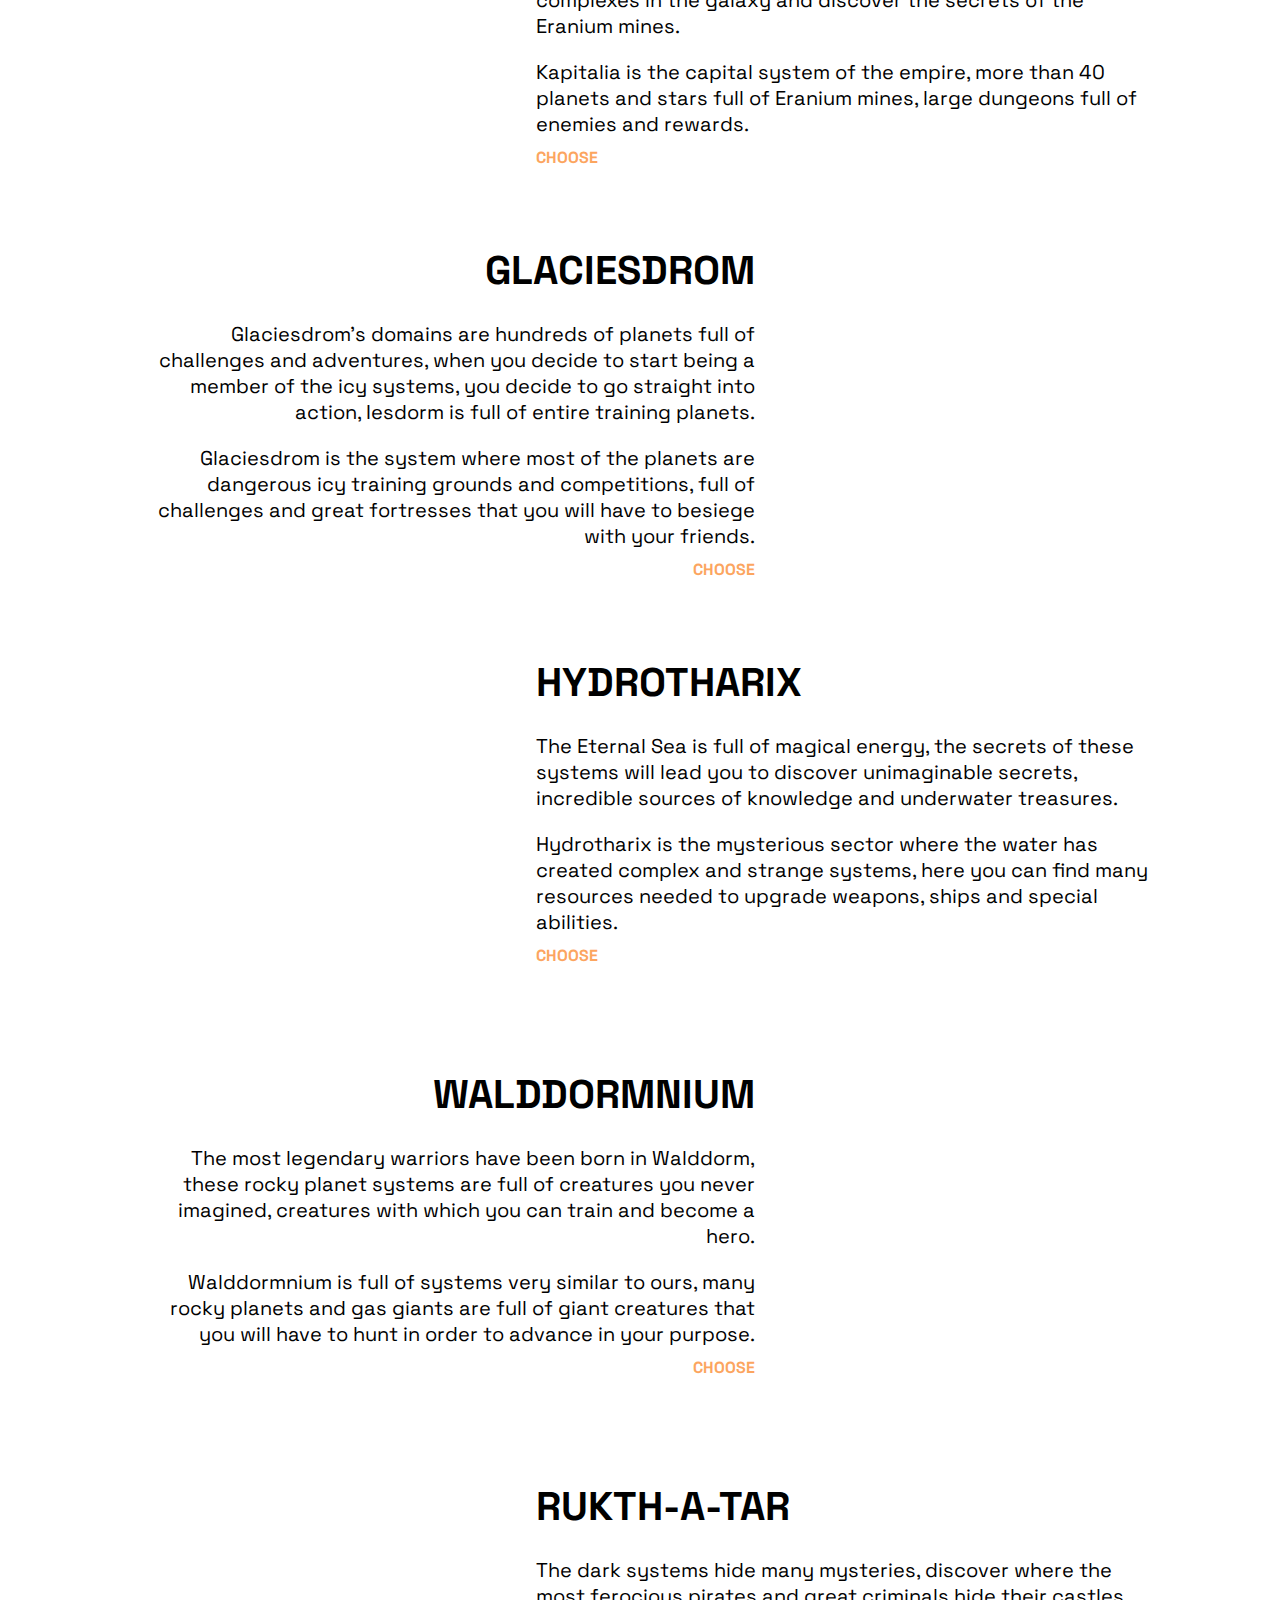
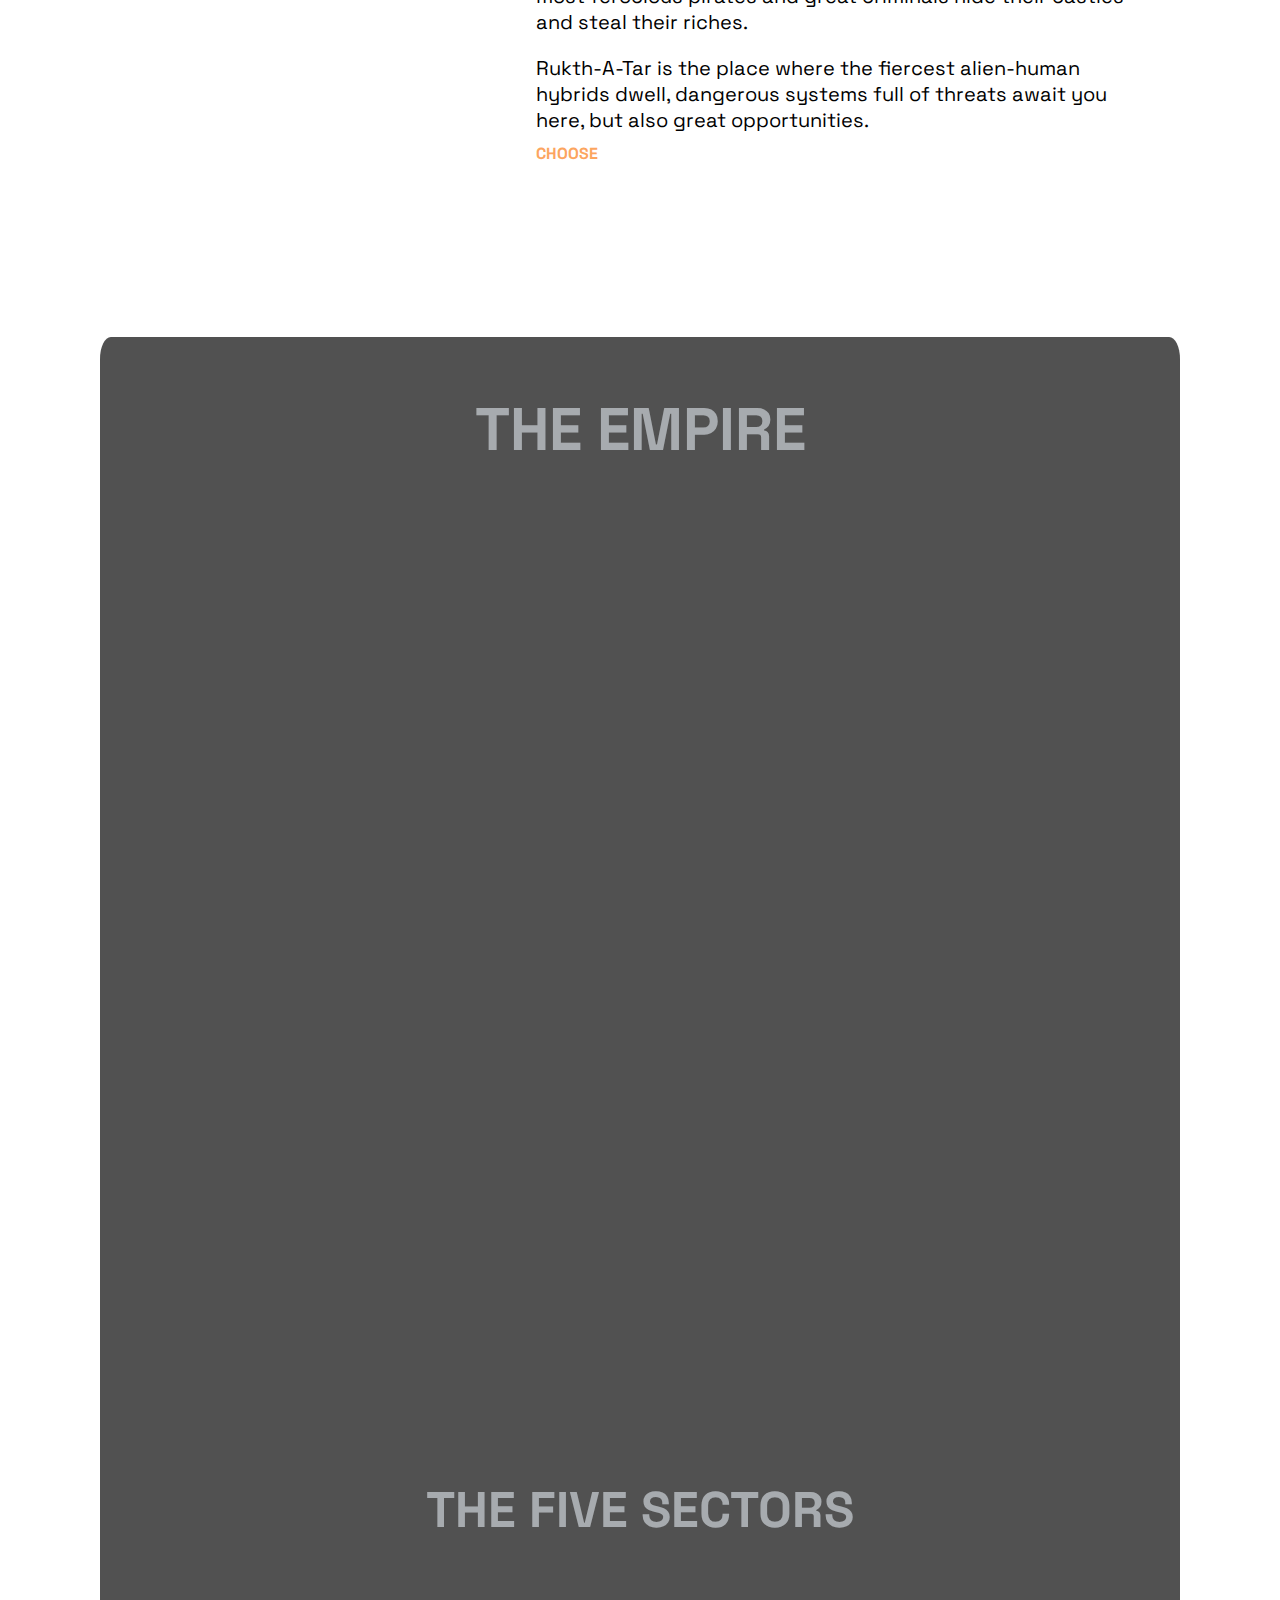
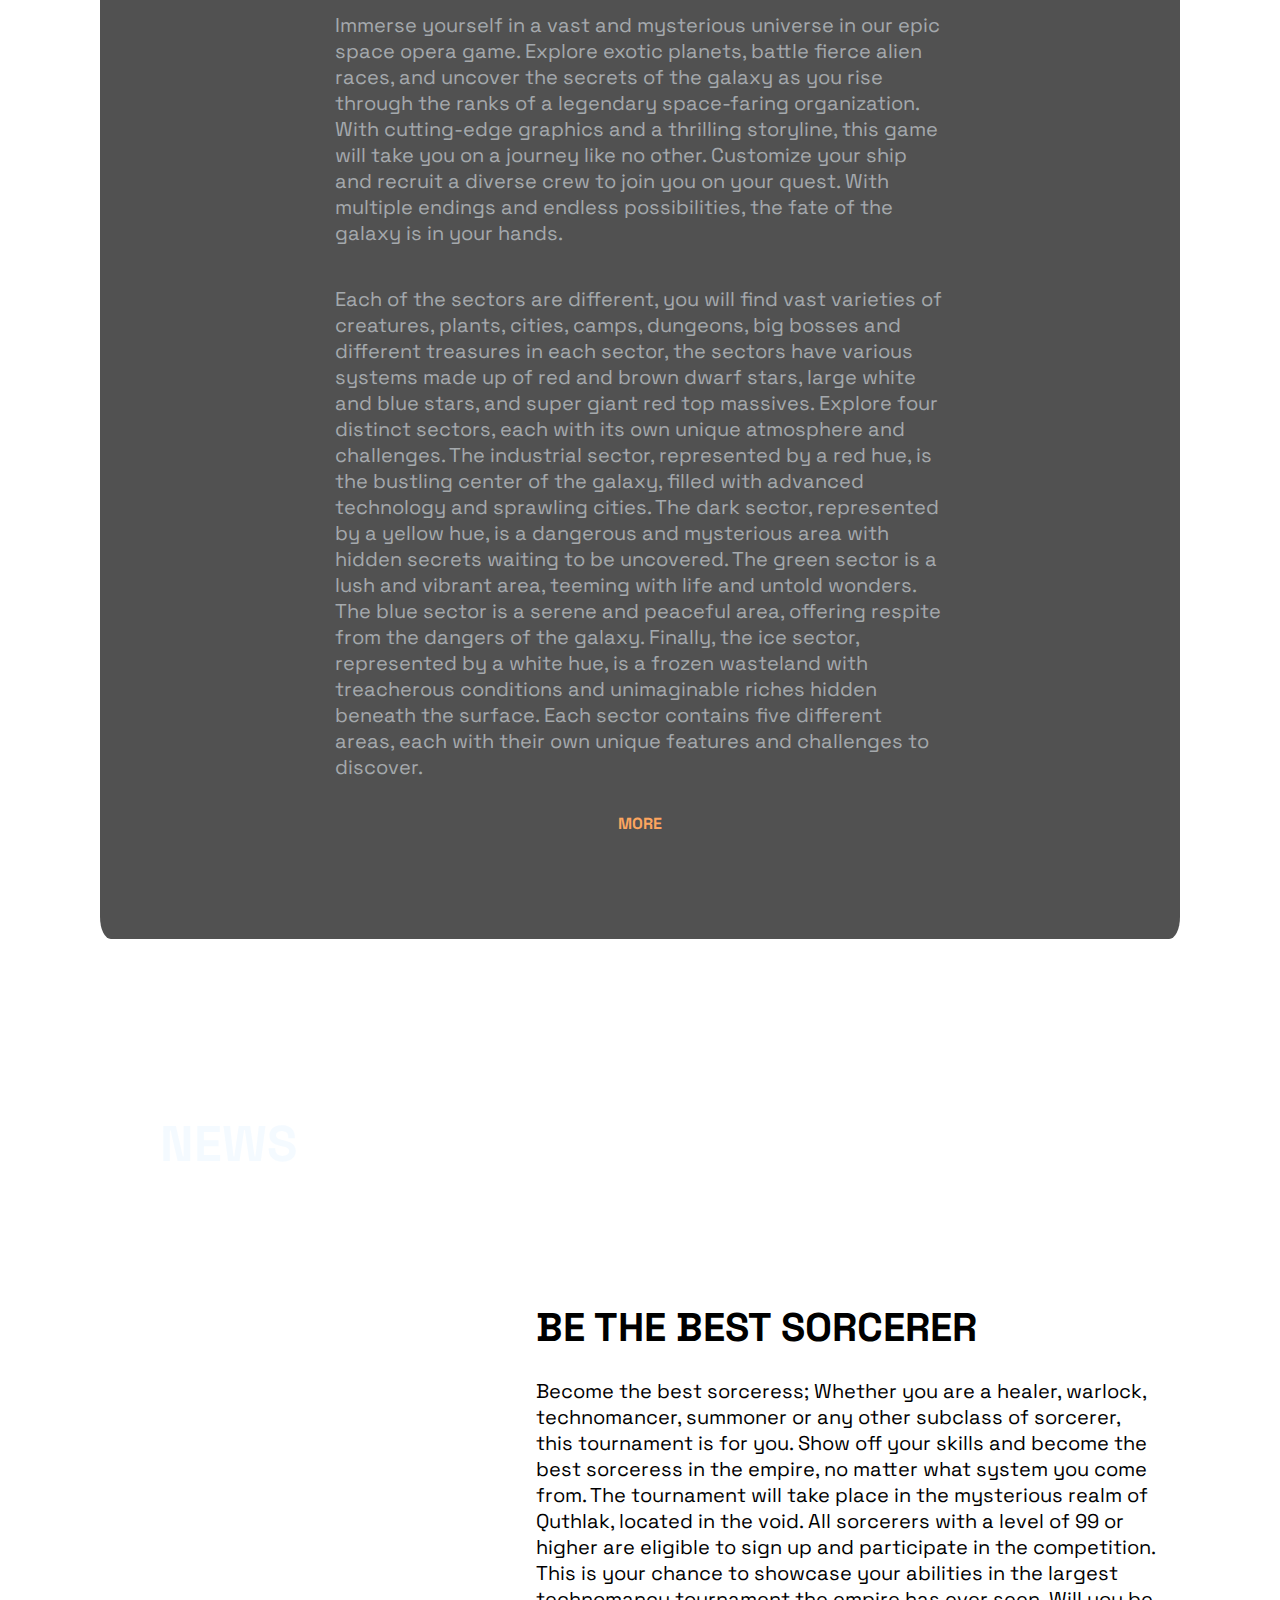
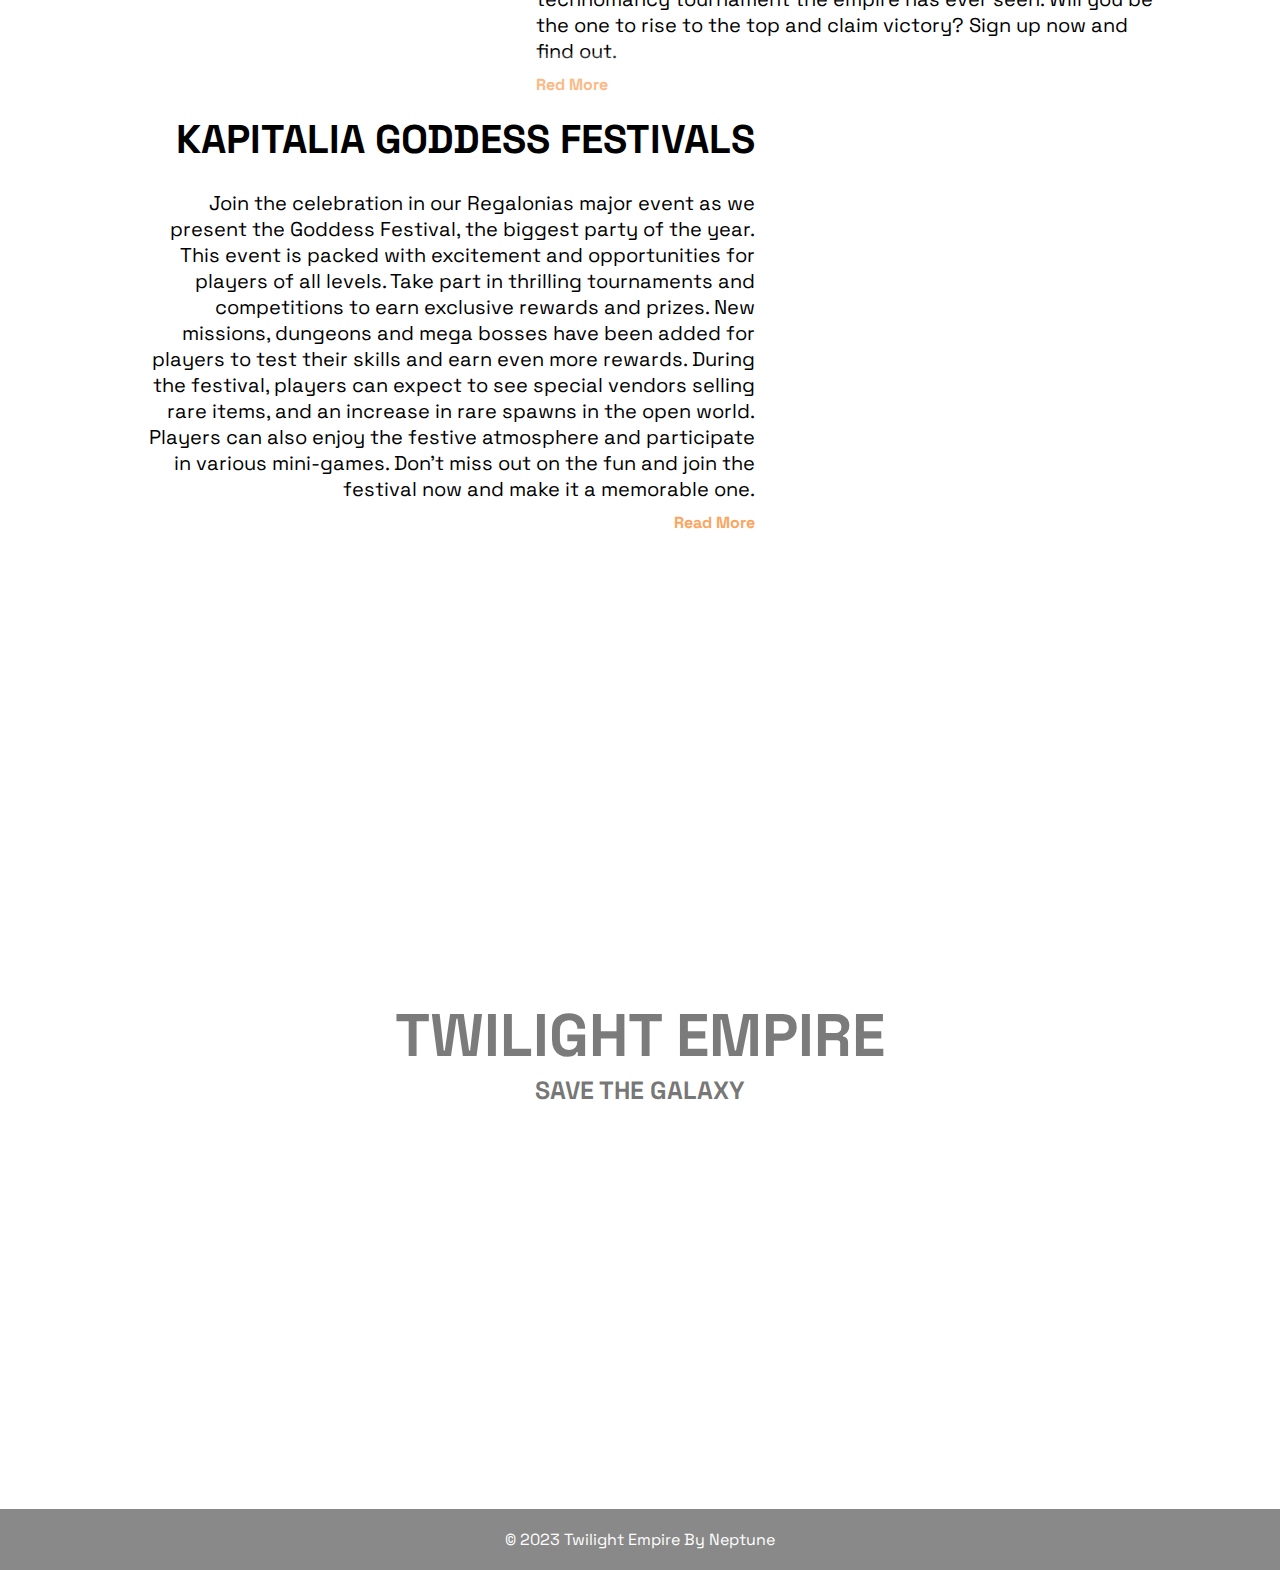
==== commit d0143ac8: "change names of regions" ====
--- a/index.html
+++ b/index.html
@@ -27,7 +27,7 @@
   <header class="main-header" id="home-id">
     <h1>TWILIGHT EMPIRE</h1>
     <p>CHOOSE YOUR PATH</p>
-    <a href="#paths-id">I'M READY</a>
+    <a href="zane.html" target="_blank">I'M READY</a>
   </header>
 
   <!-- classes -->
@@ -134,10 +134,10 @@
           <div class="card-left card-img-right-01"></div>
         </a>
         <div class="card-right">
-          <h3>KAPITALIA</h3>
+          <h3>REGALONIA</h3>
           <p>
             You will start your adventure directly in one of the biggest
-            cities in Kapitalia, you will be able to visit the taller towers
+            cities in Regalonia-Kapitalia, you will be able to visit the taller towers
             of the empire, appreciate the largest industrial complexes in the
             galaxy and discover the secrets of the Eranium mines.
           </p>
@@ -154,15 +154,15 @@
       <!-- 02 -->
       <div class="card-element">
         <div class="card-right2 text-left">
-          <h3>IESDORM</h3>
-          <p>
-            Iesdorm's domains are hundreds of planets full of challenges and
+          <h3>GLACIESDROM</h3>
+          <p>
+            Glaciesdrom's domains are hundreds of planets full of challenges and
             adventures, when you decide to start being a member of the icy
             systems, you decide to go straight into action, Iesdorm is full of
             entire training planets.
           </p>
           <p>
-            Eisdorm is the system where most of the planets are dangerous icy
+            Glaciesdrom is the system where most of the planets are dangerous icy
             training grounds and competitions, full of challenges and great
             fortresses that you will have to besiege with your friends.
           </p>
@@ -179,14 +179,14 @@
           <div class="card-left card-img-right-03"></div>
         </a>
         <div class="card-right">
-          <h3>ETERNAL SEA</h3>
+          <h3>HYDROTHARIX</h3>
           <p>
             The Eternal Sea is full of magical energy, the secrets of these
             systems will lead you to discover unimaginable secrets, incredible
             sources of knowledge and underwater treasures.
           </p>
           <p>
-            Eternal Sea is the mysterious sector where the water has created
+            Hydrotharix is the mysterious sector where the water has created
             complex and strange systems, here you can find many resources
             needed to upgrade weapons, ships and special abilities.
           </p>
@@ -196,14 +196,14 @@
       <!-- 04 -->
       <div class="card-element">
         <div class="card-right2 text-left">
-          <h3>WALDDORM</h3>
+          <h3>WALDDORMNIUM</h3>
           <p>
             The most legendary warriors have been born in Walddorm, these
             rocky planet systems are full of creatures you never imagined,
             creatures with which you can train and become a hero.
           </p>
           <p>
-            Walddorm is full of systems very similar to ours, many rocky
+            Walddormnium is full of systems very similar to ours, many rocky
             planets and gas giants are full of giant creatures that you will
             have to hunt in order to advance in your purpose.
           </p>
@@ -220,14 +220,14 @@
           <div class="card-left card-img-right-05"></div>
         </a>
         <div class="card-right">
-          <h3>RUKTH</h3>
+          <h3>RUKTH-A-TAR</h3>
           <p>
             The dark systems hide many mysteries, discover where the most
             ferocious pirates and great criminals hide their castles and steal
             their riches.
           </p>
           <p>
-            Rukth is the place where the fiercest alien-human hybrids dwell,
+            Rukth-A-Tar is the place where the fiercest alien-human hybrids dwell,
             dangerous systems full of threats await you here, but also great
             opportunities.
           </p>
@@ -312,7 +312,7 @@
         <div class="card-right2 text-left">
           <h3>KAPITALIA GODDESS FESTIVALS</h3>
           <p>
-            Join the celebration in our Kapitalia major event as we present
+            Join the celebration in our Regalonias major event as we present
             the Goddess Festival, the biggest party of the year. This event is
             packed with excitement and opportunities for players of all
             levels. Take part in thrilling tournaments and competitions to
@@ -339,7 +339,7 @@
 
   <footer>
     <p>&copy; 2023 Twilight Empire By Neptune</p>
-</footer>
+  </footer>
 </body>
 
 </html>--- a/style.css
+++ b/style.css
@@ -12,7 +12,11 @@
     min-height: 100vh;
     font-family: 'Space Grotesk', sans-serif;
     margin: 0px;
-}
+    cursor: url("https://cdn.discordapp.com/attachments/1050792777660780544/1085632679564808202/neptuneboy666_simple_2d_arrow_cursor_icon_d344e2d5-2dcf-49aa-b253-7da788f8b8aa_Custom.png"), auto;
+    
+}
+
+
 
 .main-nav {
     background-color: rgba(0, 0, 0, 0.637);
@@ -469,7 +473,7 @@
     height: 100vh;
 }
 footer {
-    background-color: #333;
+    background-color: #33333393;
     color: #fff;
     padding: 20px;
     text-align: center;
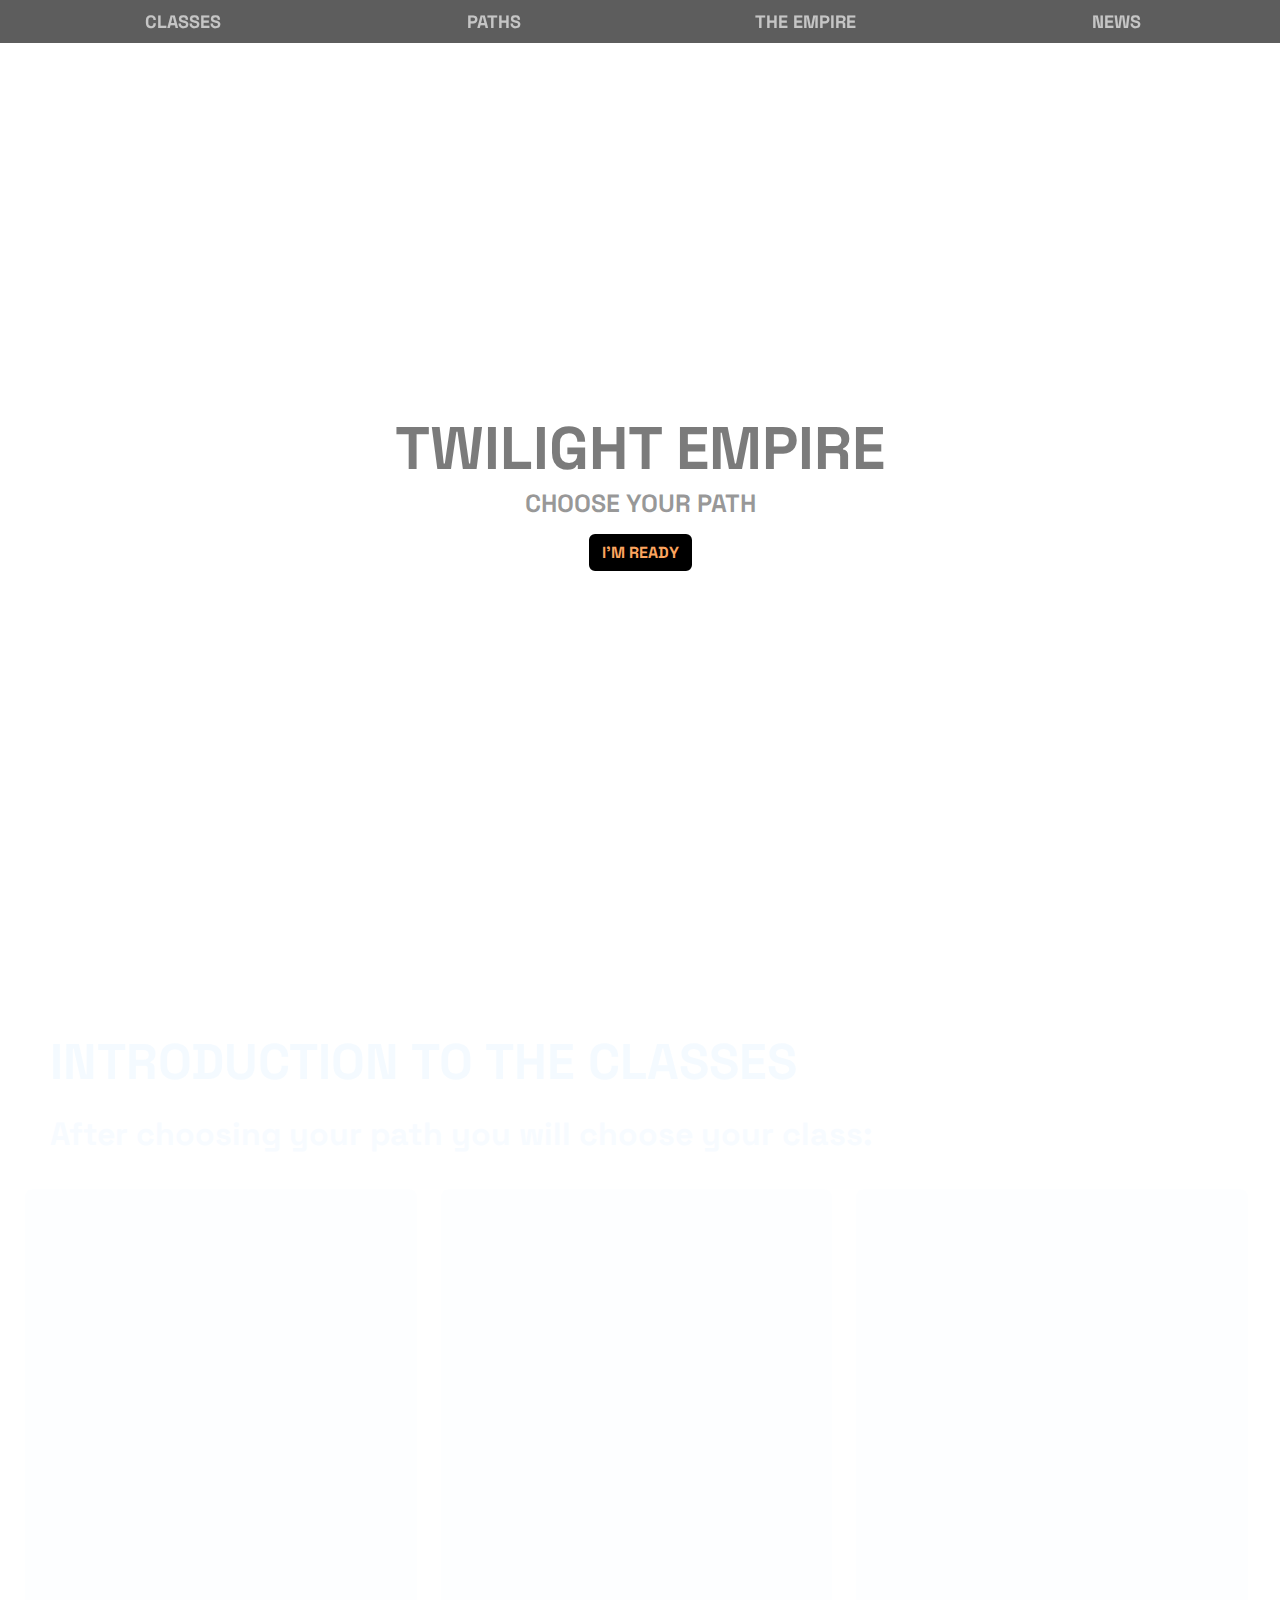
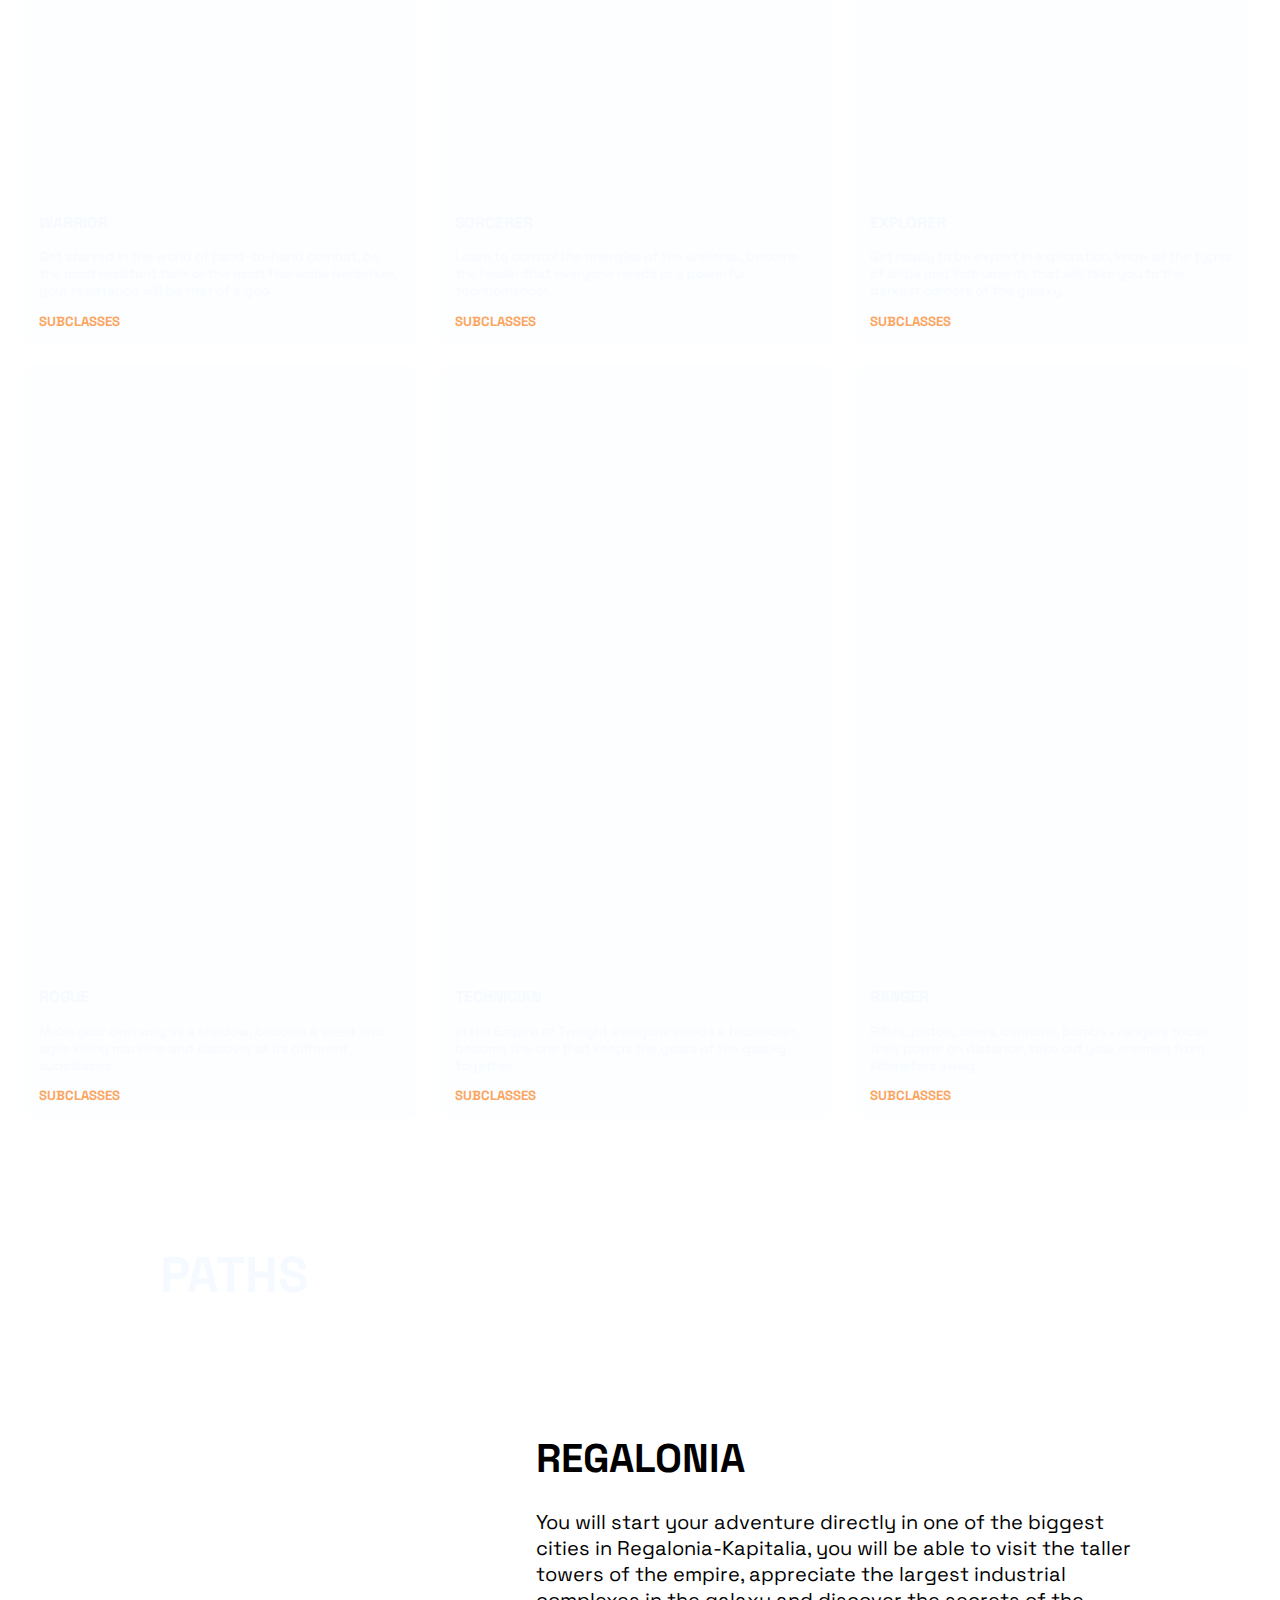
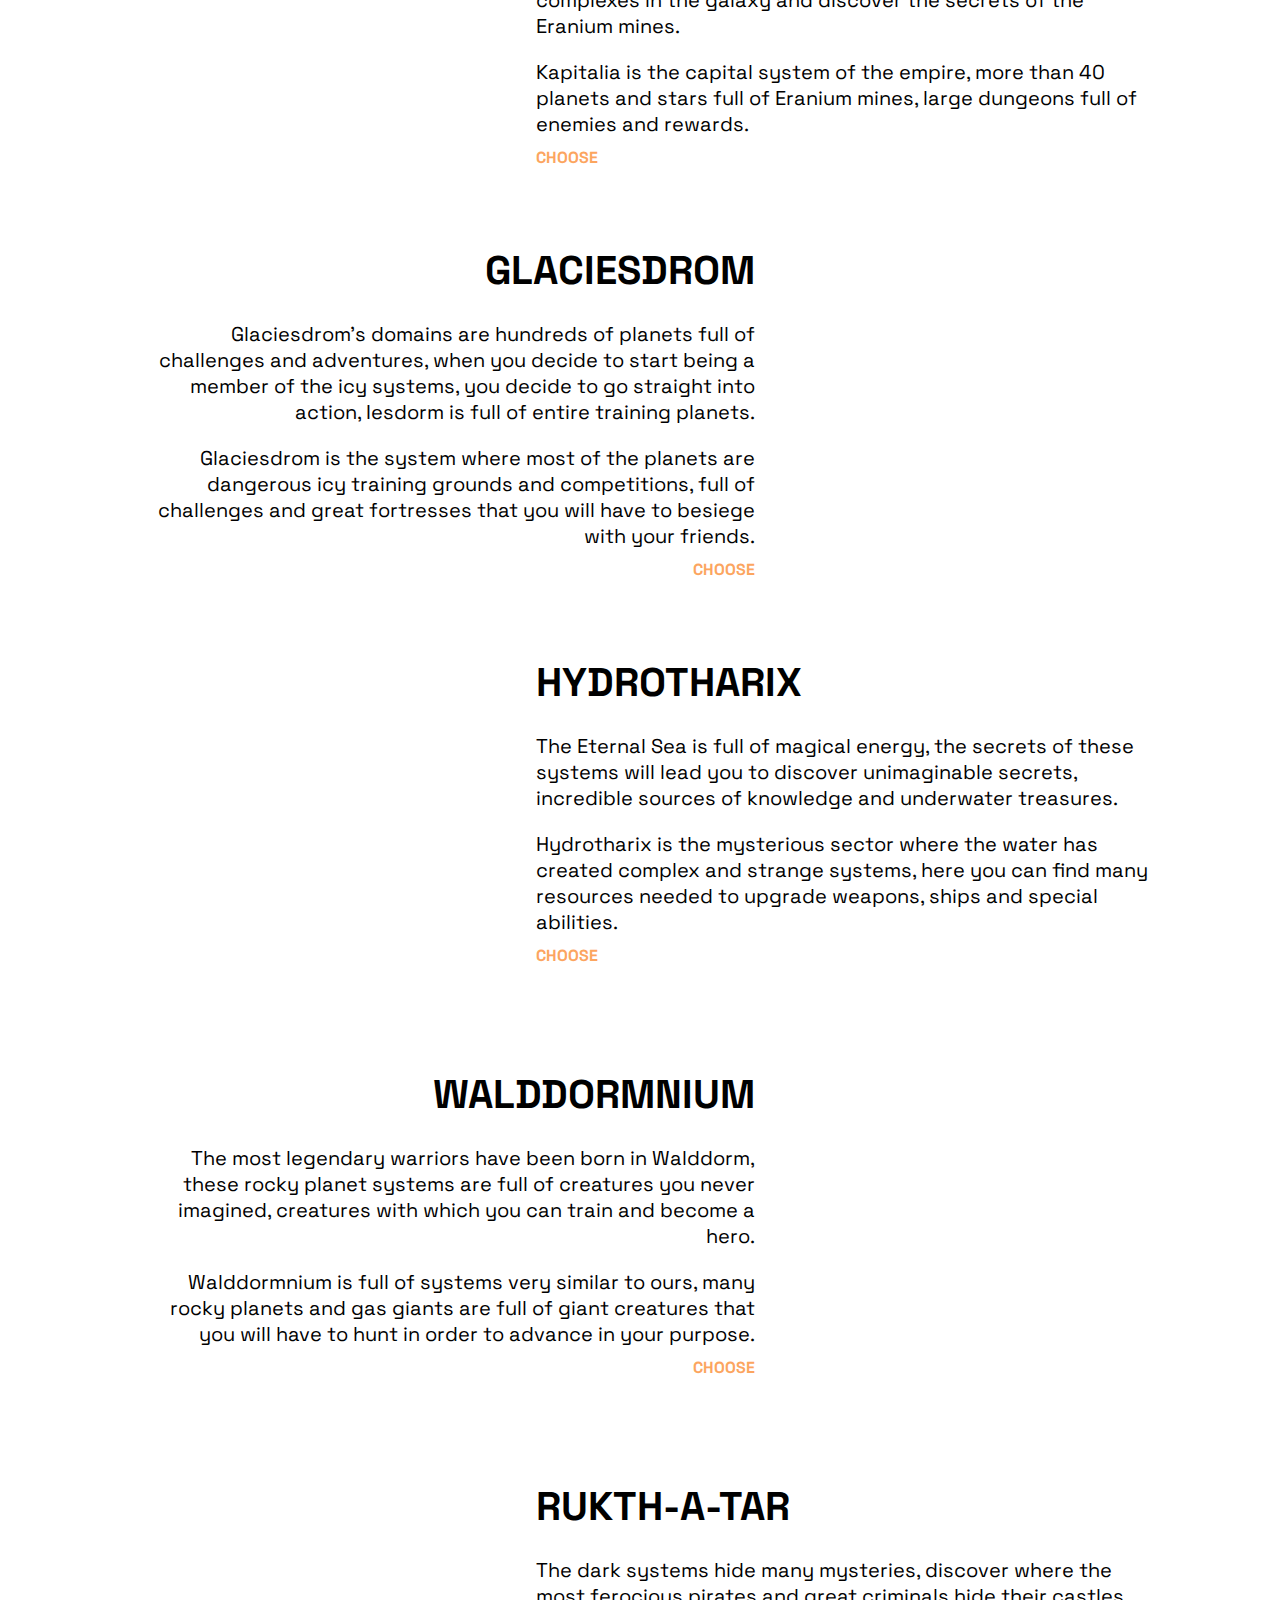
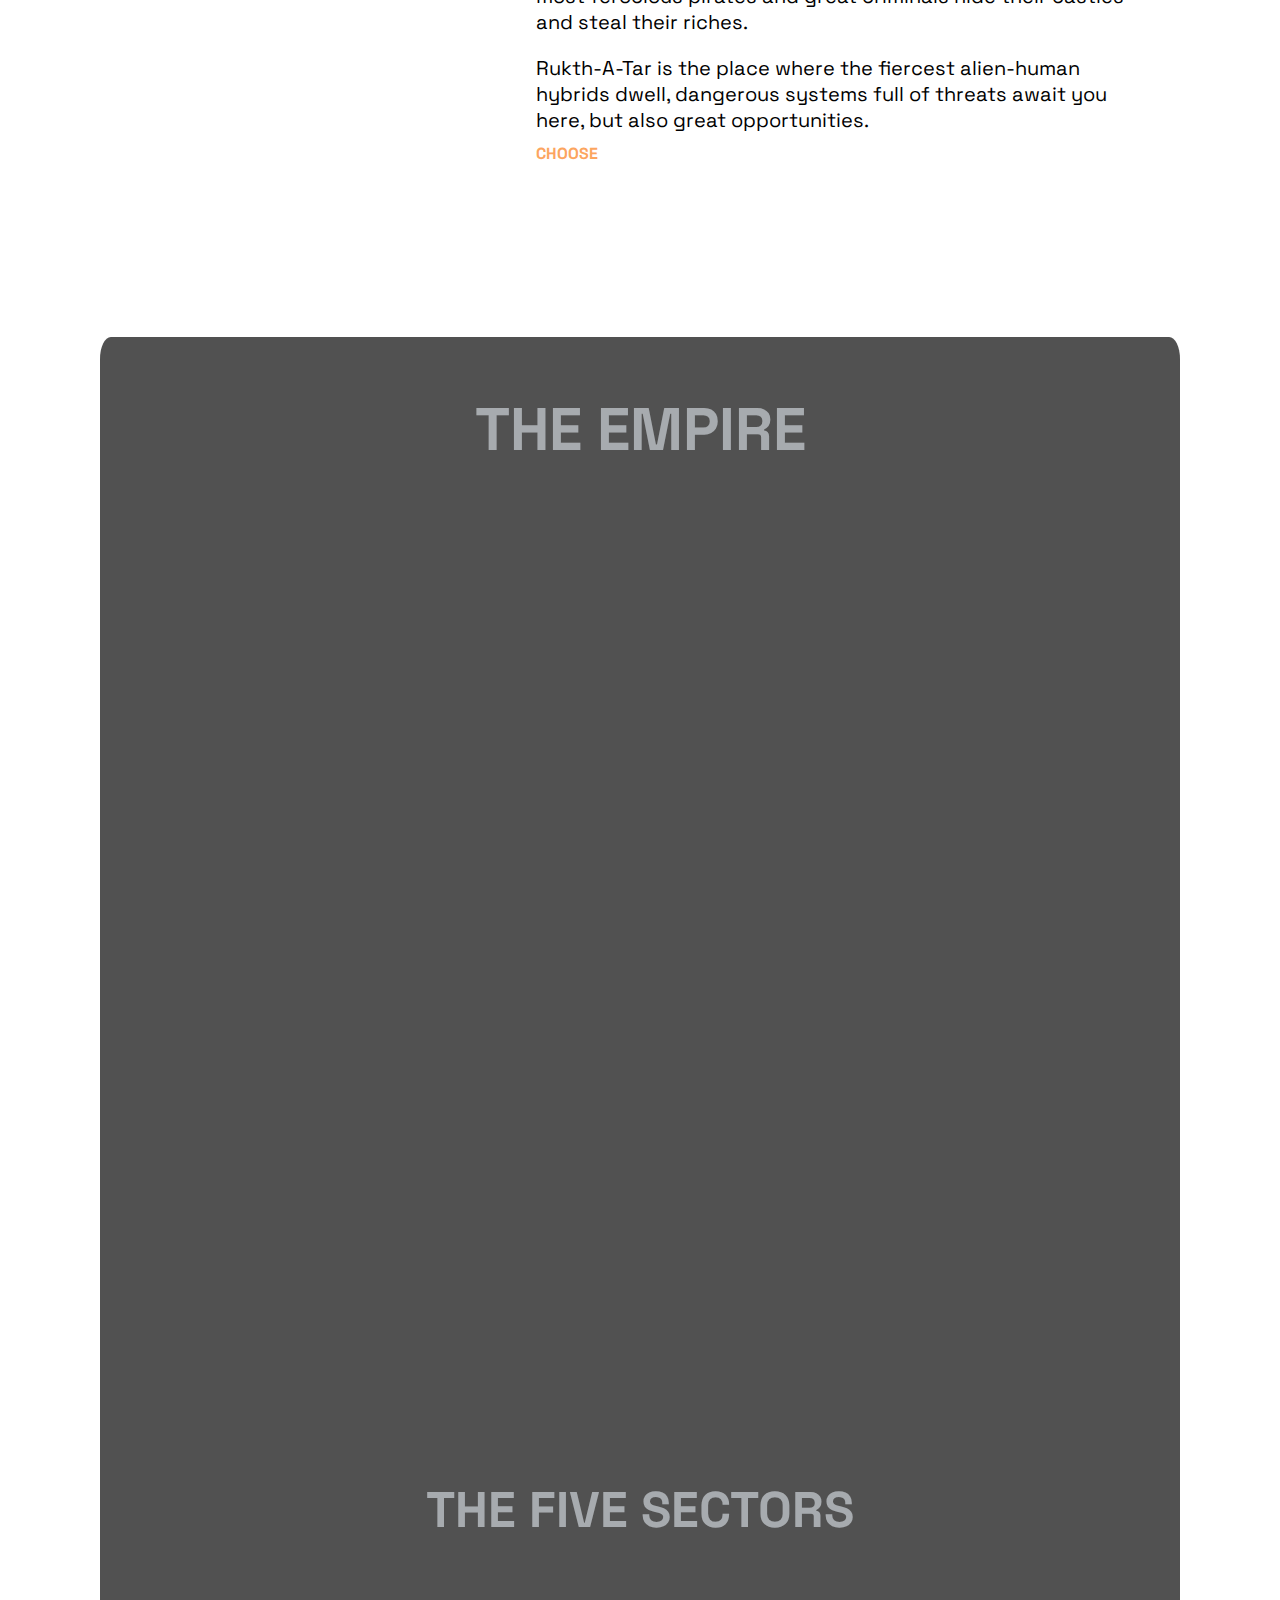
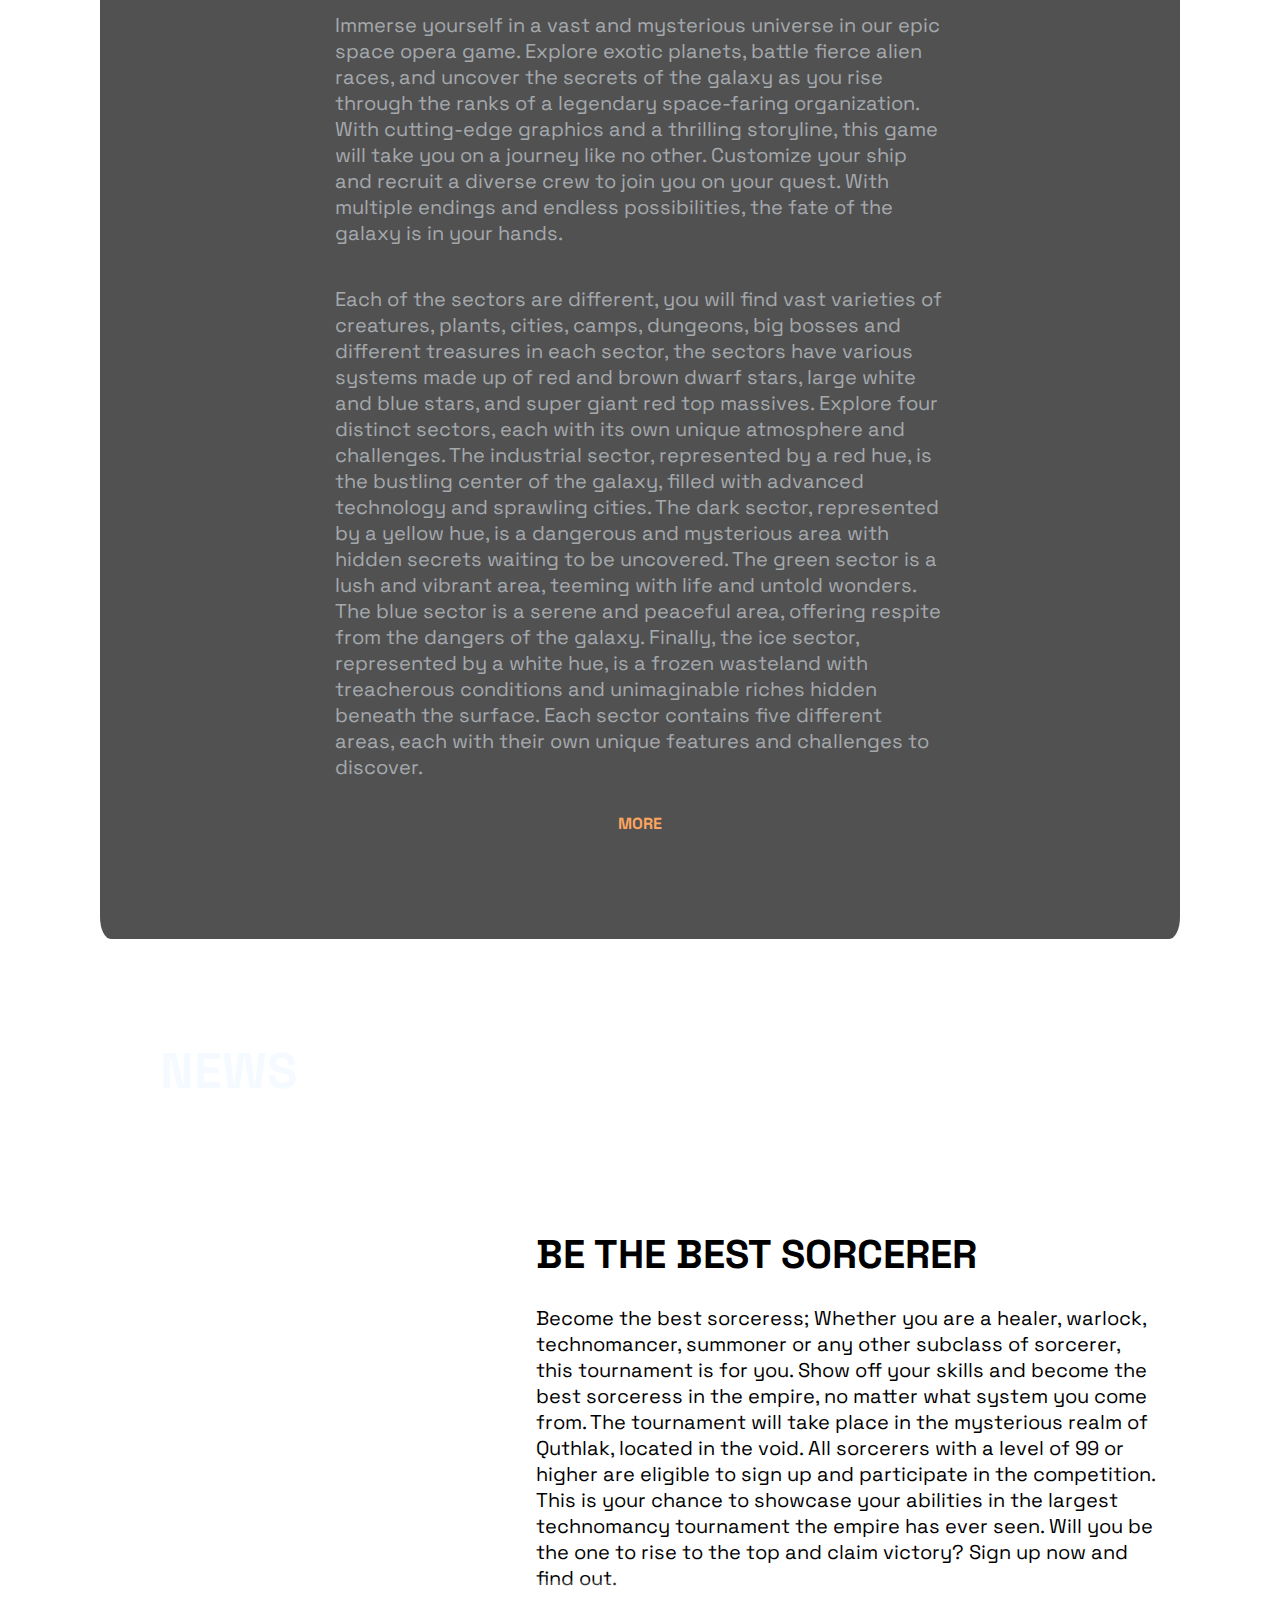
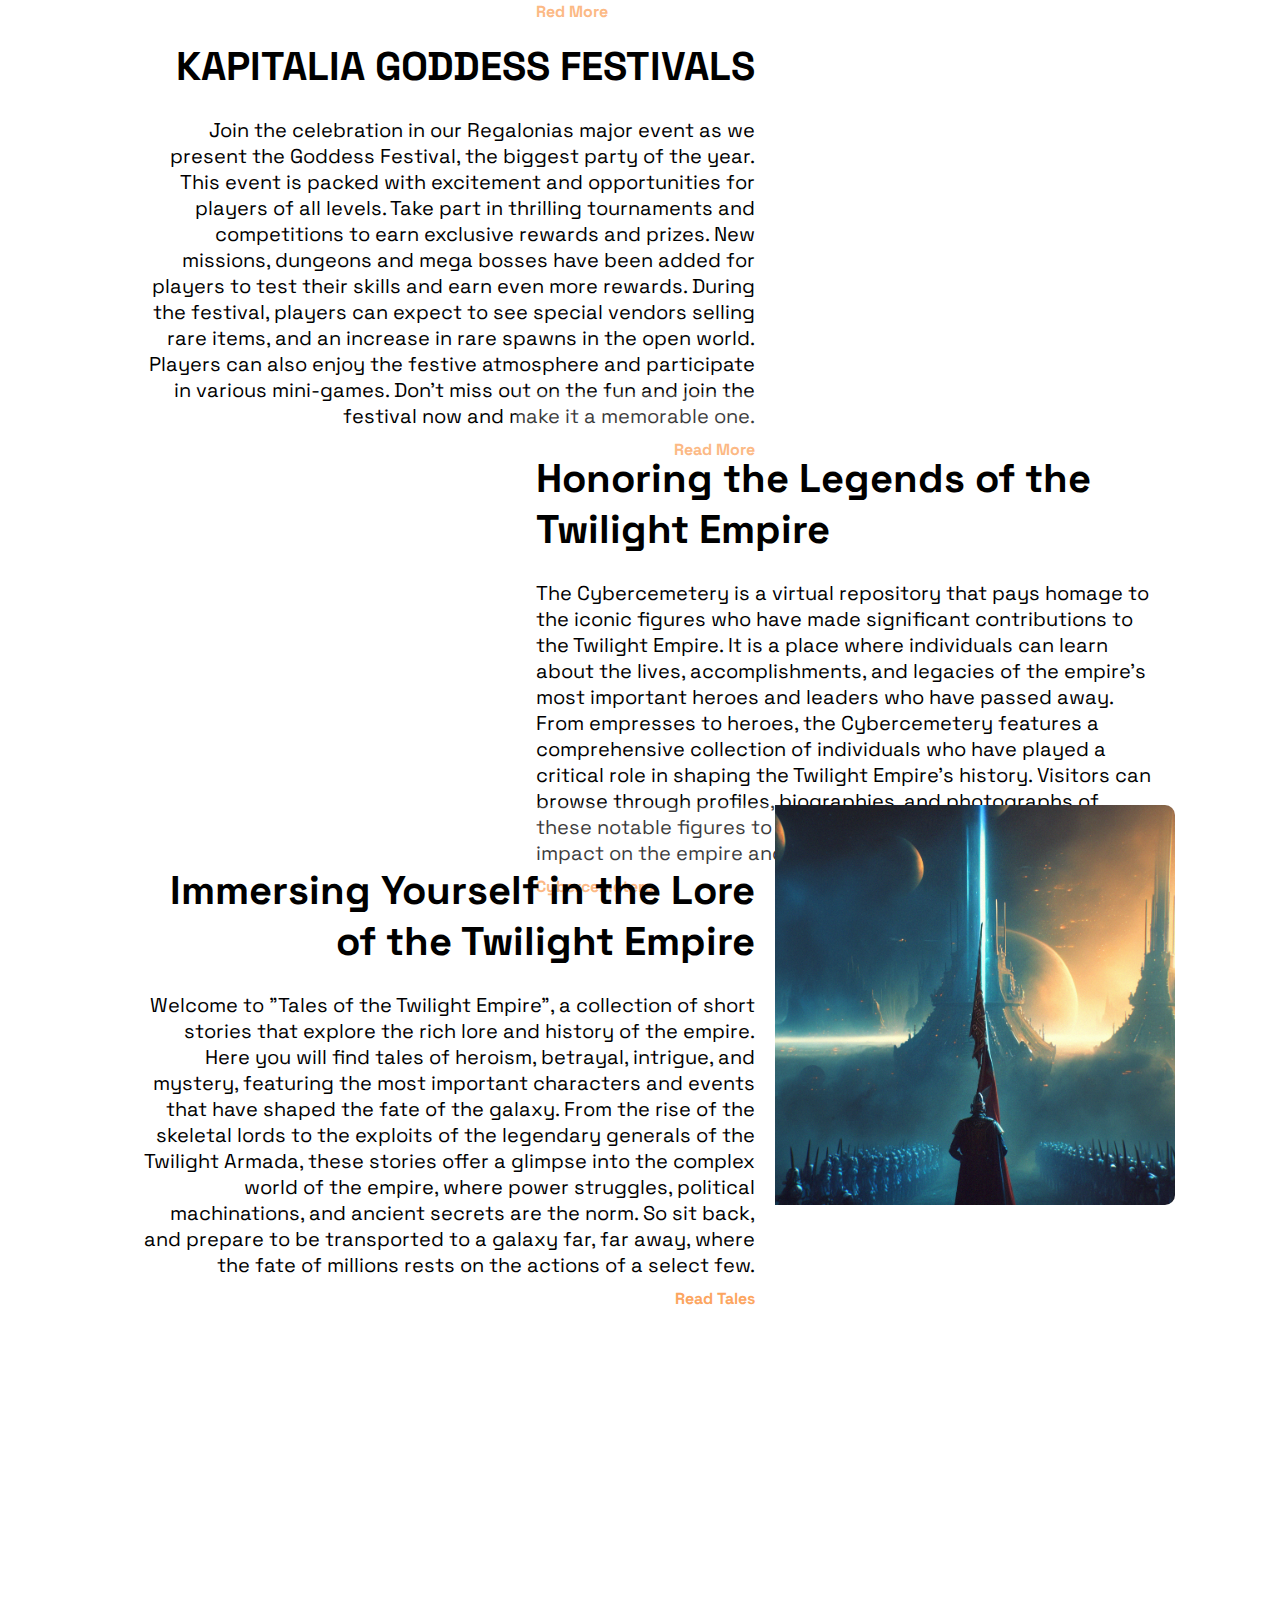
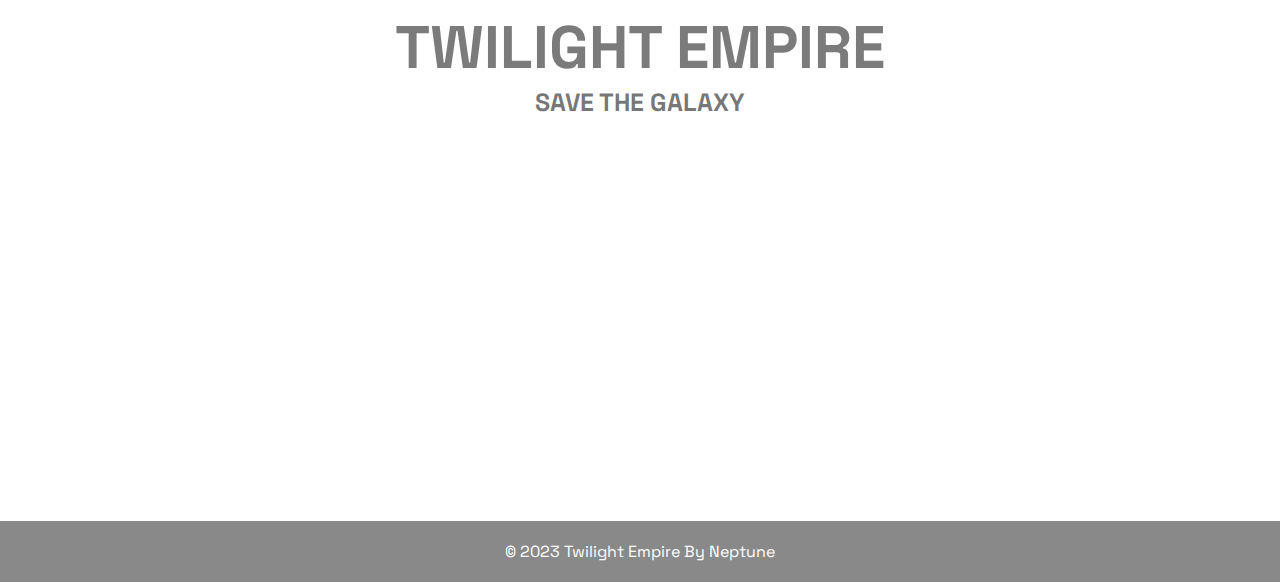
==== commit a89d7856: "added news to the news section" ====
--- a/index.html
+++ b/index.html
@@ -27,7 +27,7 @@
   <header class="main-header" id="home-id">
     <h1>TWILIGHT EMPIRE</h1>
     <p>CHOOSE YOUR PATH</p>
-    <a href="zane.html" target="_blank">I'M READY</a>
+    <a href="#news-id" target="_blank">I'M READY</a>
   </header>
 
   <!-- classes -->
@@ -325,9 +325,51 @@
             and join the festival now and make it a memorable one.
           </p>
           <a href="#home-id">Read More</a>
+
         </div>
         <a href="#">
           <div class="card-left2 card-img-right-07"></div>
+        </a>
+      </div>
+
+      <div class="card-element">
+        <a href="#">
+          <div class="card-left card-img-right-08"></div>
+        </a>
+        <div class="card-right">
+          <h3>Honoring the Legends of the Twilight Empire</h3>
+          <p>
+            The Cybercemetery is a virtual repository that pays homage to the iconic figures who have made significant
+            contributions to the Twilight Empire. It is a place where individuals can learn about the lives,
+            accomplishments, and legacies of the empire's most important heroes and leaders who have passed away.
+
+            From empresses to heroes, the Cybercemetery features a comprehensive collection of individuals who have
+            played a critical role in shaping the Twilight Empire's history. Visitors can browse through profiles,
+            biographies, and photographs of these notable figures to gain a deeper understanding of their impact on the
+            empire and beyond.
+          </p>
+          <a href="indexkamoya.html" target="_blank">Cybercemetery</a>
+        </div>
+      </div>
+
+      <div class="card-element">
+        <div class="card-right2 text-left">
+          <h3>Immersing Yourself in the Lore of the Twilight Empire</h3>
+          <p>
+            Welcome to "Tales of the Twilight Empire", a collection of short stories that explore the rich lore and
+            history of the empire. Here you will find tales of heroism, betrayal, intrigue, and mystery, featuring the
+            most important characters and events that have shaped the fate of the galaxy.
+
+            From the rise of the skeletal lords to the exploits of the legendary generals of the Twilight Armada, these
+            stories offer a glimpse into the complex world of the empire, where power struggles, political machinations,
+            and ancient secrets are the norm. So sit back, and prepare to be transported to a galaxy far, far away,
+            where the fate of millions rests on the actions of a select few.
+          </p>
+          <a href="zane.html">Read Tales</a>
+
+        </div>
+        <a href="#">
+          <div class="card-left2 card-img-right-09"></div>
         </a>
       </div>
     </div>
--- a/style.css
+++ b/style.css
@@ -189,6 +189,14 @@
 
 .card-img-right-07 {
     background-image: url("https://cdn.discordapp.com/attachments/1050792777660780544/1065421206569889853/neptuneboy666_people_dressing_many_jewels_aboard_a_luxury_space_22e86e0f-026b-4827-bdc9-696ed0dbff0d.jpg");
+}
+
+.card-img-right-08 {
+    background-image: url(".//images/cybercementery.jpg");
+}
+
+.card-img-right-09 {
+    background-image: url(".//images/tales\ cover.jpg");
 }
 
 .card-right {
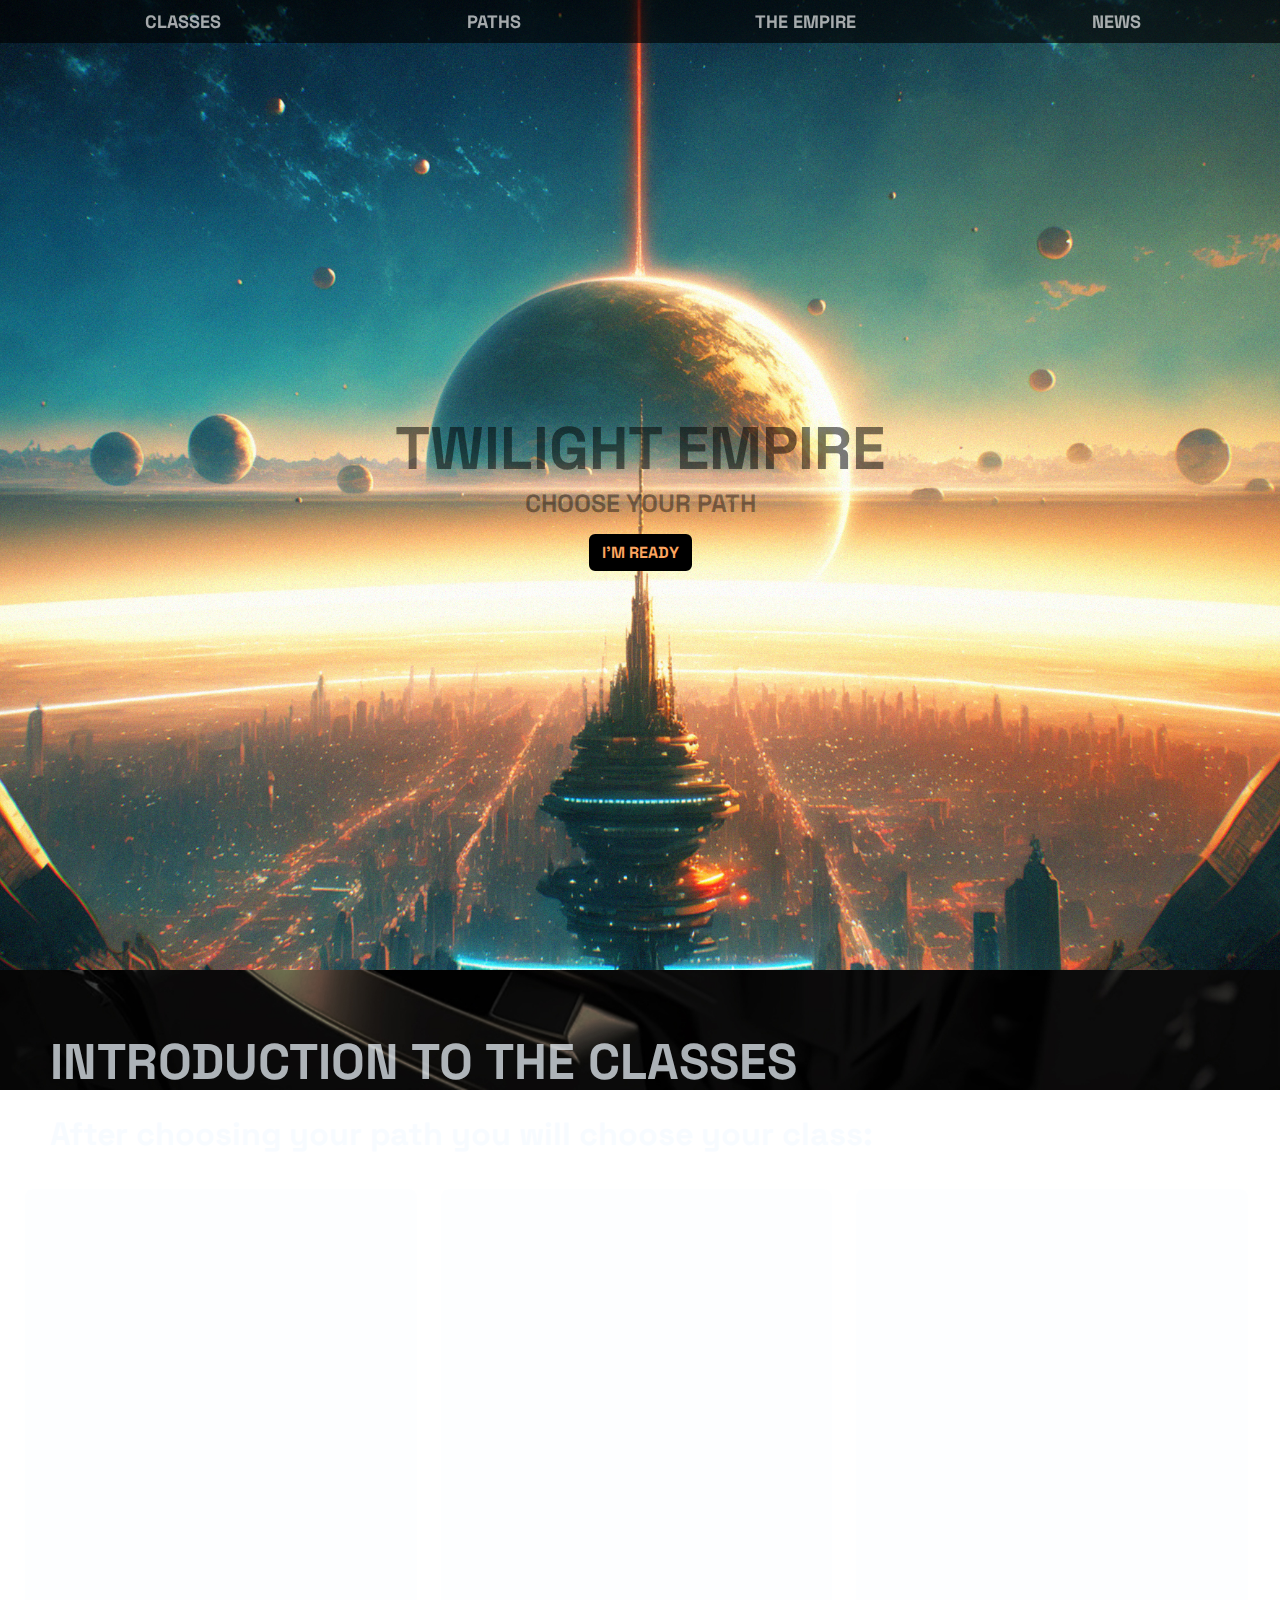
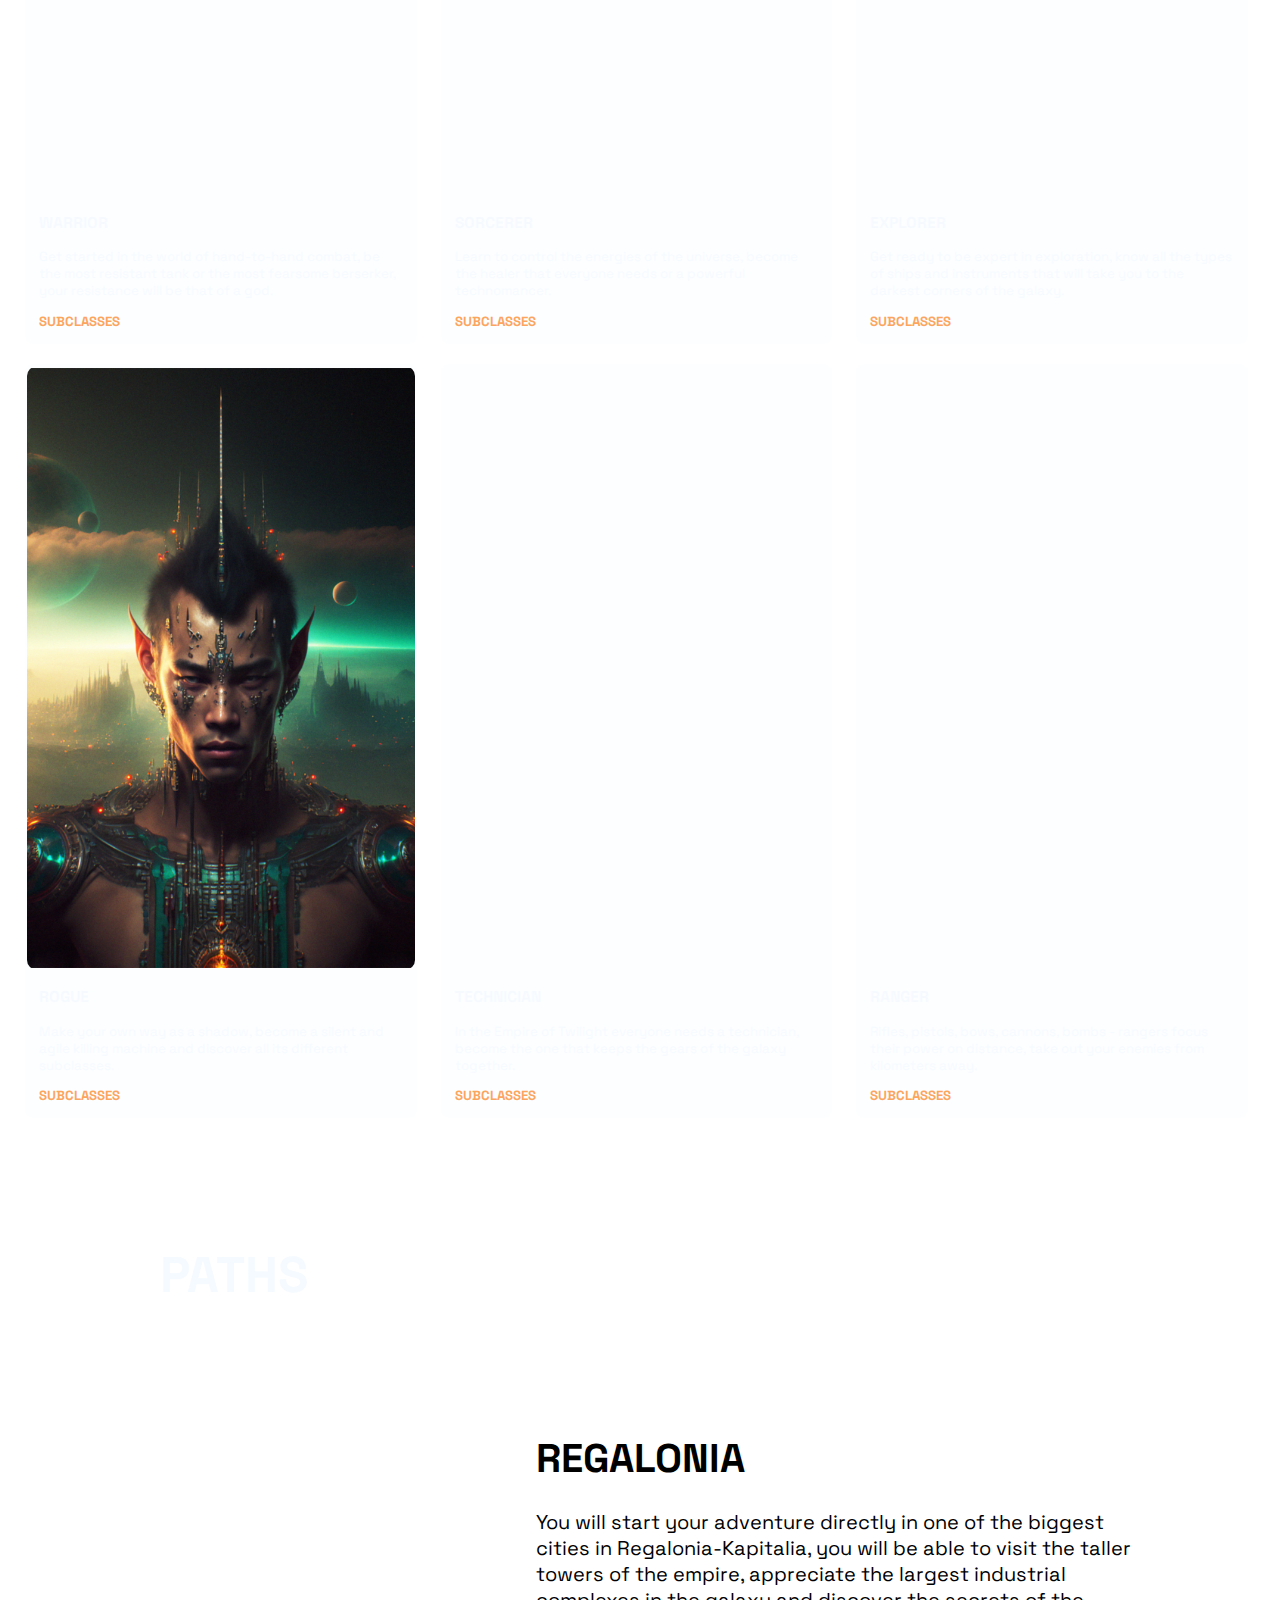
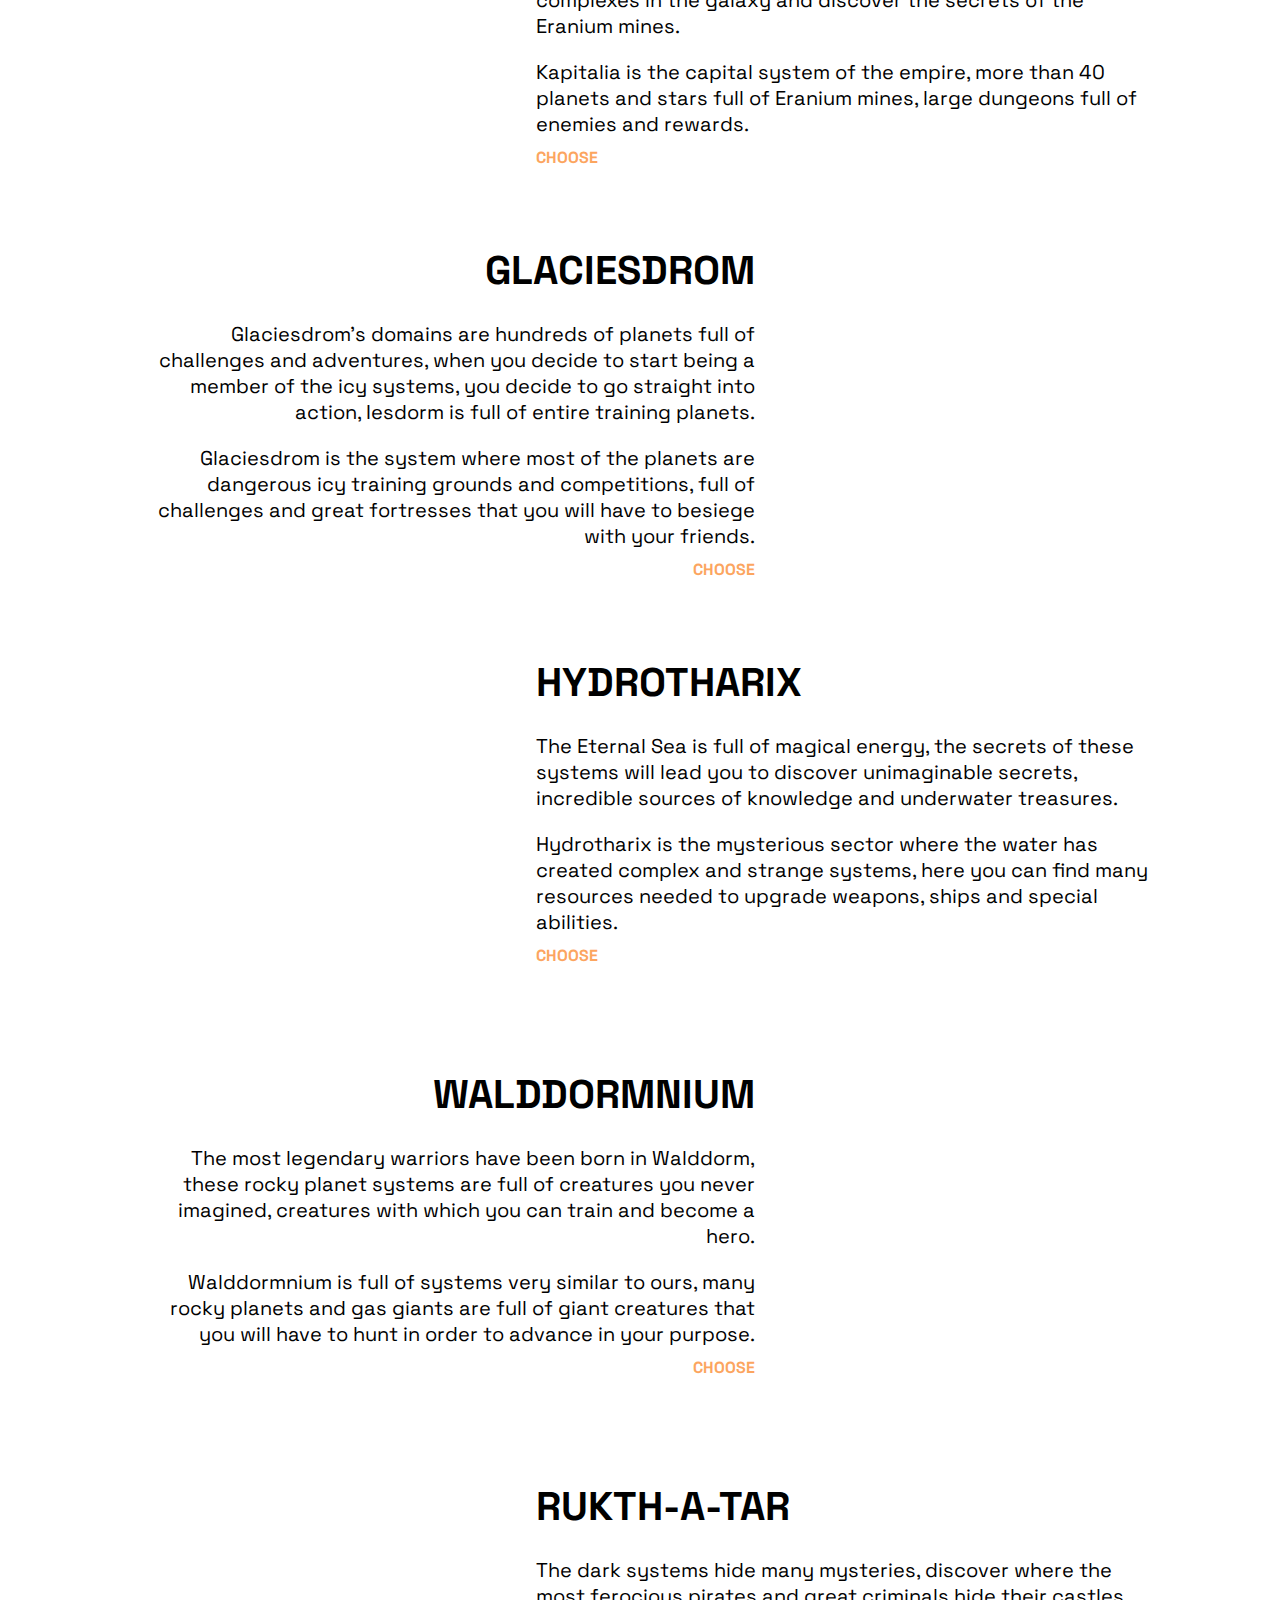
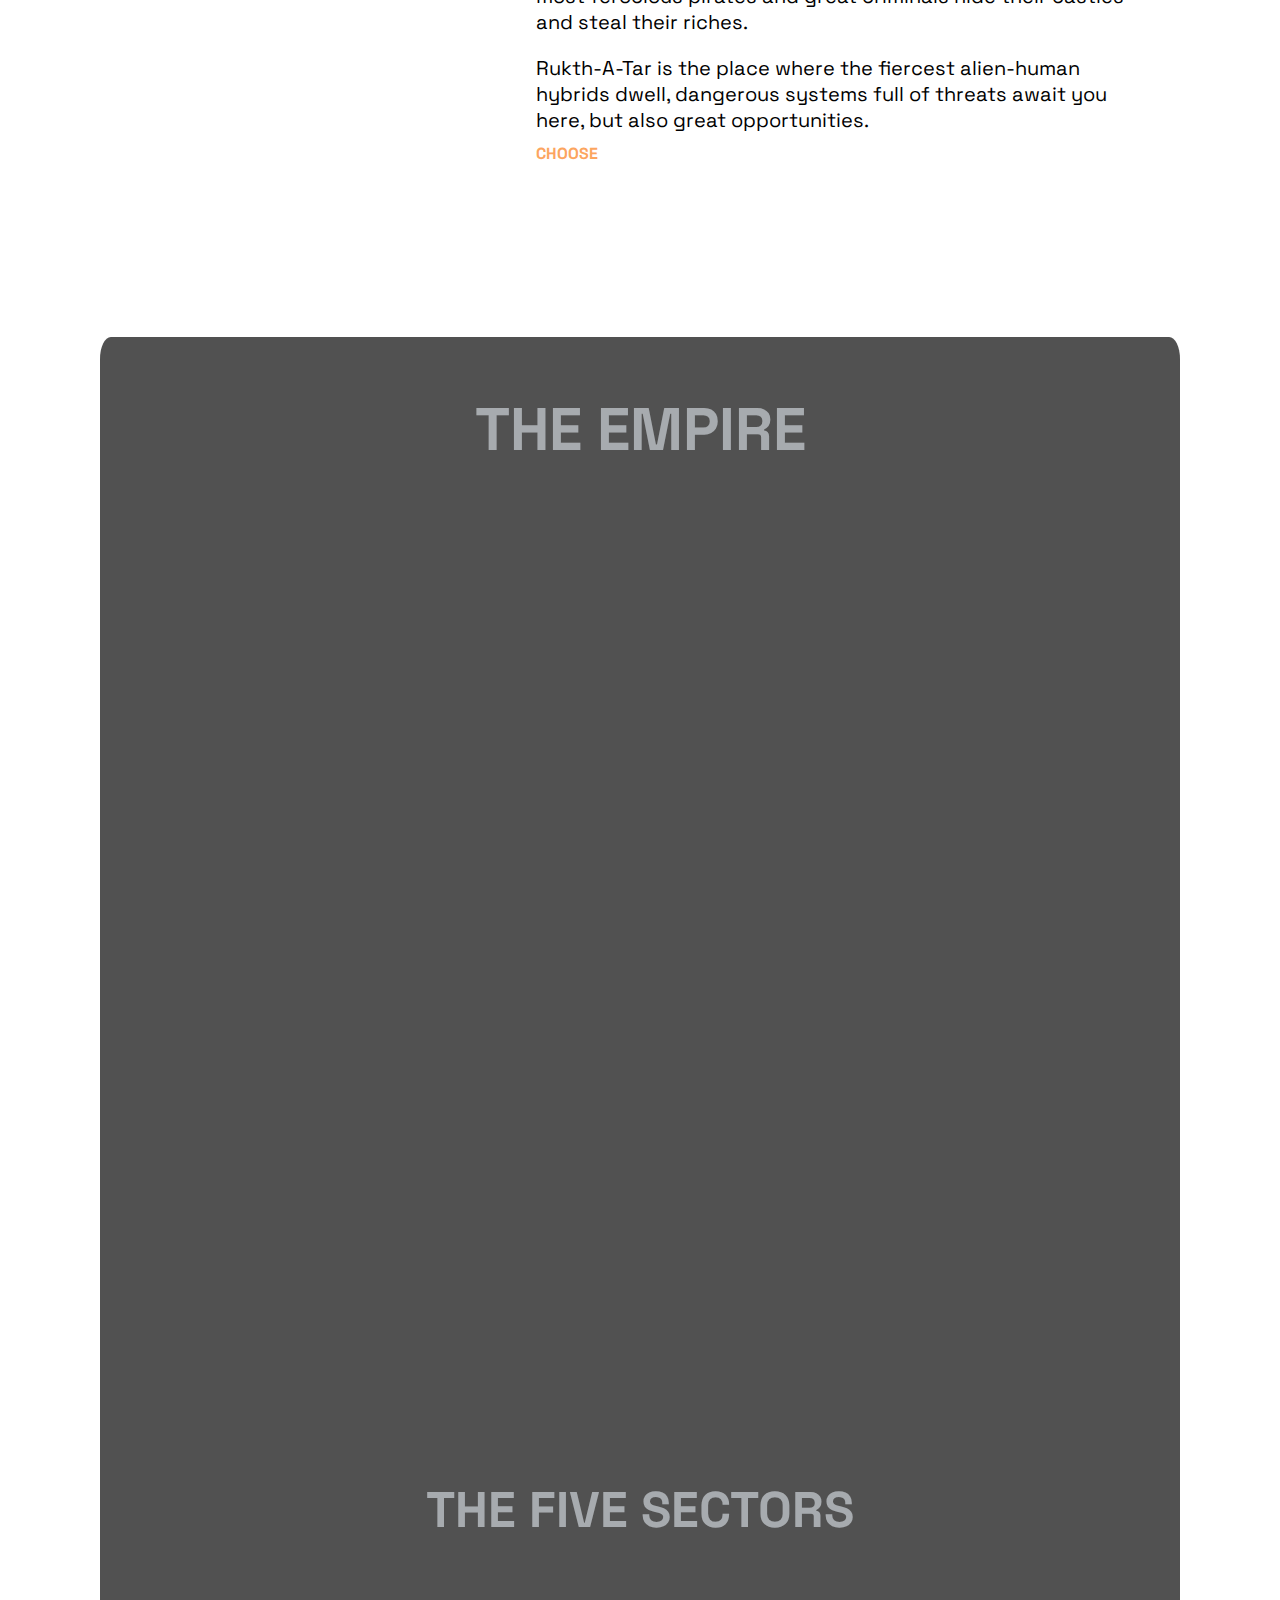
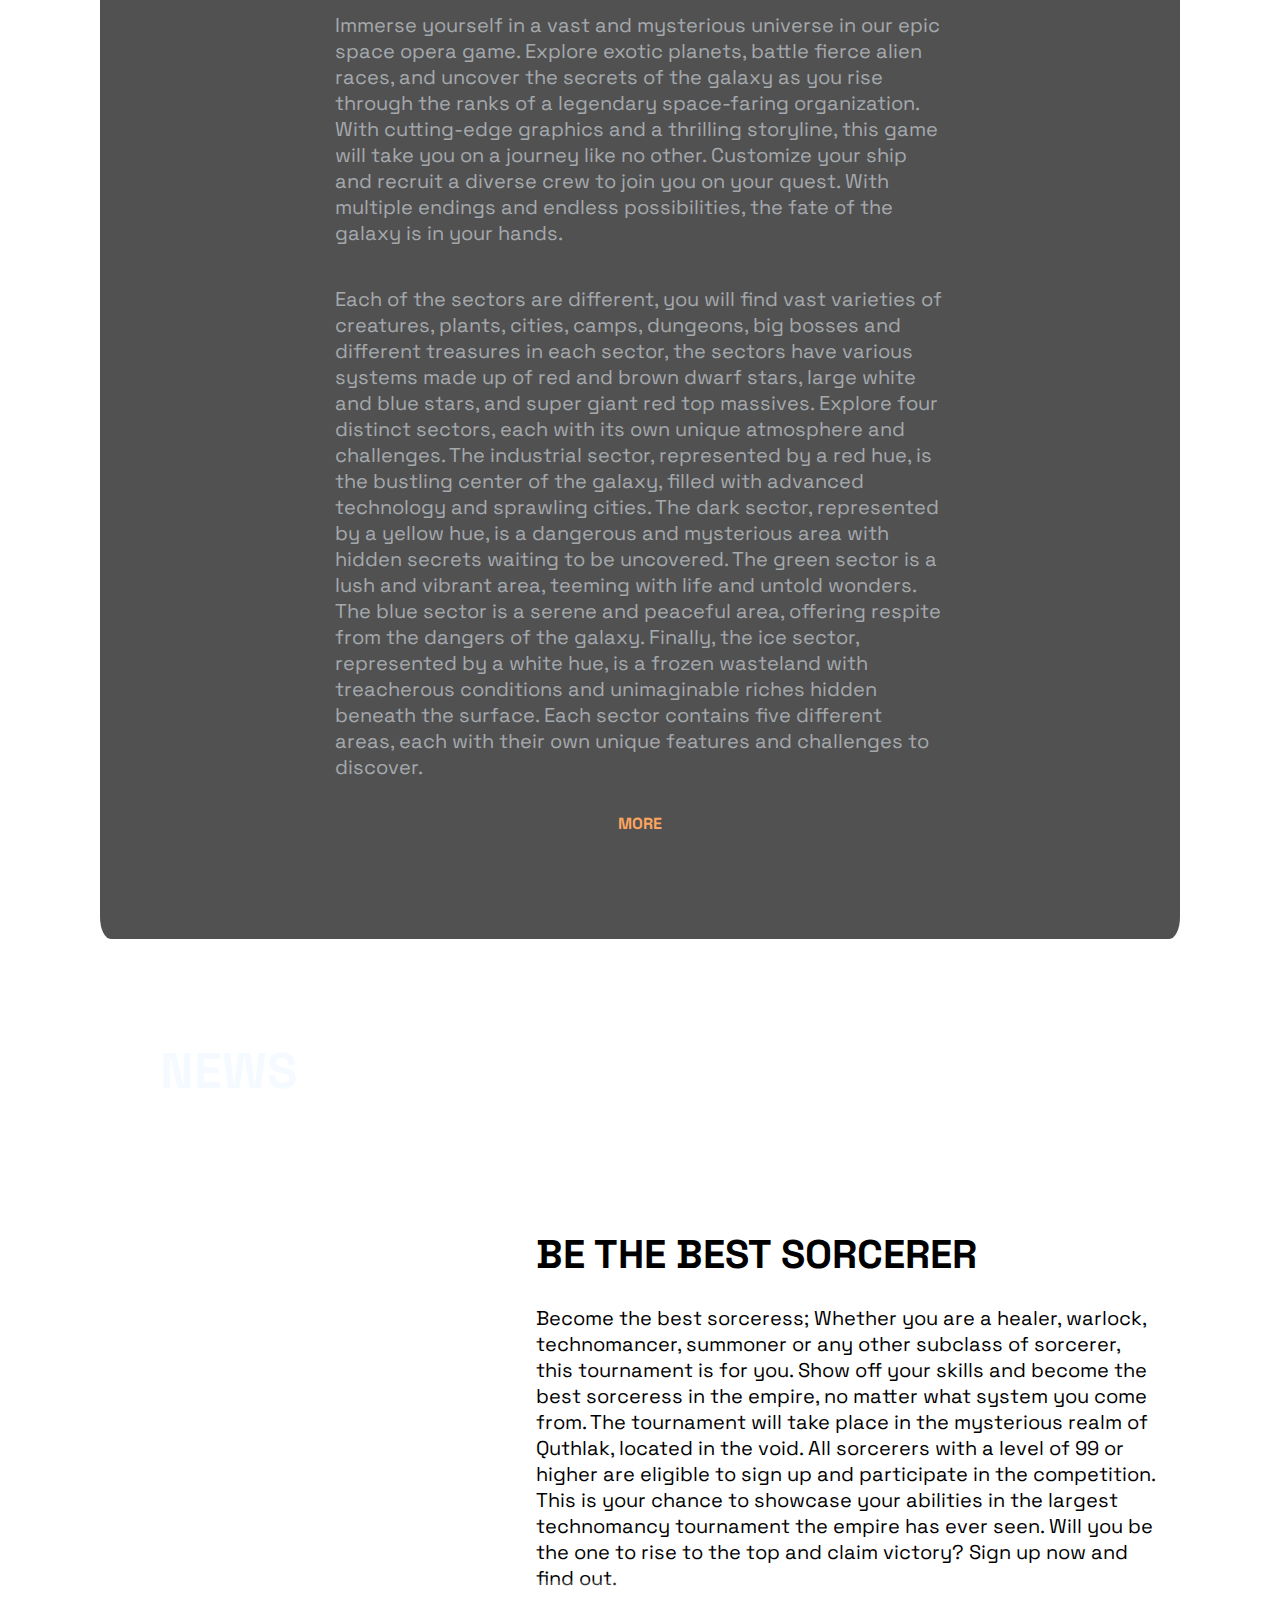
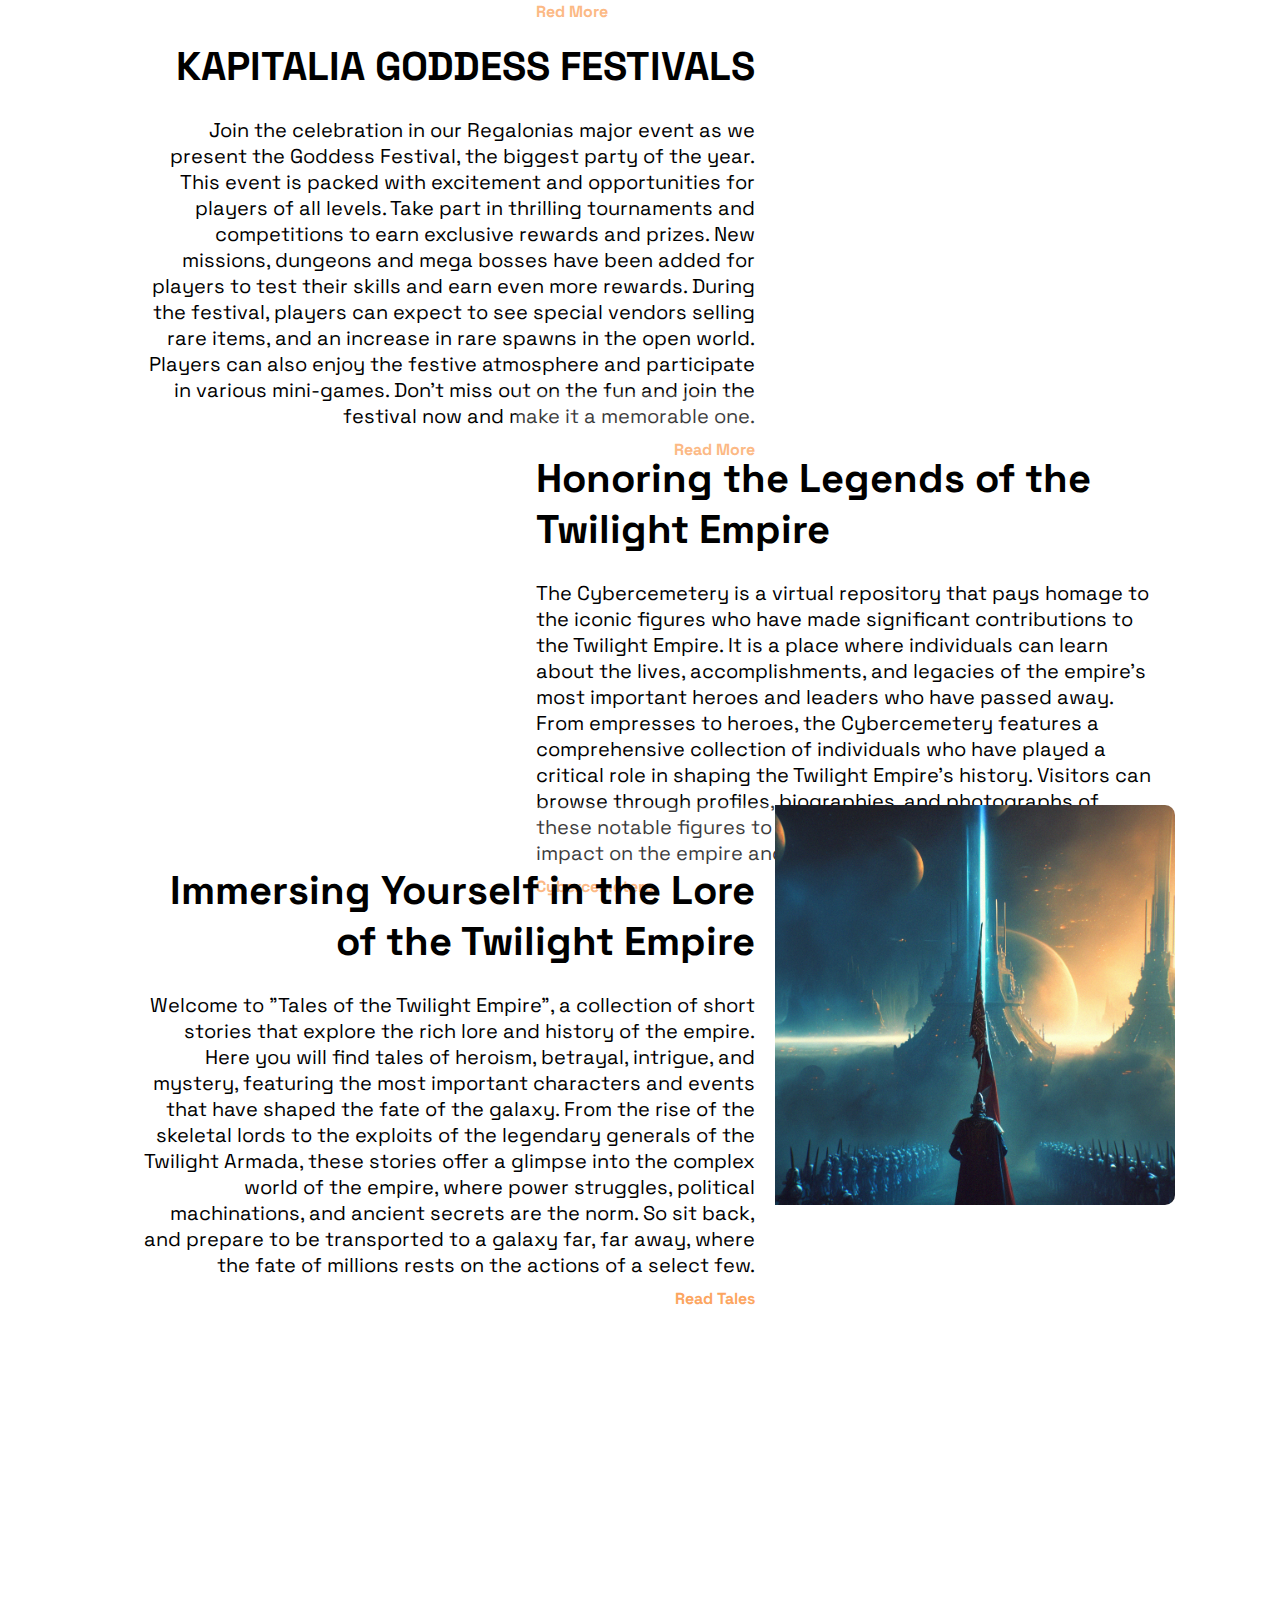
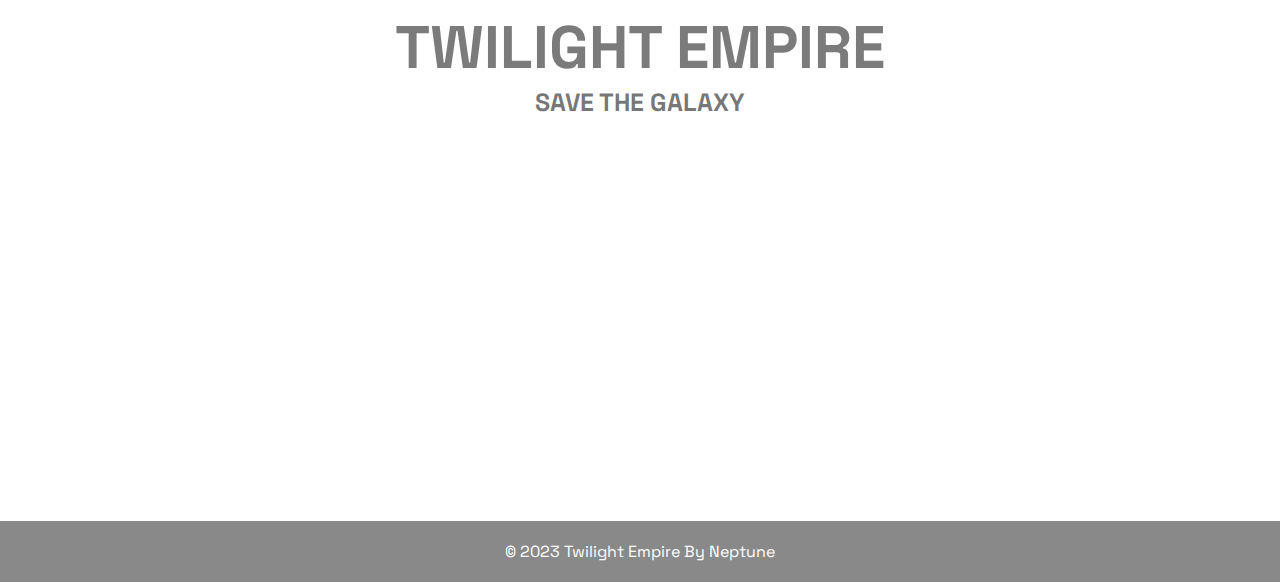
==== commit 2b143b59: "work in the tablessite" ====
--- a/index.html
+++ b/index.html
@@ -276,7 +276,7 @@
       unique features and challenges to discover.
     </p>
 
-    <a href="#classes-id">MORE</a>
+    <a href="indextables.html">MORE</a>
   </div>
 
   <main class="main-paths" id="news-id">
--- a/style.css
+++ b/style.css
@@ -3,7 +3,7 @@
 }
 
 body {
-    background-image: url("https://cdn.discordapp.com/attachments/1050792777660780544/1064950262361501746/backgorundtotal2khightech.jpg");
+    background-image: url(".//images/backgorundtotal2khightech.jpg");
     background-attachment: fixed;
     background-position: center;
     background-repeat: no-repeat;
@@ -48,7 +48,7 @@
 
 .main-header {
     min-height: 100vh;
-    background-image: url("https://cdn.discordapp.com/attachments/1050792777660780544/1064950262667673610/backgroundmain.jpg");
+    background-image: url(".//images/regalonia\ header.jpg");
     background-position: bottom;
     background-size: cover;
     background-repeat: no-repeat;
@@ -164,31 +164,31 @@
 
 
 .card-img-right-01 {
-    background-image: url("https://cdn.discordapp.com/attachments/1050792777660780544/1065309752374079548/capital.jpg");
+    background-image: url(".//images/capital.jpg");
 }
 
 .card-img-right-02 {
-    background-image: url("https://cdn.discordapp.com/attachments/1050792777660780544/1065309751551987732/ice.jpg");
+    background-image: url(".//images/ice.jpg");
 }
 
 .card-img-right-03 {
-    background-image: url("https://cdn.discordapp.com/attachments/1050792777660780544/1065309750637637662/water.jpg");
+    background-image: url(".//images/water.jpg");
 }
 
 .card-img-right-04 {
-    background-image: url("https://cdn.discordapp.com/attachments/1050792777660780544/1065297530897829918/neptuneboy666_elvish_city_future_space_high_definition_landscap_7dfd3d26-b967-4a3e-baaf-1d050ec310c5.jpg");
+    background-image: url(".//images/Walddrom.jpg");
 }
 
 .card-img-right-05 {
-    background-image: url("https://cdn.discordapp.com/attachments/1050792777660780544/1065297812981551206/neptuneboy666_dark_city._in_a_Zdzisaw_Beksiski_universe_in_the__fd0aeef1-8ace-4e6d-ba7a-3e634751016d.jpg");
+    background-image: url(".//images/rukth.jpg");
 }
 
 .card-img-right-06 {
-    background-image: url("https://cdn.discordapp.com/attachments/1050792777660780544/1065312842905038858/neptuneboy666_lady_empress_of_the_galactic_empire_with_many_jew_f0c92db2-f313-4033-a661-b132e8d8d36e.jpg");
+    background-image: url("./images/empress.jpg");
 }
 
 .card-img-right-07 {
-    background-image: url("https://cdn.discordapp.com/attachments/1050792777660780544/1065421206569889853/neptuneboy666_people_dressing_many_jewels_aboard_a_luxury_space_22e86e0f-026b-4827-bdc9-696ed0dbff0d.jpg");
+    background-image: url(".//images/event.jpg");
 }
 
 .card-img-right-08 {
@@ -307,23 +307,23 @@
 }
 
 .classes-02-img {
-    background-image: url("https://cdn.discordapp.com/attachments/1050792777660780544/1065419792531603557/neptuneboy666_lady_empress_of_the_galactic_empire_of_water_with_a8913b35-444a-4faf-9378-37e88ce25c03.jpg");
+    background-image: url(".//images/sorcerer.jpg");
 }
 
 .classes-03-img {
-    background-image: url("https://cdn.discordapp.com/attachments/1050792777660780544/1065313556213538916/neptuneboy666_black_female_empress_of_the_galactic_empire_of_ic_14128170-39bd-4e47-bdd9-6b35a736682f.jpg");
+    background-image: url(".//images/explorer.jpg");
 }
 
 .classes-04-img {
-    background-image: url("https://cdn.discordapp.com/attachments/1050792777660780544/1065326095873880165/rogue.jpg");
+    background-image: url(".//images/rogue.jpg");
 }
 
 .classes-05-img {
-    background-image: url("https://cdn.discordapp.com/attachments/1050792777660780544/1065311781834195054/neptuneboy666_lady_empress_of_the_galactic_empire_cinematical_s_ebc3be10-ce44-4c45-8c93-136cf378959c.jpg");
+    background-image: url(".//images/tech.jpg");
 }
 
 .classes-06-img {
-    background-image: url("https://cdn.discordapp.com/attachments/1050792777660780544/1065326954070425640/ranger.jpg");
+    background-image: url(".//images/ranger.jpg");
 }
 
 .classes-bottom {
@@ -425,7 +425,7 @@
 
 .main-bottom {
     min-height: 100vh;
-    background-image: url("https://cdn.discordapp.com/attachments/1050792777660780544/1065426709534474300/neptuneboy666_great_enormous_refinery_complex_space_hight_defin_c27c9ad3-b51c-41ae-af65-921c2e162c96.jpg");
+    background-image: url(".//images/foot.jpg");
     background-position: bottom;
     background-size: cover;
     background-repeat: no-repeat;
